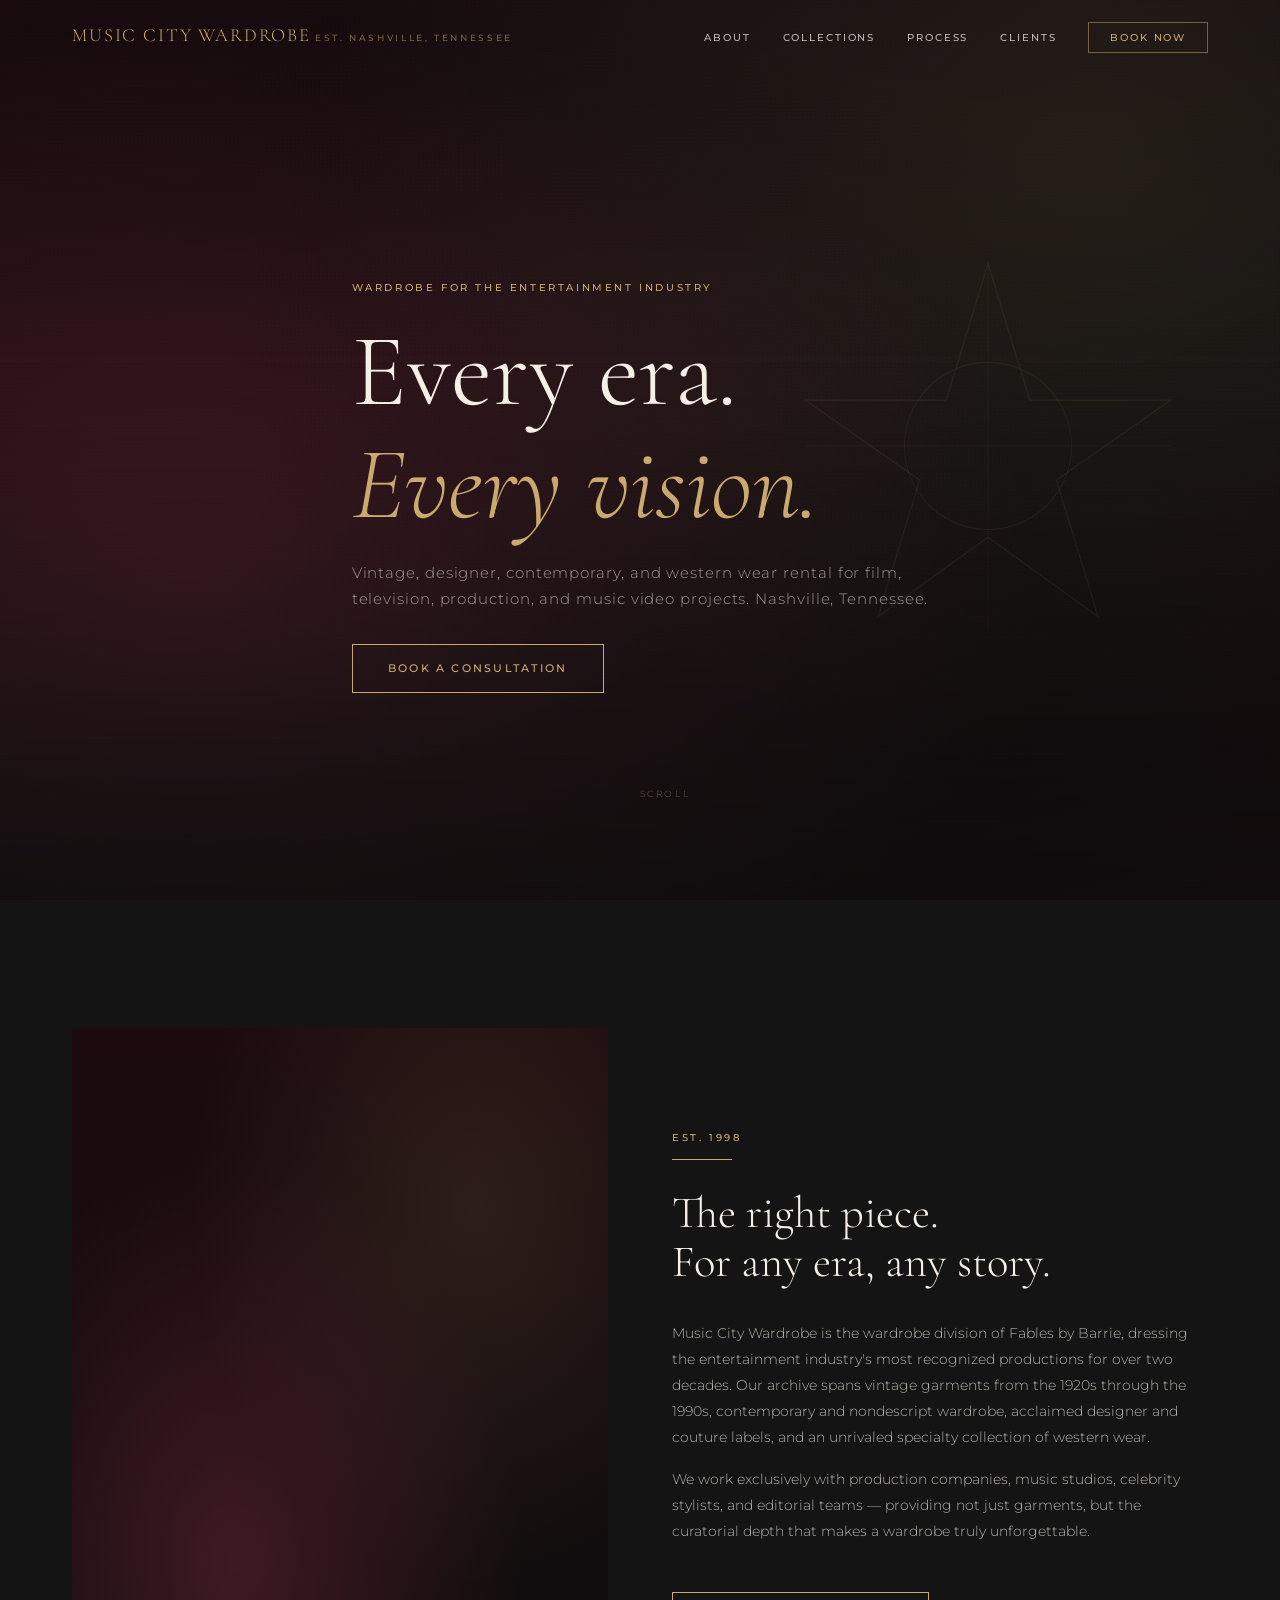
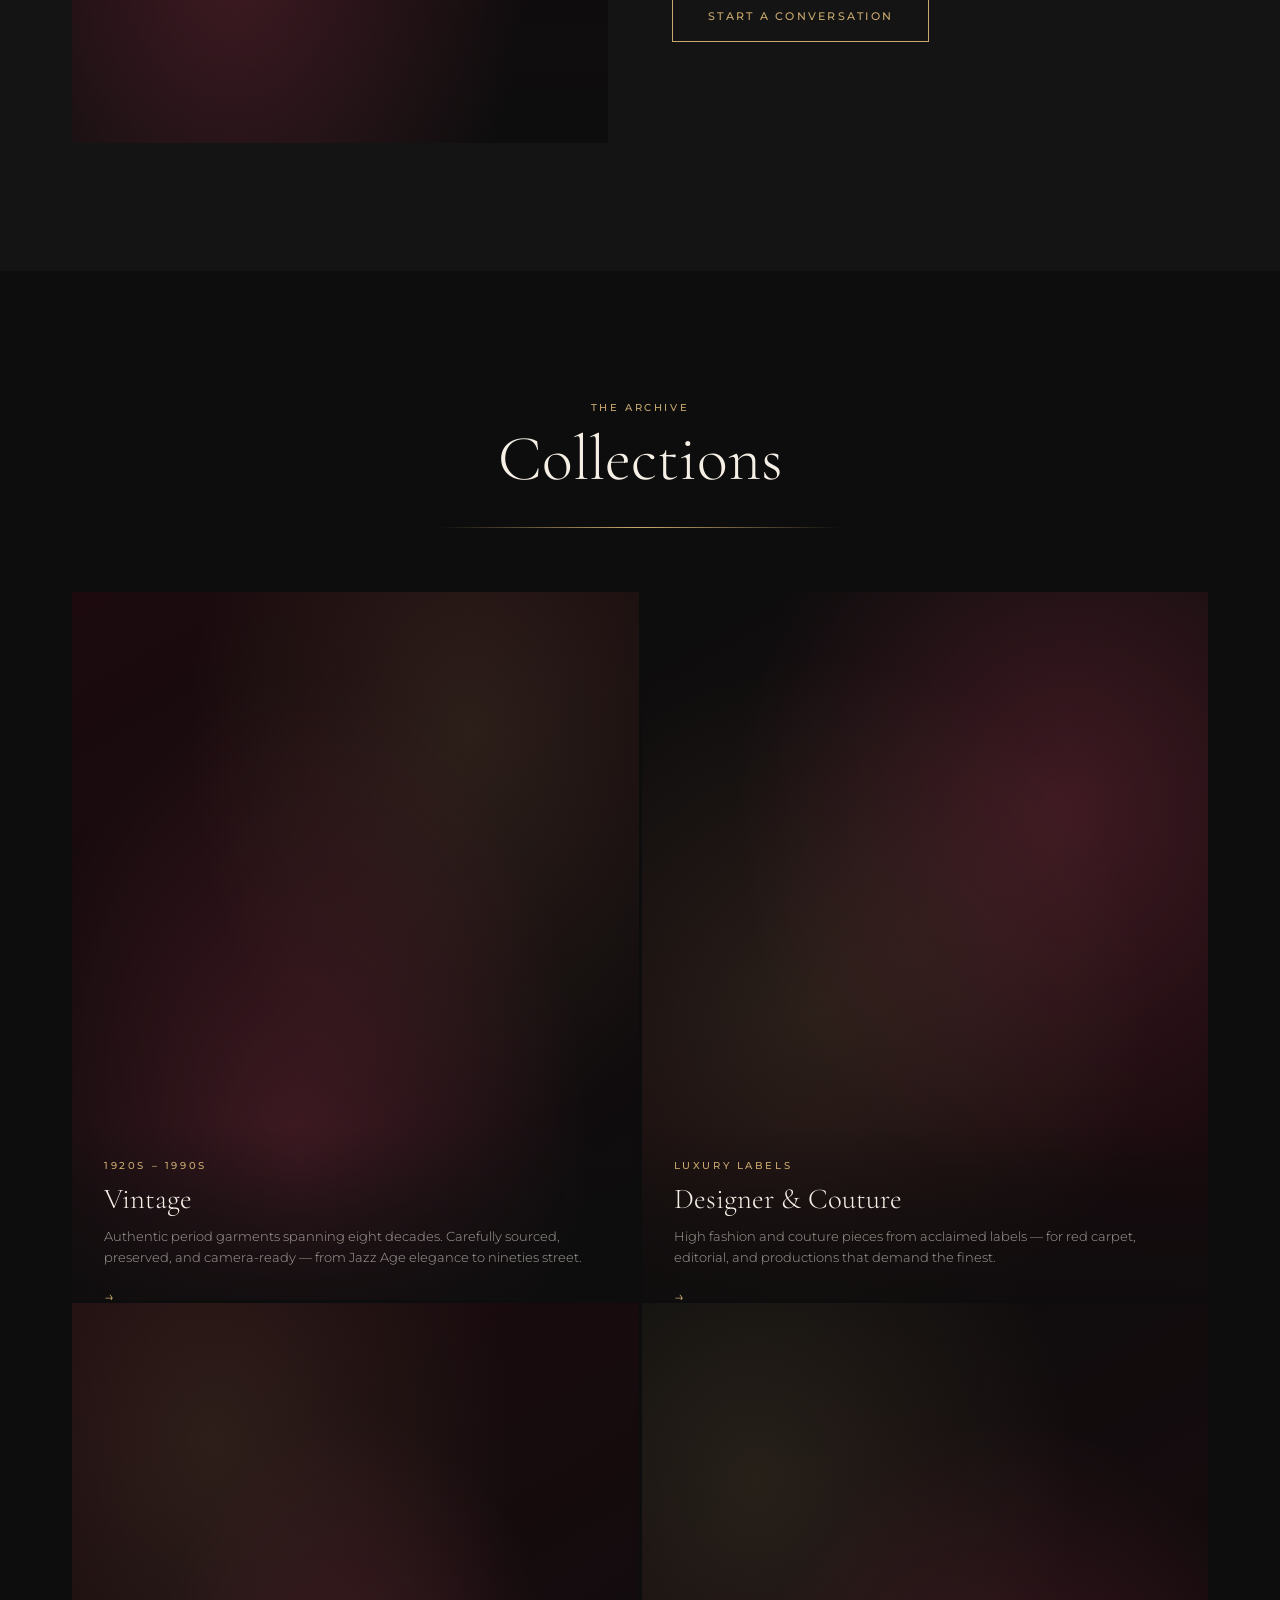
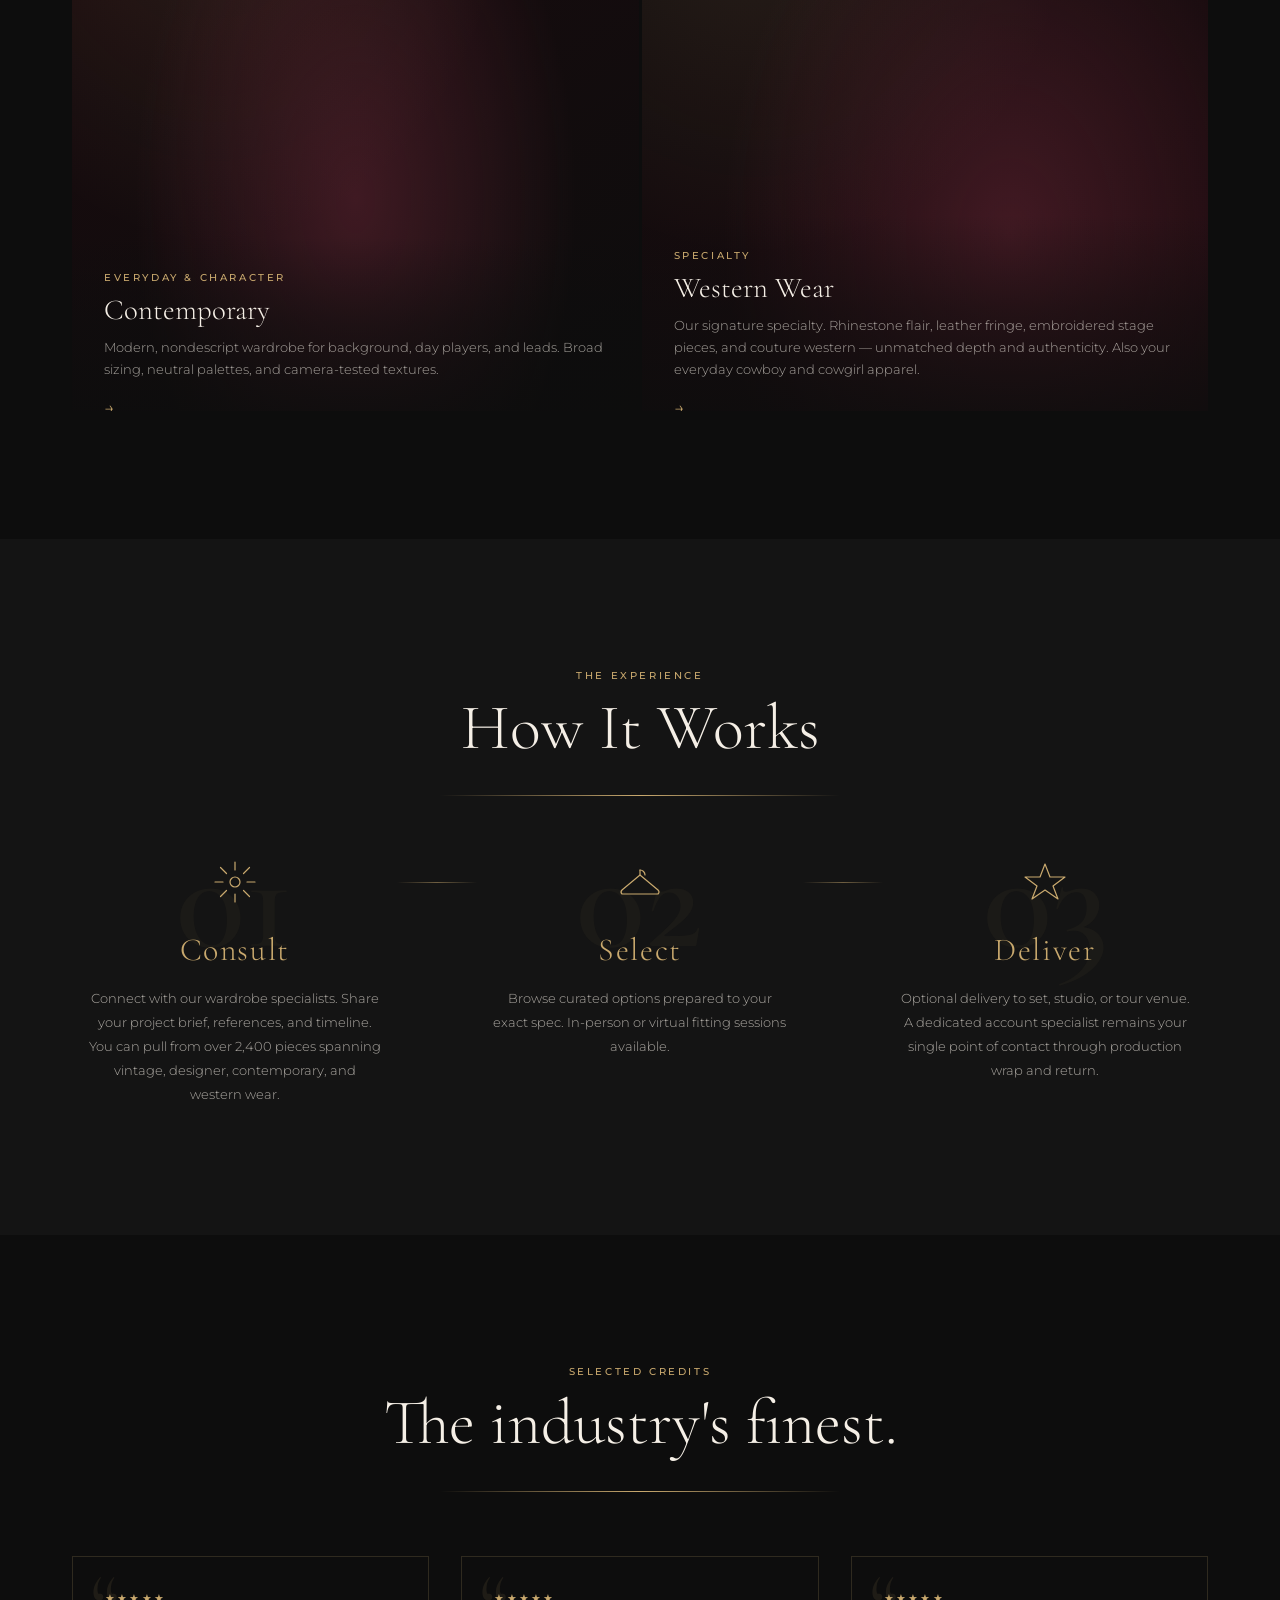
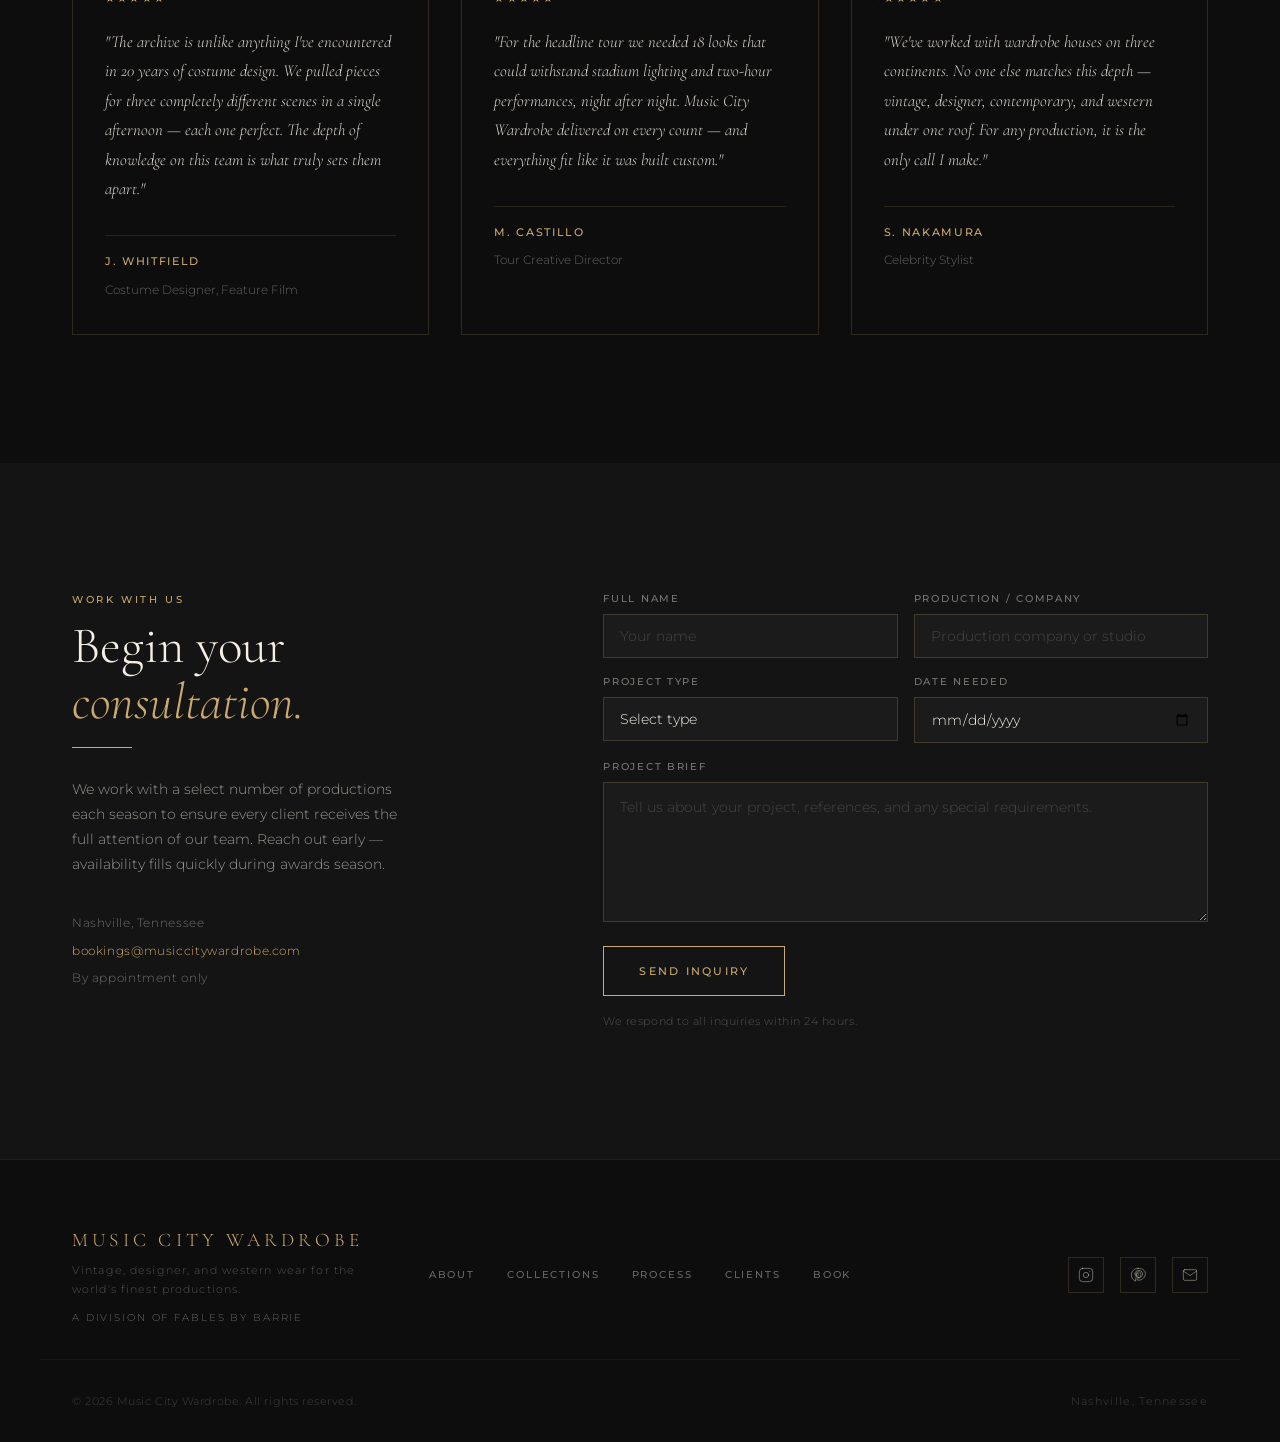
==== index.html @ 02a894f6 "Disable theme selector, lock site to House Gold Client prefers the original House Gold theme. Remove" ====
<!DOCTYPE html>
<html lang="en" data-theme="gold">
<head>
  <meta charset="UTF-8">
  <meta name="viewport" content="width=device-width, initial-scale=1.0">
  <meta name="description" content="Music City Wardrobe — Premium wardrobe rental for film, television, music, and red carpet. Vintage, designer, contemporary, and western wear specialists serving the entertainment industry from Nashville, Tennessee.">
  <title>Music City Wardrobe — The Industry's Wardrobe</title>
  <link rel="preconnect" href="https://fonts.googleapis.com">
  <link rel="preconnect" href="https://fonts.gstatic.com" crossorigin>
  <link href="https://fonts.googleapis.com/css2?family=Cormorant+Garamond:ital,wght@0,300;0,400;0,600;1,300;1,400;1,600&family=Montserrat:wght@300;400;500&family=Bodoni+Moda:ital,opsz,wght@0,6..96,400;0,6..96,500;1,6..96,500&family=Archivo:wght@400;500;600;700;800;900&family=Marcellus&family=Jost:wght@300;400;500&family=Manrope:wght@300;400;500;600&display=swap" rel="stylesheet">
  <link rel="stylesheet" href="style.css">
</head>
<body>

  <!-- ══════════════════════════════════════════
       NAVIGATION
  ══════════════════════════════════════════ -->
  <nav id="main-nav" role="navigation" aria-label="Main navigation">
    <div class="nav-inner container">
      <a href="#hero" class="nav-logo" aria-label="Music City Wardrobe — home">
        <div>
          <span class="nav-logo__wordmark">Music City Wardrobe</span>
          <span class="nav-logo__sub">Est. Nashville, Tennessee</span>
        </div>
      </a>

      <ul class="nav-links" role="list">
        <li><a href="#about"       class="nav-link">About</a></li>
        <li><a href="#collections" class="nav-link">Collections</a></li>
        <li><a href="#process"     class="nav-link">Process</a></li>
        <li><a href="#clients"     class="nav-link">Clients</a></li>
        <li><a href="#contact"     class="nav-link nav-link--cta">Book Now</a></li>
      </ul>

      <button class="nav-hamburger" aria-label="Open navigation menu" aria-expanded="false" aria-controls="nav-mobile">
        <span></span>
        <span></span>
        <span></span>
      </button>
    </div>

    <div class="nav-mobile" id="nav-mobile" aria-hidden="true" role="dialog" aria-label="Mobile navigation">
      <ul role="list">
        <li><a href="#about"       class="nav-mobile__link">About</a></li>
        <li><a href="#collections" class="nav-mobile__link">Collections</a></li>
        <li><a href="#process"     class="nav-mobile__link">Process</a></li>
        <li><a href="#clients"     class="nav-mobile__link">Clients</a></li>
        <li><a href="#contact"     class="nav-mobile__link">Book a Consultation</a></li>
      </ul>
    </div>
  </nav>


  <!-- ══════════════════════════════════════════
       HERO
  ══════════════════════════════════════════ -->
  <section id="hero" class="hero" aria-label="Hero">
    <div class="hero__bg" aria-hidden="true"></div>
    <div class="hero__overlay" aria-hidden="true"></div>

    <!-- Decorative large star ornament -->
    <div class="hero__ornament" aria-hidden="true">
      <svg width="380" height="380" viewBox="0 0 100 100" fill="none" xmlns="http://www.w3.org/2000/svg">
        <polygon points="50,2 61,38 98,38 68,59 79,95 50,74 21,95 32,59 2,38 39,38" stroke="currentColor" stroke-width="0.4" fill="none"/>
        <circle cx="50" cy="50" r="22" stroke="currentColor" stroke-width="0.3" fill="none"/>
        <line x1="50" y1="2" x2="50" y2="98" stroke="currentColor" stroke-width="0.2"/>
        <line x1="2" y1="50" x2="98" y2="50" stroke="currentColor" stroke-width="0.2"/>
      </svg>
    </div>

    <div class="hero__content container">
      <p class="overline hero__overline">Wardrobe for the Entertainment Industry</p>
      <h1 class="display-heading hero__title">
        Every era.
        <em>Every vision.</em>
      </h1>
      <p class="hero__sub">
        Vintage, designer, contemporary, and western wear rental for film,<br>
        television, production, and music video projects. Nashville, Tennessee.
      </p>
      <a href="#contact" class="btn-primary hero__cta">Book a Consultation</a>
    </div>

    <div class="hero__scroll-hint" aria-hidden="true">
      <span class="hero__scroll-label">Scroll</span>
      <span class="hero__scroll-line"></span>
    </div>
  </section>


  <!-- ══════════════════════════════════════════
       ABOUT
  ══════════════════════════════════════════ -->
  <section id="about" class="section section--mid">
    <div class="container about__grid">

      <div class="about__visual reveal">
        <div class="about__img-frame">
          <div class="about__img-placeholder" role="img" aria-label="Music City Wardrobe archive garment placeholder"></div>
        </div>
      </div>

      <div class="about__text">
        <p class="overline reveal">Est. 1998</p>
        <div class="about__accent-line reveal"></div>
        <h2 class="display-heading about__heading reveal">
          The right piece.<br>For any era, any story.
        </h2>
        <p class="about__body reveal">
          Music City Wardrobe is the wardrobe division of Fables by Barrie,
          dressing the entertainment industry's most recognized productions
          for over two decades. Our archive spans vintage garments from the
          1920s through the 1990s, contemporary and nondescript wardrobe,
          acclaimed designer and couture labels, and an unrivaled specialty
          collection of western wear.
        </p>
        <p class="about__body reveal">
          We work exclusively with production companies, music studios, celebrity
          stylists, and editorial teams — providing not just garments, but the
          curatorial depth that makes a wardrobe truly unforgettable.
        </p>
<!--
        <div class="about__stat-row reveal">
          <div>
            <span class="about__stat-num">2,400+</span>
            <span class="about__stat-label">Archive Pieces</span>
          </div>
          <div>
            <span class="about__stat-num">26</span>
            <span class="about__stat-label">Years Serving the Industry</span>
          </div>
          <div>
            <span class="about__stat-num">400+</span>
            <span class="about__stat-label">Productions Dressed</span>
          </div>
        </div>
      -->
        <a href="#contact" class="btn-primary about__cta reveal">Start a Conversation</a>
      </div>

    </div>
  </section>


  <!-- ══════════════════════════════════════════
       COLLECTIONS
  ══════════════════════════════════════════ -->
  <section id="collections" class="section section--dark">
    <div class="container">
      <div class="collections__header">
        <p class="overline reveal">The Archive</p>
        <h2 class="display-heading collections__heading reveal">Collections</h2>
        <hr class="gold-divider reveal" aria-hidden="true">
      </div>

      <div class="collections__grid">

        <article class="collection-card reveal" data-index="0">
          <div class="collection-card__img collection-card__img--stage" role="img" aria-label="Vintage collection"></div>
          <div class="collection-card__body">
            <span class="collection-card__label overline">1920s – 1990s</span>
            <h3 class="collection-card__title">Vintage</h3>
            <p class="collection-card__desc">
              Authentic period garments spanning eight decades. Carefully sourced,
              preserved, and camera-ready — from Jazz Age elegance to nineties street.
            </p>
            <span class="collection-card__arrow" aria-hidden="true">&#8594;</span>
          </div>
        </article>

        <article class="collection-card reveal" data-index="1">
          <div class="collection-card__img collection-card__img--film" role="img" aria-label="Designer and Couture collection"></div>
          <div class="collection-card__body">
            <span class="collection-card__label overline">Luxury Labels</span>
            <h3 class="collection-card__title">Designer &amp; Couture</h3>
            <p class="collection-card__desc">
              High fashion and couture pieces from acclaimed labels — for red carpet,
              editorial, and productions that demand the finest.
            </p>
            <span class="collection-card__arrow" aria-hidden="true">&#8594;</span>
          </div>
        </article>

        <article class="collection-card reveal" data-index="2">
          <div class="collection-card__img collection-card__img--editorial" role="img" aria-label="Contemporary wardrobe collection"></div>
          <div class="collection-card__body">
            <span class="collection-card__label overline">Everyday &amp; Character</span>
            <h3 class="collection-card__title">Contemporary</h3>
            <p class="collection-card__desc">
              Modern, nondescript wardrobe for background, day players, and leads.
              Broad sizing, neutral palettes, and camera-tested textures.
            </p>
            <span class="collection-card__arrow" aria-hidden="true">&#8594;</span>
          </div>
        </article>

        <article class="collection-card reveal" data-index="3">
          <div class="collection-card__img collection-card__img--redcarpet" role="img" aria-label="Western Wear specialty collection"></div>
          <div class="collection-card__body">
            <span class="collection-card__label overline">Specialty</span>
            <h3 class="collection-card__title">Western Wear</h3>
            <p class="collection-card__desc">
              Our signature specialty. Rhinestone flair, leather fringe, embroidered
              stage pieces, and couture western — unmatched depth and authenticity. Also your everyday cowboy and cowgirl apparel.
            </p>
            <span class="collection-card__arrow" aria-hidden="true">&#8594;</span>
          </div>
        </article>

      </div>
    </div>
  </section>


  <!-- ══════════════════════════════════════════
       HOW IT WORKS
  ══════════════════════════════════════════ -->
  <section id="process" class="section section--mid">
    <div class="container">
      <div class="process__header">
        <p class="overline reveal">The Experience</p>
        <h2 class="display-heading process__heading reveal">How It Works</h2>
        <hr class="gold-divider reveal" aria-hidden="true">
      </div>

      <div class="process__steps">

        <div class="process-step reveal" data-index="0">
          <span class="process-step__bg-num" aria-hidden="true">01</span>
          <div class="process-step__icon" aria-hidden="true">
            <!-- Spur / rowel SVG icon -->
            <svg viewBox="0 0 44 44" fill="none" stroke="currentColor" stroke-width="1.2" stroke-linecap="round" stroke-linejoin="round" xmlns="http://www.w3.org/2000/svg">
              <circle cx="22" cy="22" r="5"/>
              <line x1="22" y1="2"  x2="22" y2="10"/>
              <line x1="22" y1="34" x2="22" y2="42"/>
              <line x1="2"  y1="22" x2="10" y2="22"/>
              <line x1="34" y1="22" x2="42" y2="22"/>
              <line x1="7.5"  y1="7.5"  x2="13.5" y2="13.5"/>
              <line x1="30.5" y1="30.5" x2="36.5" y2="36.5"/>
              <line x1="36.5" y1="7.5"  x2="30.5" y2="13.5"/>
              <line x1="13.5" y1="30.5" x2="7.5"  y2="36.5"/>
            </svg>
          </div>
          <h3 class="process-step__title">Consult</h3>
          <p class="process-step__desc">
            Connect with our wardrobe specialists. Share your project brief,
            references, and timeline. You can pull from over 2,400 pieces spanning
            vintage, designer, contemporary, and western wear.
          </p>
        </div>

        <div class="process-connector" aria-hidden="true">
          <span class="process-connector__line"></span>
        </div>

        <div class="process-step reveal" data-index="1">
          <span class="process-step__bg-num" aria-hidden="true">02</span>
          <div class="process-step__icon" aria-hidden="true">
            <!-- Hanger SVG icon -->
            <svg viewBox="0 0 44 44" fill="none" stroke="currentColor" stroke-width="1.2" stroke-linecap="round" stroke-linejoin="round" xmlns="http://www.w3.org/2000/svg">
              <path d="M22 10 A5 5 0 0 1 27 15"/>
              <path d="M22 10 L22 15"/>
              <path d="M22 15 L4 30 Q2 32 4 34 L40 34 Q42 32 40 30 Z"/>
            </svg>
          </div>
          <h3 class="process-step__title">Select</h3>
          <p class="process-step__desc">
            Browse curated options prepared to your exact spec. In-person or
            virtual fitting sessions available.
          </p>
        </div>

        <div class="process-connector" aria-hidden="true">
          <span class="process-connector__line"></span>
        </div>

        <div class="process-step reveal" data-index="2">
          <span class="process-step__bg-num" aria-hidden="true">03</span>
          <div class="process-step__icon" aria-hidden="true">
            <!-- Star SVG icon -->
            <svg viewBox="0 0 44 44" fill="none" stroke="currentColor" stroke-width="1.2" stroke-linecap="round" stroke-linejoin="round" xmlns="http://www.w3.org/2000/svg">
              <polygon points="22,4 27,17 42,17 30,26 35,39 22,30 9,39 14,26 2,17 17,17"/>
            </svg>
          </div>
          <h3 class="process-step__title">Deliver</h3>
          <p class="process-step__desc">
            Optional delivery to set, studio, or tour venue. A dedicated
            account specialist remains your single point of contact through
            production wrap and return.
          </p>
        </div>

      </div>
    </div>
  </section>


  <!-- ══════════════════════════════════════════
       CLIENTS / TESTIMONIALS
  ══════════════════════════════════════════ -->
  <section id="clients" class="section section--dark">
    <div class="container">
      <div class="clients__header">
        <p class="overline reveal">Selected Credits</p>
        <h2 class="display-heading clients__heading reveal">
          The industry's finest.
        </h2>
        <hr class="gold-divider reveal" aria-hidden="true">
      </div>

<!--       <div class="clients__logos reveal">
        <span class="clients__logo-item">Sony Music Nashville</span>
        <span class="clients__logo-item">Universal Music Group</span>
        <span class="clients__logo-item">MCA Records</span>
        <span class="clients__logo-item">Hallmark Media</span>
        <span class="clients__logo-item">Mercury Nashville</span>
        <span class="clients__logo-item">NBC Universal</span>
        <span class="clients__logo-item">RCA Records</span>
        <span class="clients__logo-item">Apple TV</span>
      </div> -->

      <div class="testimonials__grid">

        <blockquote class="testimonial-card reveal" data-index="0">
          <div class="testimonial-card__stars" aria-label="Five stars">&#9733;&#9733;&#9733;&#9733;&#9733;</div>
          <p class="testimonial-card__quote">
            "The archive is unlike anything I've encountered in 20 years of costume
            design. We pulled pieces for three completely different scenes in a single
            afternoon — each one perfect. The depth of knowledge on this team is what
            truly sets them apart."
          </p>
          <footer class="testimonial-card__attribution">
            <cite class="testimonial-card__name">J. Whitfield</cite>
            <span class="testimonial-card__role">Costume Designer, Feature Film</span>
          </footer>
        </blockquote>

        <blockquote class="testimonial-card reveal" data-index="1">
          <div class="testimonial-card__stars" aria-label="Five stars">&#9733;&#9733;&#9733;&#9733;&#9733;</div>
          <p class="testimonial-card__quote">
            "For the headline tour we needed 18 looks that could withstand stadium
            lighting and two-hour performances, night after night. Music City Wardrobe
            delivered on every count — and everything fit like it was built custom."
          </p>
          <footer class="testimonial-card__attribution">
            <cite class="testimonial-card__name">M. Castillo</cite>
            <span class="testimonial-card__role">Tour Creative Director</span>
          </footer>
        </blockquote>

        <blockquote class="testimonial-card reveal" data-index="2">
          <div class="testimonial-card__stars" aria-label="Five stars">&#9733;&#9733;&#9733;&#9733;&#9733;</div>
          <p class="testimonial-card__quote">
            "We've worked with wardrobe houses on three continents. No one else
            matches this depth — vintage, designer, contemporary, and western under
            one roof. For any production, it is the only call I make."
          </p>
          <footer class="testimonial-card__attribution">
            <cite class="testimonial-card__name">S. Nakamura</cite>
            <span class="testimonial-card__role">Celebrity Stylist</span>
          </footer>
        </blockquote>

      </div>
    </div>
  </section>


  <!-- ══════════════════════════════════════════
       CONTACT / BOOKING
  ══════════════════════════════════════════ -->
  <section id="contact" class="section section--mid">
    <div class="container contact__layout">

      <div class="contact__intro">
        <p class="overline reveal">Work With Us</p>
        <h2 class="display-heading contact__heading reveal">
          Begin your<br><em>consultation.</em>
        </h2>
        <div class="contact__accent-line reveal"></div>
        <p class="contact__note reveal">
          We work with a select number of productions each season to ensure every
          client receives the full attention of our team. Reach out early — availability
          fills quickly during awards season.
        </p>
        <address class="contact__details reveal">
          <p>Nashville, Tennessee</p>
          <p><a href="mailto:bookings@musiccitywardrobe.com">bookings@musiccitywardrobe.com</a></p>
          <p>By appointment only</p>
        </address>
      </div>

      <form class="contact__form reveal" id="booking-form" novalidate>

        <div class="form-group">
          <label for="field-name" class="form-label">Full Name</label>
          <input type="text" id="field-name" name="name"
                 class="form-input" placeholder="Your name" required
                 autocomplete="name">
        </div>

        <div class="form-group">
          <label for="field-company" class="form-label">Production / Company</label>
          <input type="text" id="field-company" name="company"
                 class="form-input" placeholder="Production company or studio" required
                 autocomplete="organization">
        </div>

        <div class="form-group">
          <label for="field-project-type" class="form-label">Project Type</label>
          <select id="field-project-type" name="project_type" class="form-input form-select" required>
            <option value="" disabled selected>Select type</option>
            <option value="film-tv">Film &amp; Television</option>
            <option value="music-video">Music Video</option>
            <option value="tour">Concert Tour</option>
            <option value="editorial">Editorial / Print</option>
            <option value="red-carpet">Red Carpet / Events</option>
            <option value="other">Other</option>
          </select>
        </div>

        <div class="form-group">
          <label for="field-date" class="form-label">Date Needed</label>
          <input type="date" id="field-date" name="date_needed"
                 class="form-input" required>
        </div>

        <div class="form-group form-group--full">
          <label for="field-message" class="form-label">Project Brief</label>
          <textarea id="field-message" name="message" class="form-input form-textarea"
                    rows="5"
                    placeholder="Tell us about your project, references, and any special requirements."
                    required></textarea>
        </div>

        <button type="submit" class="btn-primary form-submit">
          Send Inquiry
        </button>

        <p class="form-disclaimer">
          We respond to all inquiries within 24 hours.
        </p>

      </form>

    </div>
  </section>


  <!-- ══════════════════════════════════════════
       FOOTER
  ══════════════════════════════════════════ -->
  <footer class="site-footer">
    <div class="container footer__inner">

      <div class="footer__brand">
        <span class="footer__brand-name">Music City Wardrobe</span>
        <p class="footer__tagline">Vintage, designer, and western wear for the world's finest productions.</p>
        <p class="footer__parent">A division of Fables by Barrie</p>
      </div>

      <nav class="footer__nav" aria-label="Footer navigation">
        <a href="#about">About</a>
        <a href="#collections">Collections</a>
        <a href="#process">Process</a>
        <a href="#clients">Clients</a>
        <a href="#contact">Book</a>
      </nav>

      <div class="footer__social">
        <!-- Instagram -->
        <a href="#" class="footer__social-link" aria-label="Instagram">
          <svg viewBox="0 0 24 24" fill="none" stroke="currentColor" stroke-width="1.5" stroke-linecap="round" stroke-linejoin="round">
            <rect x="2" y="2" width="20" height="20" rx="5" ry="5"/>
            <circle cx="12" cy="12" r="4"/>
            <circle cx="17.5" cy="6.5" r="0.8" fill="currentColor" stroke="none"/>
          </svg>
        </a>
        <!-- Pinterest -->
        <a href="#" class="footer__social-link" aria-label="Pinterest">
          <svg viewBox="0 0 24 24" fill="none" stroke="currentColor" stroke-width="1.5" stroke-linecap="round" stroke-linejoin="round">
            <path d="M12 2C6.48 2 2 6.48 2 12c0 4.24 2.65 7.86 6.39 9.29-.09-.78-.17-1.98.04-2.83.18-.73 1.22-5.17 1.22-5.17s-.31-.62-.31-1.55c0-1.45.84-2.53 1.89-2.53.89 0 1.32.67 1.32 1.47 0 .9-.57 2.24-.87 3.49-.25 1.04.52 1.89 1.54 1.89 1.85 0 3.09-2.37 3.09-5.17 0-2.14-1.44-3.64-3.5-3.64-2.38 0-3.78 1.79-3.78 3.63 0 .72.28 1.49.62 1.91.07.08.08.15.06.24-.06.27-.21.87-.24.99-.04.16-.13.19-.3.12-1.12-.52-1.82-2.16-1.82-3.48 0-2.83 2.06-5.43 5.93-5.43 3.11 0 5.53 2.22 5.53 5.18 0 3.09-1.95 5.57-4.65 5.57-.91 0-1.76-.47-2.05-1.03l-.56 2.08c-.2.78-.75 1.75-1.12 2.34.84.26 1.74.4 2.67.4 5.52 0 10-4.48 10-10S17.52 2 12 2z"/>
          </svg>
        </a>
        <!-- IMDb / Film link placeholder -->
        <a href="#" class="footer__social-link" aria-label="Contact">
          <svg viewBox="0 0 24 24" fill="none" stroke="currentColor" stroke-width="1.5" stroke-linecap="round" stroke-linejoin="round">
            <path d="M4 4h16c1.1 0 2 .9 2 2v12c0 1.1-.9 2-2 2H4c-1.1 0-2-.9-2-2V6c0-1.1.9-2 2-2z"/>
            <polyline points="22,6 12,13 2,6"/>
          </svg>
        </a>
      </div>

    </div>

    <div class="footer__bottom container">
      <p class="footer__copy">&copy; <span id="footer-year"></span> Music City Wardrobe. All rights reserved.</p>
      <p class="footer__locations">Nashville, Tennessee</p>
    </div>
  </footer>


  <script src="script.js"></script>

</body>
</html>
---- style.css ----
/* ============================================================
   MUSIC CITY WARDROBE — style.css
   ============================================================ */

/* ── Custom Properties ───────────────────────────────────────── */
:root {
  /* House Gold — the default / current identity */
  --color-black:     #0D0D0D;
  --color-black-mid: #141414;
  --color-gold:      #C9A96E;
  --color-gold-dim:  #9E7D4E;
  --color-parchment: #F5EFE6;
  --color-burgundy:  #6B2737;
  --color-white:     #FFFFFF;

  /* rgb triplets (for rgba(var(--x), a) usage) */
  --fg-rgb:     245, 239, 230;
  --accent-rgb: 201, 169, 110;
  --bg-rgb:     13, 13, 13;

  /* placeholder / imagery tints */
  --ph-1: rgba(107, 39, 55, 0.5);
  --ph-2: rgba(var(--accent-rgb), 0.12);
  --ph-base-a: #1c0a0e;
  --ph-base-b: #0d0d0d;

  --font-display: 'Cormorant Garamond', Georgia, serif;
  --font-body:    'Montserrat', Arial, sans-serif;

  --space-xs:  0.5rem;
  --space-sm:  1rem;
  --space-md:  2rem;
  --space-lg:  4rem;
  --space-xl:  8rem;

  --nav-height: 72px;

  --transition-base: 0.3s ease;
  --transition-slow: 0.6s ease;

  --gradient-gold: linear-gradient(90deg, transparent, var(--color-gold), transparent);
}

/* ── Theme: House Gold (explicit, same as :root default) ─────── */
[data-theme="gold"] {
  --color-black: #0D0D0D; --color-black-mid: #141414;
  --color-gold: #C9A96E; --color-gold-dim: #9E7D4E;
  --color-parchment: #F5EFE6; --color-burgundy: #6B2737;
  --fg-rgb: 245,239,230; --accent-rgb: 201,169,110; --bg-rgb: 13,13,13;
  --ph-1: rgba(107,39,55,0.5); --ph-2: rgba(var(--accent-rgb),0.12);
  --ph-base-a: #1c0a0e; --ph-base-b: #0d0d0d;
  --font-display: 'Cormorant Garamond', Georgia, serif;
  --font-body: 'Montserrat', Arial, sans-serif;
}

/* ── Theme: Archive — ivory · ink · tobacco · Didone ─────────── */
[data-theme="archive"] {
  --color-black: #F4EFE5; --color-black-mid: #EDE7DA;
  --color-gold: #A96B31; --color-gold-dim: #7f5426;
  --color-parchment: #1B1815; --color-burgundy: #7A3A26;
  --fg-rgb: 27,24,21; --accent-rgb: 169,107,49; --bg-rgb: 244,239,229;
  --ph-1: rgba(169,107,49,0.20); --ph-2: rgba(200,188,168,0.55);
  --ph-base-a: #EDE6D8; --ph-base-b: #E4DBCB;
  --font-display: 'Bodoni Moda', Georgia, serif;
  --font-body: 'Jost', Arial, sans-serif;
}

/* ── Theme: Marquee — noir · bone · oxblood · grotesque ──────── */
[data-theme="marquee"] {
  --color-black: #141210; --color-black-mid: #1B1815;
  --color-gold: #C88F4E; --color-gold-dim: #9c6f3c;
  --color-parchment: #ECE6DA; --color-burgundy: #B23A34;
  --fg-rgb: 236,230,218; --accent-rgb: 200,143,78; --bg-rgb: 20,18,16;
  --ph-1: rgba(178,58,52,0.42); --ph-2: rgba(200,143,78,0.12);
  --ph-base-a: #1e1512; --ph-base-b: #121110;
  --font-display: 'Archivo', Arial, sans-serif;
  --font-body: 'Manrope', Arial, sans-serif;
}

/* ── Theme: Atelier — sand · espresso · brass · roman caps ───── */
[data-theme="atelier"] {
  --color-black: #E6DDCE; --color-black-mid: #DED4C3;
  --color-gold: #9A7A42; --color-gold-dim: #7a5f33;
  --color-parchment: #2B251E; --color-burgundy: #8A5A2A;
  --fg-rgb: 43,37,30; --accent-rgb: 154,122,66; --bg-rgb: 230,221,206;
  --ph-1: rgba(154,122,66,0.18); --ph-2: rgba(191,169,140,0.5);
  --ph-base-a: #E0D6C5; --ph-base-b: #D6CCB8;
  --font-display: 'Marcellus', Georgia, serif;
  --font-body: 'Jost', Arial, sans-serif;
}

/* Marquee display type wants weight, not the serif's hairline */
[data-theme="marquee"] .display-heading,
[data-theme="marquee"] .hero__title,
[data-theme="marquee"] .nav-logo__wordmark,
[data-theme="marquee"] .collection-card__title,
[data-theme="marquee"] .process-step__title,
[data-theme="marquee"] .footer__brand-name,
[data-theme="marquee"] .about__stat-num,
[data-theme="marquee"] .collections__heading,
[data-theme="marquee"] .process__heading,
[data-theme="marquee"] .clients__heading,
[data-theme="marquee"] .contact__heading,
[data-theme="marquee"] .about__heading {
  font-weight: 700;
  letter-spacing: -0.005em;
}
[data-theme="marquee"] .hero__title em { font-style: italic; }

/* ── Reset ───────────────────────────────────────────────────── */
*, *::before, *::after { box-sizing: border-box; margin: 0; padding: 0; }
html { scroll-behavior: smooth; font-size: 16px; }
body {
  background-color: var(--color-black);
  color: var(--color-parchment);
  font-family: var(--font-body);
  font-weight: 300;
  line-height: 1.7;
  overflow-x: hidden;
}
img { display: block; max-width: 100%; }
a { color: inherit; text-decoration: none; }
ul, ol { list-style: none; }
button { cursor: pointer; border: none; background: none; font: inherit; }
address { font-style: normal; }

/* ── Layout Utilities ────────────────────────────────────────── */
.container {
  max-width: 1200px;
  margin: 0 auto;
  padding: 0 var(--space-md);
}

.section {
  padding: var(--space-xl) 0;
}

.section--dark { background-color: var(--color-black); }
.section--mid  { background-color: var(--color-black-mid); }

/* ── Typography Utilities ────────────────────────────────────── */
.overline {
  font-family: var(--font-body);
  font-size: 0.65rem;
  font-weight: 500;
  letter-spacing: 0.25em;
  text-transform: uppercase;
  color: var(--color-gold);
}

.display-heading {
  font-family: var(--font-display);
  font-weight: 300;
  line-height: 1.1;
  color: var(--color-parchment);
}

/* ── Gold Divider ────────────────────────────────────────────── */
.gold-divider {
  height: 1px;
  background: var(--gradient-gold);
  border: none;
  margin: var(--space-md) auto;
  max-width: 400px;
}

/* ── Buttons ─────────────────────────────────────────────────── */
.btn-primary {
  display: inline-block;
  font-family: var(--font-body);
  font-size: 0.7rem;
  font-weight: 500;
  letter-spacing: 0.2em;
  text-transform: uppercase;
  color: var(--color-gold);
  border: 1px solid var(--color-gold);
  padding: 0.9rem 2.2rem;
  transition: background var(--transition-base), color var(--transition-base);
}
.btn-primary:hover {
  background: var(--color-gold);
  color: var(--color-black);
}

/* ── Scroll Reveal ───────────────────────────────────────────── */
.reveal {
  opacity: 0;
  transform: translateY(28px);
  transition: opacity 0.7s ease, transform 0.7s ease;
}
.reveal.visible {
  opacity: 1;
  transform: translateY(0);
}

/* ── Noise / Grain Texture Overlay ───────────────────────────── */
.texture::after {
  content: '';
  position: absolute;
  inset: 0;
  background-image: url("data:image/svg+xml,%3Csvg xmlns='http://www.w3.org/2000/svg' width='4' height='4'%3E%3Crect width='1' height='1' fill='rgba(255,255,255,0.018)'/%3E%3C/svg%3E");
  background-size: 4px 4px;
  pointer-events: none;
  z-index: 1;
}

/* ─────────────────────────────────────────────────────────────
   NAVIGATION
   ───────────────────────────────────────────────────────────── */
#main-nav {
  position: fixed;
  top: 0; left: 0;
  width: 100%;
  height: var(--nav-height);
  z-index: 1000;
  background: transparent;
  transition: background var(--transition-base), border-color var(--transition-base);
  border-bottom: 1px solid transparent;
}

#main-nav.scrolled {
  background: rgba(var(--bg-rgb), 0.96);
  -webkit-backdrop-filter: blur(10px);
  backdrop-filter: blur(10px);
  border-bottom-color: rgba(var(--accent-rgb), 0.12);
}

.nav-inner {
  height: 100%;
  display: flex;
  align-items: center;
  justify-content: space-between;
}

.nav-logo {
  display: flex;
  align-items: center;
  gap: 0.6rem;
  flex-shrink: 0;
}

.nav-logo__wordmark {
  font-family: var(--font-display);
  font-size: 1.15rem;
  font-weight: 300;
  letter-spacing: 0.1em;
  text-transform: uppercase;
  color: var(--color-gold);
  line-height: 1;
}

.nav-logo__sub {
  font-family: var(--font-body);
  font-size: 0.55rem;
  font-weight: 500;
  letter-spacing: 0.3em;
  text-transform: uppercase;
  color: rgba(var(--accent-rgb), 0.55);
}

.nav-links {
  display: flex;
  align-items: center;
  gap: var(--space-md);
}

.nav-link {
  font-family: var(--font-body);
  font-size: 0.65rem;
  font-weight: 500;
  letter-spacing: 0.18em;
  text-transform: uppercase;
  color: rgba(var(--fg-rgb), 0.75);
  transition: color var(--transition-base);
  position: relative;
}

.nav-link::after {
  content: '';
  position: absolute;
  bottom: -3px; left: 0;
  width: 0; height: 1px;
  background: var(--color-gold);
  transition: width var(--transition-base);
}

.nav-link:hover,
.nav-link.active {
  color: var(--color-gold);
}

.nav-link:hover::after,
.nav-link.active::after {
  width: 100%;
}

.nav-link--cta {
  border: 1px solid rgba(var(--accent-rgb), 0.5);
  padding: 0.5rem 1.3rem;
  color: var(--color-gold);
}

.nav-link--cta::after { display: none; }
.nav-link--cta:hover {
  background: var(--color-gold);
  color: var(--color-black);
  border-color: var(--color-gold);
}

/* Hamburger */
.nav-hamburger {
  display: none;
  flex-direction: column;
  justify-content: center;
  gap: 5px;
  width: 32px; height: 32px;
  padding: 4px;
}

.nav-hamburger span {
  display: block;
  height: 1px;
  background: var(--color-parchment);
  transition: transform 0.35s ease, opacity 0.35s ease, background 0.35s ease;
  transform-origin: center;
}

.nav-hamburger.open span:nth-child(1) { transform: translateY(6px) rotate(45deg); }
.nav-hamburger.open span:nth-child(2) { opacity: 0; transform: scaleX(0); }
.nav-hamburger.open span:nth-child(3) { transform: translateY(-6px) rotate(-45deg); }

/* Mobile menu */
.nav-mobile {
  position: fixed;
  top: var(--nav-height); left: 0;
  width: 100%; height: calc(100vh - var(--nav-height));
  background: rgba(var(--bg-rgb), 0.98);
  -webkit-backdrop-filter: blur(12px);
  backdrop-filter: blur(12px);
  display: flex;
  align-items: center;
  justify-content: center;
  flex-direction: column;
  gap: var(--space-md);
  opacity: 0;
  pointer-events: none;
  transition: opacity 0.35s ease;
}

.nav-mobile.open {
  opacity: 1;
  pointer-events: all;
}

.nav-mobile__link {
  font-family: var(--font-display);
  font-size: clamp(2rem, 6vw, 3rem);
  font-weight: 300;
  letter-spacing: 0.1em;
  color: var(--color-parchment);
  transition: color var(--transition-base);
}

.nav-mobile__link:hover { color: var(--color-gold); }

/* ─────────────────────────────────────────────────────────────
   HERO
   ───────────────────────────────────────────────────────────── */
.hero {
  position: relative;
  height: 100vh;
  min-height: 620px;
  display: flex;
  align-items: center;
  overflow: hidden;
}

.hero__bg {
  position: absolute;
  inset: -15% 0;
  background:
    radial-gradient(ellipse at 15% 60%, var(--ph-1) 0%, transparent 55%),
    radial-gradient(ellipse at 85% 25%, var(--ph-2) 0%, transparent 50%),
    linear-gradient(155deg, var(--ph-base-a) 0%, var(--ph-base-b) 60%, var(--ph-base-a) 100%);
  will-change: transform;
}

.hero__bg::after {
  content: '';
  position: absolute;
  inset: 0;
  background-image: url("data:image/svg+xml,%3Csvg xmlns='http://www.w3.org/2000/svg' width='4' height='4'%3E%3Crect width='1' height='1' fill='rgba(255,255,255,0.018)'/%3E%3C/svg%3E");
  background-size: 4px 4px;
}

.hero__overlay {
  position: absolute;
  inset: 0;
  background: linear-gradient(
    to bottom,
    rgba(var(--bg-rgb), 0.15) 0%,
    rgba(var(--bg-rgb), 0.0) 40%,
    rgba(var(--bg-rgb), 0.65) 100%
  );
  pointer-events: none;
  z-index: 1;
}

.hero__content {
  position: relative;
  z-index: 2;
  padding-top: var(--nav-height);
  max-width: 800px;
}

.hero__overline {
  margin-bottom: 1.2rem;
  opacity: 0;
  animation: heroFadeUp 1s ease 0.3s forwards;
}

.hero__title {
  font-size: clamp(3.2rem, 8vw, 7.5rem);
  color: var(--color-parchment);
  margin-bottom: 1.2rem;
  opacity: 0;
  animation: heroFadeUp 1s ease 0.55s forwards;
}

.hero__title em {
  font-style: italic;
  color: var(--color-gold);
  display: block;
}

.hero__sub {
  font-size: clamp(0.8rem, 1.4vw, 0.95rem);
  letter-spacing: 0.06em;
  color: rgba(var(--fg-rgb), 0.6);
  margin-bottom: var(--space-md);
  opacity: 0;
  animation: heroFadeUp 1s ease 0.8s forwards;
}

.hero__cta {
  opacity: 0;
  animation: heroFadeUp 1s ease 1s forwards;
}

@keyframes heroFadeUp {
  from { opacity: 0; transform: translateY(20px); }
  to   { opacity: 1; transform: translateY(0); }
}

/* Scroll indicator */
.hero__scroll-hint {
  position: absolute;
  bottom: 2.5rem; left: 50%;
  transform: translateX(-50%);
  display: flex;
  flex-direction: column;
  align-items: center;
  gap: 0.5rem;
  z-index: 2;
  opacity: 0;
  animation: heroFadeUp 1s ease 1.4s forwards;
}

.hero__scroll-label {
  font-size: 0.55rem;
  letter-spacing: 0.3em;
  text-transform: uppercase;
  color: rgba(var(--accent-rgb), 0.5);
}

.hero__scroll-line {
  display: block;
  width: 1px; height: 50px;
  background: linear-gradient(to bottom, var(--color-gold), transparent);
  animation: scrollPulse 2.2s ease-in-out 1.6s infinite;
  opacity: 0;
}

@keyframes scrollPulse {
  0%   { opacity: 0; transform: scaleY(0.3); transform-origin: top; }
  50%  { opacity: 1; transform: scaleY(1); }
  100% { opacity: 0; transform: scaleY(0.3); transform-origin: bottom; }
}

/* Decorative star ornament */
.hero__ornament {
  position: absolute;
  right: 8%;
  top: 50%;
  transform: translateY(-50%);
  color: rgba(var(--accent-rgb), 0.07);
  z-index: 1;
  pointer-events: none;
}

/* ─────────────────────────────────────────────────────────────
   ABOUT
   ───────────────────────────────────────────────────────────── */
.about__grid {
  display: grid;
  grid-template-columns: 1fr 1fr;
  gap: var(--space-lg);
  align-items: center;
}

.about__visual {
  position: relative;
}

.about__img-frame {
  position: relative;
  aspect-ratio: 3/4;
  overflow: hidden;
}

.about__img-frame::before,
.about__img-frame::after {
  content: '';
  position: absolute;
  width: 44px; height: 44px;
  border-color: var(--color-gold);
  border-style: solid;
  z-index: 2;
  opacity: 0.6;
  transition: opacity var(--transition-slow), width var(--transition-slow), height var(--transition-slow);
}

.about__img-frame:hover::before,
.about__img-frame:hover::after {
  opacity: 1;
  width: 54px; height: 54px;
}

.about__img-frame::before {
  top: -6px; left: -6px;
  border-width: 1px 0 0 1px;
}

.about__img-frame::after {
  bottom: -6px; right: -6px;
  border-width: 0 1px 1px 0;
}

.about__img-placeholder {
  width: 100%; height: 100%;
  background:
    radial-gradient(ellipse at 30% 75%, var(--ph-1) 0%, transparent 55%),
    radial-gradient(ellipse at 75% 25%, var(--ph-2) 0%, transparent 50%),
    linear-gradient(180deg, var(--ph-base-a) 0%, var(--ph-base-b) 100%);
}

.about__text { }

.about__accent-line {
  width: 60px; height: 1px;
  background: var(--color-gold);
  margin: 0.8rem 0 1.8rem;
  opacity: 0.7;
}

.about__heading {
  font-size: clamp(2rem, 3.5vw, 3.2rem);
  margin-bottom: var(--space-md);
}

.about__body {
  font-size: 0.88rem;
  color: rgba(var(--fg-rgb), 0.72);
  margin-bottom: var(--space-sm);
  line-height: 1.85;
}

.about__cta { margin-top: var(--space-md); }

.about__stat-row {
  display: flex;
  gap: var(--space-lg);
  margin: var(--space-md) 0;
  padding: var(--space-md) 0;
  border-top: 1px solid rgba(var(--accent-rgb), 0.12);
  border-bottom: 1px solid rgba(var(--accent-rgb), 0.12);
}

.about__stat-num {
  font-family: var(--font-display);
  font-size: 2.8rem;
  font-weight: 300;
  color: var(--color-gold);
  line-height: 1;
  display: block;
}

.about__stat-label {
  font-size: 0.65rem;
  letter-spacing: 0.18em;
  text-transform: uppercase;
  color: rgba(var(--fg-rgb), 0.45);
  display: block;
  margin-top: 0.3rem;
}

/* ─────────────────────────────────────────────────────────────
   COLLECTIONS
   ───────────────────────────────────────────────────────────── */
.collections__header {
  text-align: center;
  margin-bottom: var(--space-lg);
}

.collections__heading {
  font-size: clamp(2.5rem, 5vw, 4.5rem);
  margin: 0.5rem 0;
}

.collections__grid {
  display: grid;
  grid-template-columns: repeat(2, 1fr);
  gap: 3px;
}

.collection-card {
  position: relative;
  overflow: hidden;
  display: block;
  cursor: default;
}

.collection-card__img {
  aspect-ratio: 4/5;
  transition: transform 0.8s cubic-bezier(0.25, 0.46, 0.45, 0.94);
}

.collection-card:hover .collection-card__img {
  transform: scale(1.06);
}

.collection-card__img--stage {
  background:
    radial-gradient(ellipse at 40% 80%, var(--ph-1) 0%, transparent 60%),
    radial-gradient(ellipse at 70% 20%, var(--ph-2) 0%, transparent 50%),
    linear-gradient(150deg, var(--ph-base-a) 0%, var(--ph-base-b) 100%);
}

.collection-card__img--film {
  background:
    radial-gradient(ellipse at 30% 60%, var(--ph-2) 0%, transparent 60%),
    radial-gradient(ellipse at 75% 30%, var(--ph-1) 0%, transparent 55%),
    linear-gradient(150deg, var(--ph-base-b) 0%, var(--ph-base-a) 100%);
}

.collection-card__img--editorial {
  background:
    radial-gradient(ellipse at 50% 70%, var(--ph-1) 0%, transparent 55%),
    radial-gradient(ellipse at 25% 20%, var(--ph-2) 0%, transparent 50%),
    linear-gradient(150deg, var(--ph-base-a) 0%, var(--ph-base-b) 100%);
}

.collection-card__img--redcarpet {
  background:
    radial-gradient(ellipse at 65% 75%, var(--ph-1) 0%, transparent 55%),
    radial-gradient(ellipse at 20% 25%, var(--ph-2) 0%, transparent 50%),
    linear-gradient(150deg, var(--ph-base-b) 0%, var(--ph-base-a) 100%);
}

.collection-card__body {
  position: absolute;
  bottom: 0; left: 0; right: 0;
  padding: var(--space-md);
  background: linear-gradient(to top, rgba(var(--bg-rgb), 0.97) 0%, rgba(var(--bg-rgb), 0.5) 60%, transparent 100%);
  transform: translateY(44px);
  transition: transform var(--transition-slow);
}

.collection-card:hover .collection-card__body {
  transform: translateY(0);
}

.collection-card__label {
  display: block;
  margin-bottom: 0.4rem;
}

.collection-card__title {
  font-family: var(--font-display);
  font-size: 1.8rem;
  font-weight: 300;
  color: var(--color-parchment);
  line-height: 1.2;
  margin-bottom: 0.6rem;
}

.collection-card__desc {
  font-size: 0.8rem;
  color: rgba(var(--fg-rgb), 0.65);
  line-height: 1.7;
  margin-bottom: 0.8rem;
}

.collection-card__arrow {
  color: var(--color-gold);
  font-size: 1.1rem;
  display: inline-block;
  transition: transform var(--transition-base);
}

.collection-card:hover .collection-card__arrow {
  transform: translateX(6px);
}

/* ─────────────────────────────────────────────────────────────
   PROCESS (HOW IT WORKS)
   ───────────────────────────────────────────────────────────── */
.process__header {
  text-align: center;
  margin-bottom: var(--space-lg);
}

.process__heading {
  font-size: clamp(2.5rem, 5vw, 4.5rem);
  margin: 0.5rem 0;
}

.process__steps {
  display: grid;
  grid-template-columns: 1fr 80px 1fr 80px 1fr;
  align-items: start;
  gap: 0;
  margin-top: var(--space-lg);
}

.process-step {
  text-align: center;
  position: relative;
  padding: 0 var(--space-sm);
}

.process-step__bg-num {
  display: block;
  font-family: var(--font-display);
  font-size: 9rem;
  font-weight: 600;
  color: rgba(var(--accent-rgb), 0.04);
  position: absolute;
  top: -2rem;
  left: 50%;
  transform: translateX(-50%);
  line-height: 1;
  pointer-events: none;
  user-select: none;
  white-space: nowrap;
}

.process-step__icon {
  width: 44px; height: 44px;
  margin: 0 auto 1.2rem;
  color: var(--color-gold);
}

.process-step__title {
  font-family: var(--font-display);
  font-size: 2rem;
  font-weight: 300;
  color: var(--color-gold);
  margin-bottom: 0.6rem;
  letter-spacing: 0.05em;
}

.process-step__desc {
  font-size: 0.83rem;
  color: rgba(var(--fg-rgb), 0.68);
  line-height: 1.8;
}

.process-connector {
  display: flex;
  align-items: flex-start;
  justify-content: center;
  padding-top: 22px;
}

.process-connector__line {
  width: 100%;
  height: 1px;
  background: var(--gradient-gold);
  opacity: 0.5;
}

/* ─────────────────────────────────────────────────────────────
   CLIENTS / TESTIMONIALS
   ───────────────────────────────────────────────────────────── */
.clients__header {
  text-align: center;
  margin-bottom: var(--space-lg);
}

.clients__heading {
  font-size: clamp(2.5rem, 5vw, 4.5rem);
  margin: 0.5rem 0;
}

.clients__logos {
  display: flex;
  flex-wrap: wrap;
  justify-content: center;
  align-items: center;
  gap: var(--space-sm) var(--space-lg);
  padding: var(--space-md) 0;
  border-top: 1px solid rgba(var(--accent-rgb), 0.12);
  border-bottom: 1px solid rgba(var(--accent-rgb), 0.12);
  margin-bottom: var(--space-lg);
}

.clients__logo-item {
  font-family: var(--font-body);
  font-size: 0.65rem;
  font-weight: 500;
  letter-spacing: 0.22em;
  text-transform: uppercase;
  color: rgba(var(--fg-rgb), 0.28);
  transition: color var(--transition-base);
}

.clients__logo-item:hover { color: rgba(var(--fg-rgb), 0.65); }

.testimonials__grid {
  display: grid;
  grid-template-columns: repeat(3, 1fr);
  gap: var(--space-md);
}

.testimonial-card {
  padding: var(--space-md);
  border: 1px solid rgba(var(--accent-rgb), 0.18);
  position: relative;
  transition: border-color var(--transition-base);
}

.testimonial-card:hover {
  border-color: rgba(var(--accent-rgb), 0.4);
}

.testimonial-card::before {
  content: '\201C';
  font-family: var(--font-display);
  font-size: 6rem;
  color: rgba(var(--accent-rgb), 0.1);
  position: absolute;
  top: 0.2rem; left: 1rem;
  line-height: 1;
  pointer-events: none;
}

.testimonial-card__stars {
  color: var(--color-gold);
  font-size: 0.7rem;
  letter-spacing: 0.2em;
  margin-bottom: 1.2rem;
}

.testimonial-card__quote {
  font-family: var(--font-display);
  font-style: italic;
  font-size: 1.05rem;
  line-height: 1.75;
  color: rgba(var(--fg-rgb), 0.88);
  margin-bottom: var(--space-md);
  position: relative;
  z-index: 1;
}

.testimonial-card__attribution {
  border-top: 1px solid rgba(var(--accent-rgb), 0.15);
  padding-top: var(--space-sm);
}

.testimonial-card__name {
  display: block;
  font-style: normal;
  font-size: 0.7rem;
  font-weight: 500;
  letter-spacing: 0.15em;
  text-transform: uppercase;
  color: var(--color-gold);
  margin-bottom: 0.2rem;
}

.testimonial-card__role {
  font-size: 0.72rem;
  color: rgba(var(--fg-rgb), 0.38);
}

/* ─────────────────────────────────────────────────────────────
   CONTACT / BOOKING
   ───────────────────────────────────────────────────────────── */
.contact__layout {
  display: grid;
  grid-template-columns: 1fr 1.5fr;
  gap: var(--space-xl);
  align-items: start;
}

.contact__heading {
  font-size: clamp(2rem, 4vw, 3.5rem);
  margin: 0.6rem 0 1rem;
}

.contact__heading em {
  font-style: italic;
  color: var(--color-gold);
}

.contact__accent-line {
  width: 60px; height: 1px;
  background: var(--color-gold);
  margin: 0 0 1.8rem;
  opacity: 0.65;
}

.contact__note {
  font-size: 0.85rem;
  color: rgba(var(--fg-rgb), 0.6);
  line-height: 1.85;
  margin-bottom: var(--space-md);
  max-width: 340px;
}

.contact__details {
  font-size: 0.78rem;
  color: rgba(var(--fg-rgb), 0.42);
  letter-spacing: 0.05em;
  line-height: 2.2;
}

.contact__details a {
  color: var(--color-gold);
  transition: opacity var(--transition-base);
}

.contact__details a:hover { opacity: 0.7; }

/* Form */
.contact__form {
  display: grid;
  grid-template-columns: 1fr 1fr;
  gap: var(--space-sm);
}

.form-group {
  display: flex;
  flex-direction: column;
  gap: 0.45rem;
}

.form-group--full { grid-column: 1 / -1; }

.form-label {
  font-size: 0.6rem;
  font-weight: 500;
  letter-spacing: 0.18em;
  text-transform: uppercase;
  color: rgba(var(--fg-rgb), 0.45);
}

.form-input {
  background: rgba(255, 255, 255, 0.03);
  border: 1px solid rgba(var(--accent-rgb), 0.22);
  color: var(--color-parchment);
  font-family: var(--font-body);
  font-size: 0.85rem;
  font-weight: 300;
  padding: 0.8rem 1rem;
  outline: none;
  transition: border-color var(--transition-base), background var(--transition-base);
  -webkit-appearance: none;
  appearance: none;
  border-radius: 0;
}

.form-input:focus {
  border-color: var(--color-gold);
  background: rgba(var(--accent-rgb), 0.04);
}

.form-input::placeholder { color: rgba(var(--fg-rgb), 0.2); }
.form-input--error { border-color: var(--color-burgundy) !important; animation: shake 0.4s ease; }

@keyframes shake {
  0%, 100% { transform: translateX(0); }
  20%       { transform: translateX(-5px); }
  40%       { transform: translateX(5px); }
  60%       { transform: translateX(-3px); }
  80%       { transform: translateX(3px); }
}

.form-select { cursor: pointer; }
.form-select option { background: var(--color-black-mid); color: var(--color-parchment); }

.form-textarea {
  resize: vertical;
  min-height: 140px;
  line-height: 1.65;
}

.form-submit {
  grid-column: 1 / -1;
  justify-self: start;
  margin-top: var(--space-xs);
}

.form-disclaimer {
  grid-column: 1 / -1;
  font-size: 0.68rem;
  color: rgba(var(--fg-rgb), 0.28);
  letter-spacing: 0.05em;
}

.form-success {
  grid-column: 1 / -1;
  text-align: center;
  padding: var(--space-lg) 0;
}

.form-success__title {
  font-family: var(--font-display);
  font-size: 3rem;
  font-weight: 300;
  color: var(--color-gold);
  margin-bottom: var(--space-sm);
}

.form-success__body {
  font-size: 0.88rem;
  color: rgba(var(--fg-rgb), 0.6);
  letter-spacing: 0.05em;
}

/* ─────────────────────────────────────────────────────────────
   FOOTER
   ───────────────────────────────────────────────────────────── */
.site-footer {
  background: var(--color-black);
  border-top: 1px solid rgba(var(--accent-rgb), 0.1);
  padding: var(--space-lg) 0 var(--space-md);
}

.footer__inner {
  display: grid;
  grid-template-columns: 1fr auto 1fr;
  align-items: center;
  gap: var(--space-md);
  padding-bottom: var(--space-md);
  border-bottom: 1px solid rgba(var(--accent-rgb), 0.08);
  margin-bottom: var(--space-md);
}

.footer__brand-name {
  font-family: var(--font-display);
  font-size: 1.2rem;
  font-weight: 300;
  letter-spacing: 0.22em;
  text-transform: uppercase;
  color: var(--color-gold);
  display: block;
  margin-bottom: 0.3rem;
}

.footer__tagline {
  font-size: 0.7rem;
  letter-spacing: 0.1em;
  color: rgba(var(--fg-rgb), 0.3);
}

.footer__parent {
  margin-top: 0.6rem;
  font-size: 0.65rem;
  letter-spacing: 0.18em;
  text-transform: uppercase;
  color: rgba(var(--fg-rgb), 0.4);
}

.footer__nav {
  display: flex;
  gap: var(--space-md);
}

.footer__nav a {
  font-size: 0.65rem;
  font-weight: 500;
  letter-spacing: 0.18em;
  text-transform: uppercase;
  color: rgba(var(--fg-rgb), 0.4);
  transition: color var(--transition-base);
}

.footer__nav a:hover { color: var(--color-gold); }

.footer__social {
  display: flex;
  gap: var(--space-sm);
  justify-content: flex-end;
  align-items: center;
}

.footer__social-link {
  display: flex;
  align-items: center;
  justify-content: center;
  width: 36px; height: 36px;
  border: 1px solid rgba(var(--accent-rgb), 0.18);
  color: rgba(var(--fg-rgb), 0.4);
  transition: border-color var(--transition-base), color var(--transition-base);
}

.footer__social-link:hover {
  border-color: var(--color-gold);
  color: var(--color-gold);
}

.footer__social-link svg { width: 16px; height: 16px; }

.footer__bottom {
  display: flex;
  justify-content: space-between;
  align-items: center;
}

.footer__copy {
  font-size: 0.68rem;
  color: rgba(var(--fg-rgb), 0.22);
  letter-spacing: 0.05em;
}

.footer__locations {
  font-size: 0.68rem;
  letter-spacing: 0.12em;
  color: rgba(var(--fg-rgb), 0.22);
}

/* ─────────────────────────────────────────────────────────────
   RESPONSIVE
   ───────────────────────────────────────────────────────────── */

/* 1100px — container comfort */
@media (max-width: 1100px) {
  :root { --space-xl: 6rem; --space-lg: 3rem; }
  .container { padding: 0 1.5rem; }
}

/* 960px — multi-column collapses */
@media (max-width: 960px) {
  .testimonials__grid { grid-template-columns: 1fr; max-width: 600px; margin: 0 auto; }
  .contact__layout { grid-template-columns: 1fr; gap: var(--space-lg); }
  .contact__form { margin-top: 0; }
  .contact__note { max-width: 100%; }
  .footer__inner { grid-template-columns: 1fr 1fr; }
  .footer__nav { grid-column: 1 / -1; justify-content: center; }
}

/* 768px — nav collapses, process stacks */
@media (max-width: 768px) {
  .nav-links { display: none; }
  .nav-hamburger { display: flex; }

  .about__grid {
    grid-template-columns: 1fr;
  }
  .about__visual { max-width: 400px; margin: 0 auto; }

  .process__steps {
    grid-template-columns: 1fr;
    max-width: 420px;
    margin: var(--space-lg) auto 0;
    gap: var(--space-md);
  }
  .process-connector { display: none; }
  .process-step__bg-num { font-size: 6rem; }

  .footer__inner { grid-template-columns: 1fr; text-align: center; }
  .footer__social { justify-content: center; }
  .footer__bottom { flex-direction: column; gap: 0.5rem; text-align: center; }
}

/* 640px — collections and form single column */
@media (max-width: 640px) {
  .collections__grid { grid-template-columns: 1fr; }
  .collection-card__body { transform: translateY(0); }
  .contact__form { grid-template-columns: 1fr; }
  .form-group--full { grid-column: 1; }
  .form-submit { grid-column: 1; }
  .form-disclaimer { grid-column: 1; }
  .hero__ornament { display: none; }
}

/* 420px — final adjustments */
@media (max-width: 420px) {
  :root { --space-xl: 4rem; --space-lg: 2.5rem; }
  .about__stat-row { gap: var(--space-md); }
  .about__stat-num { font-size: 2.2rem; }
}
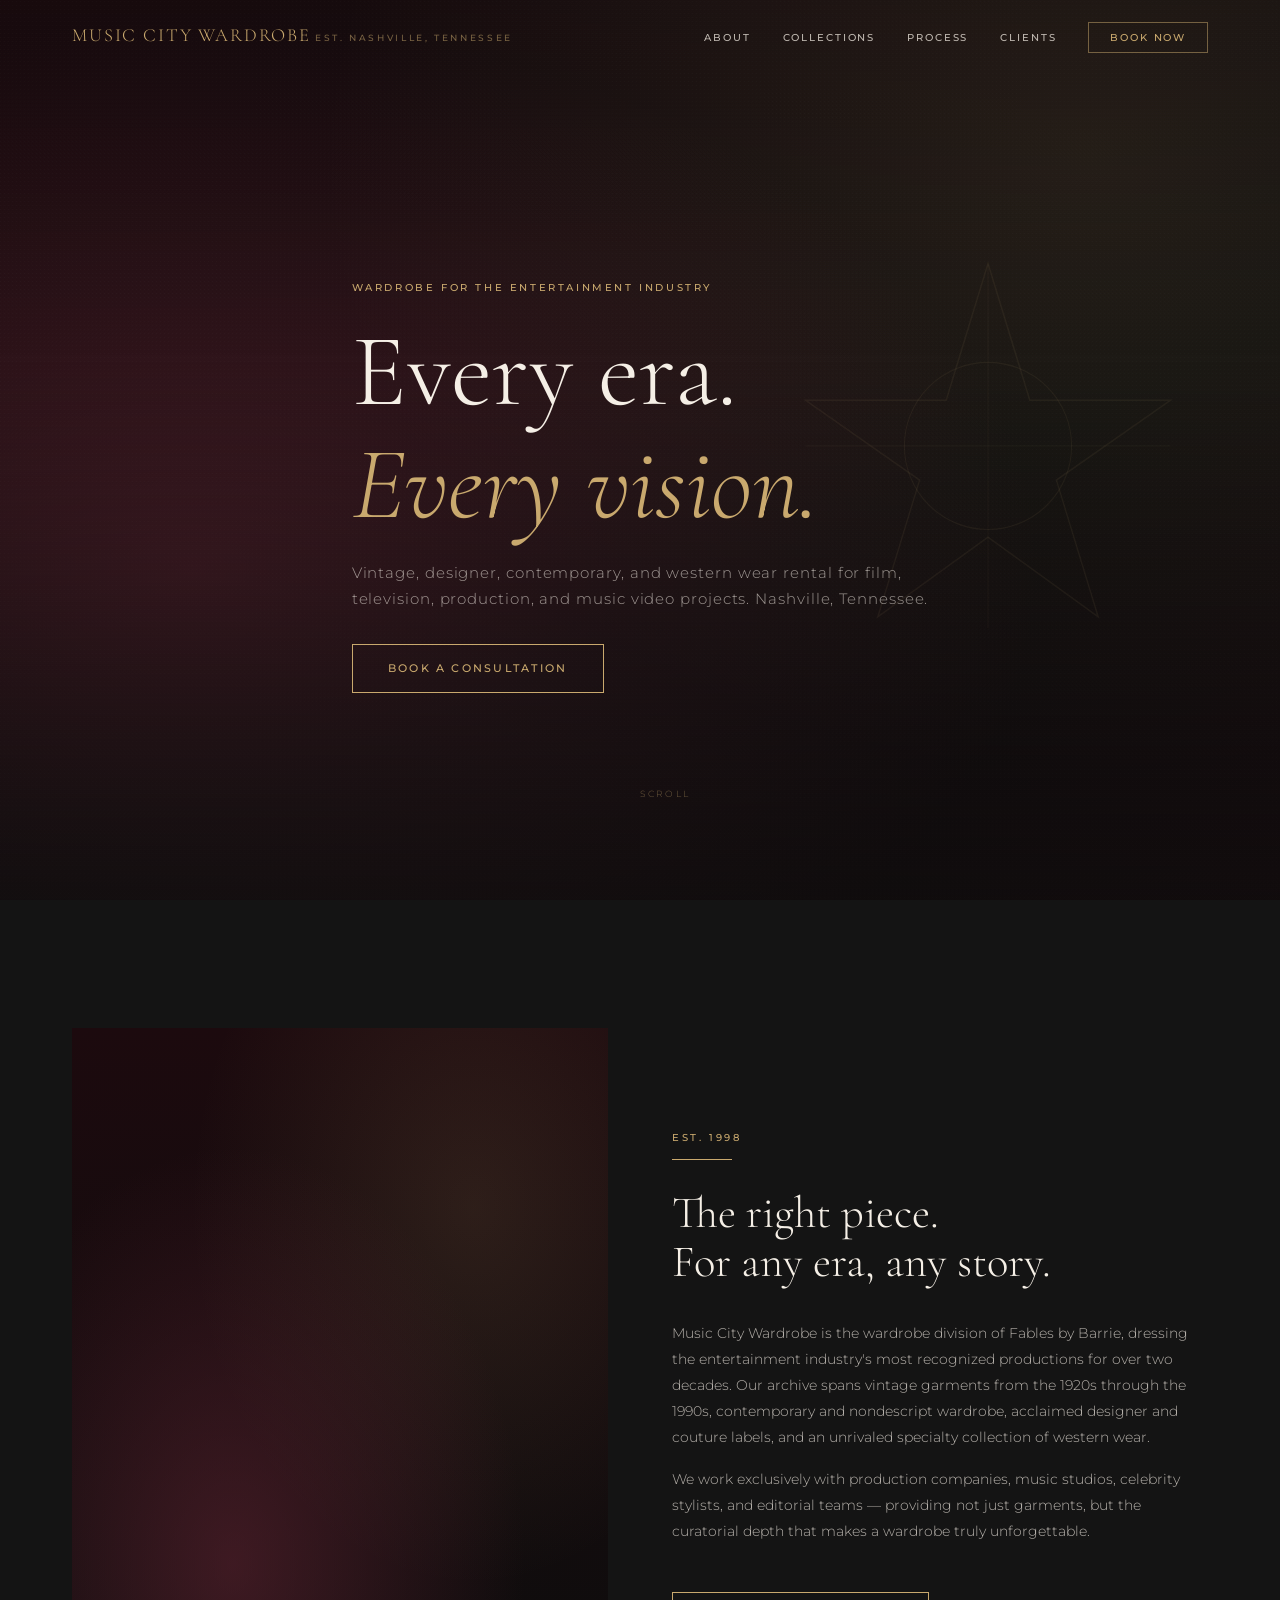
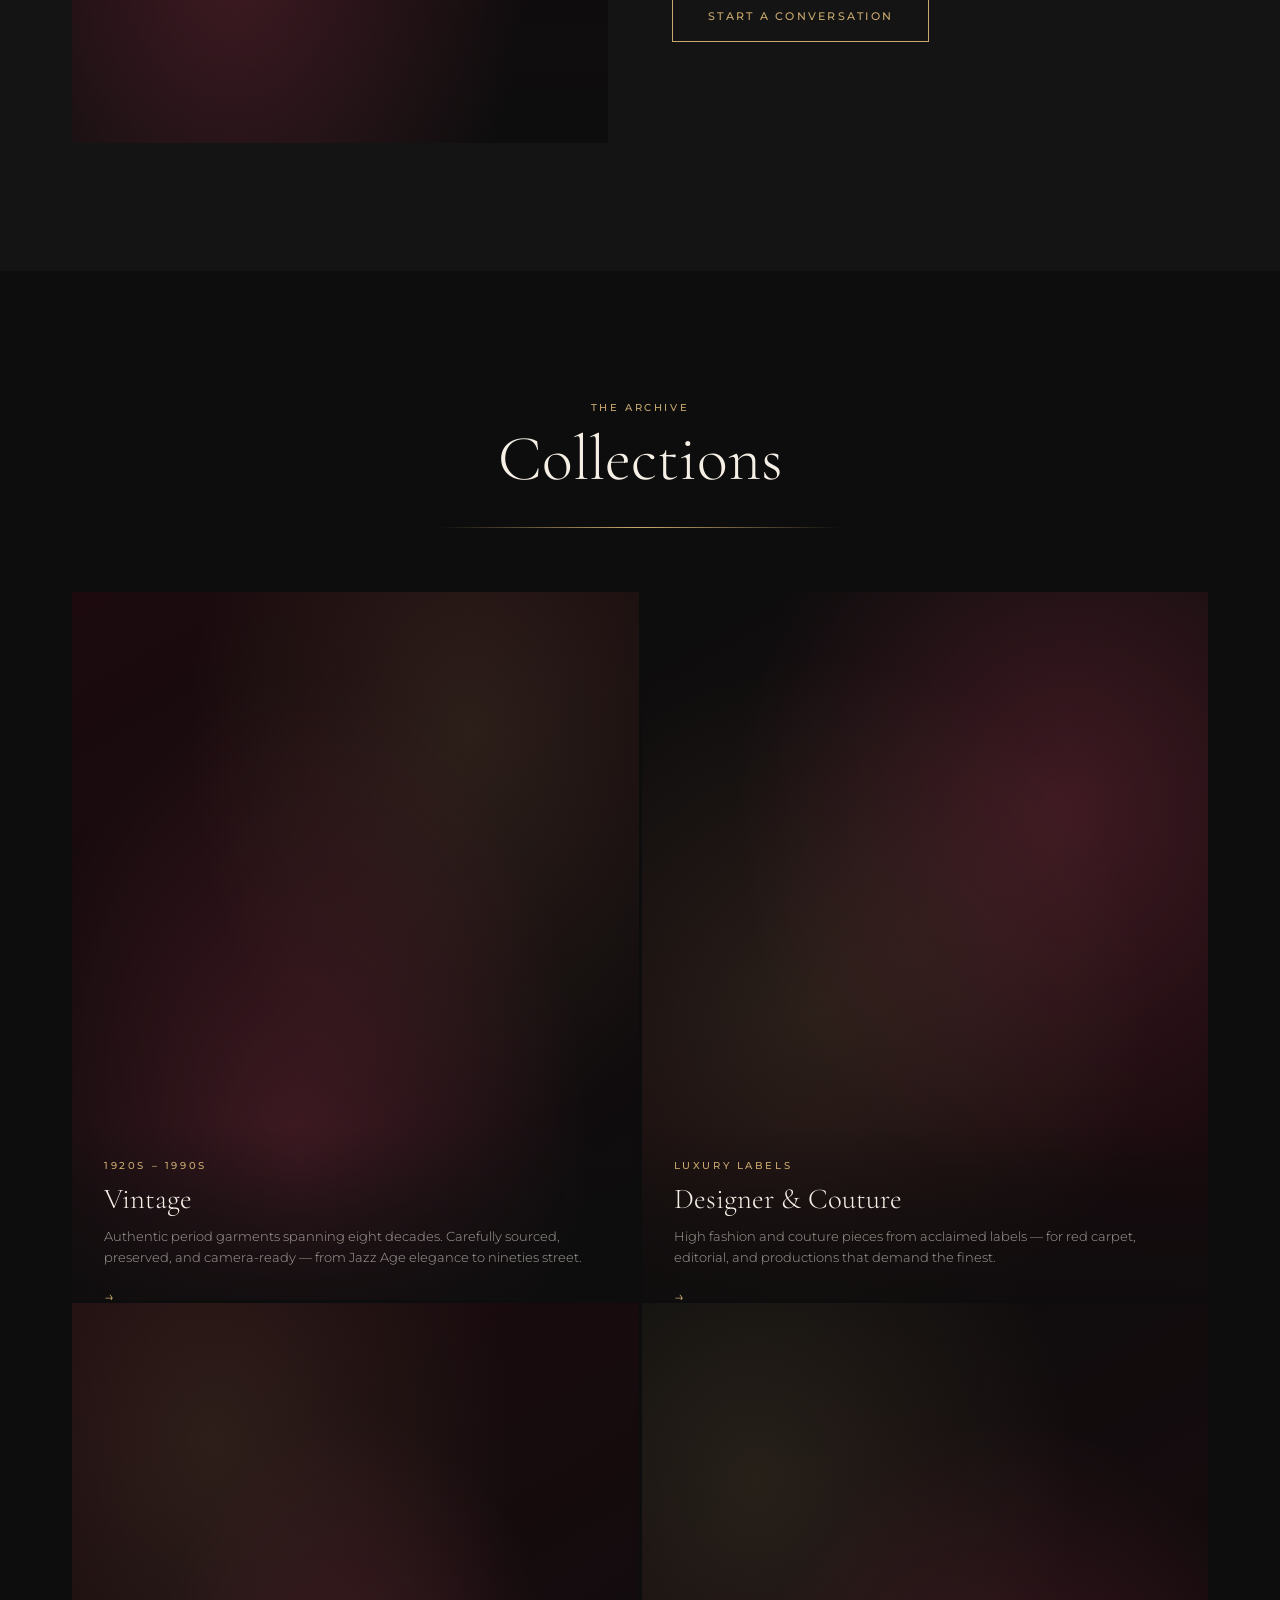
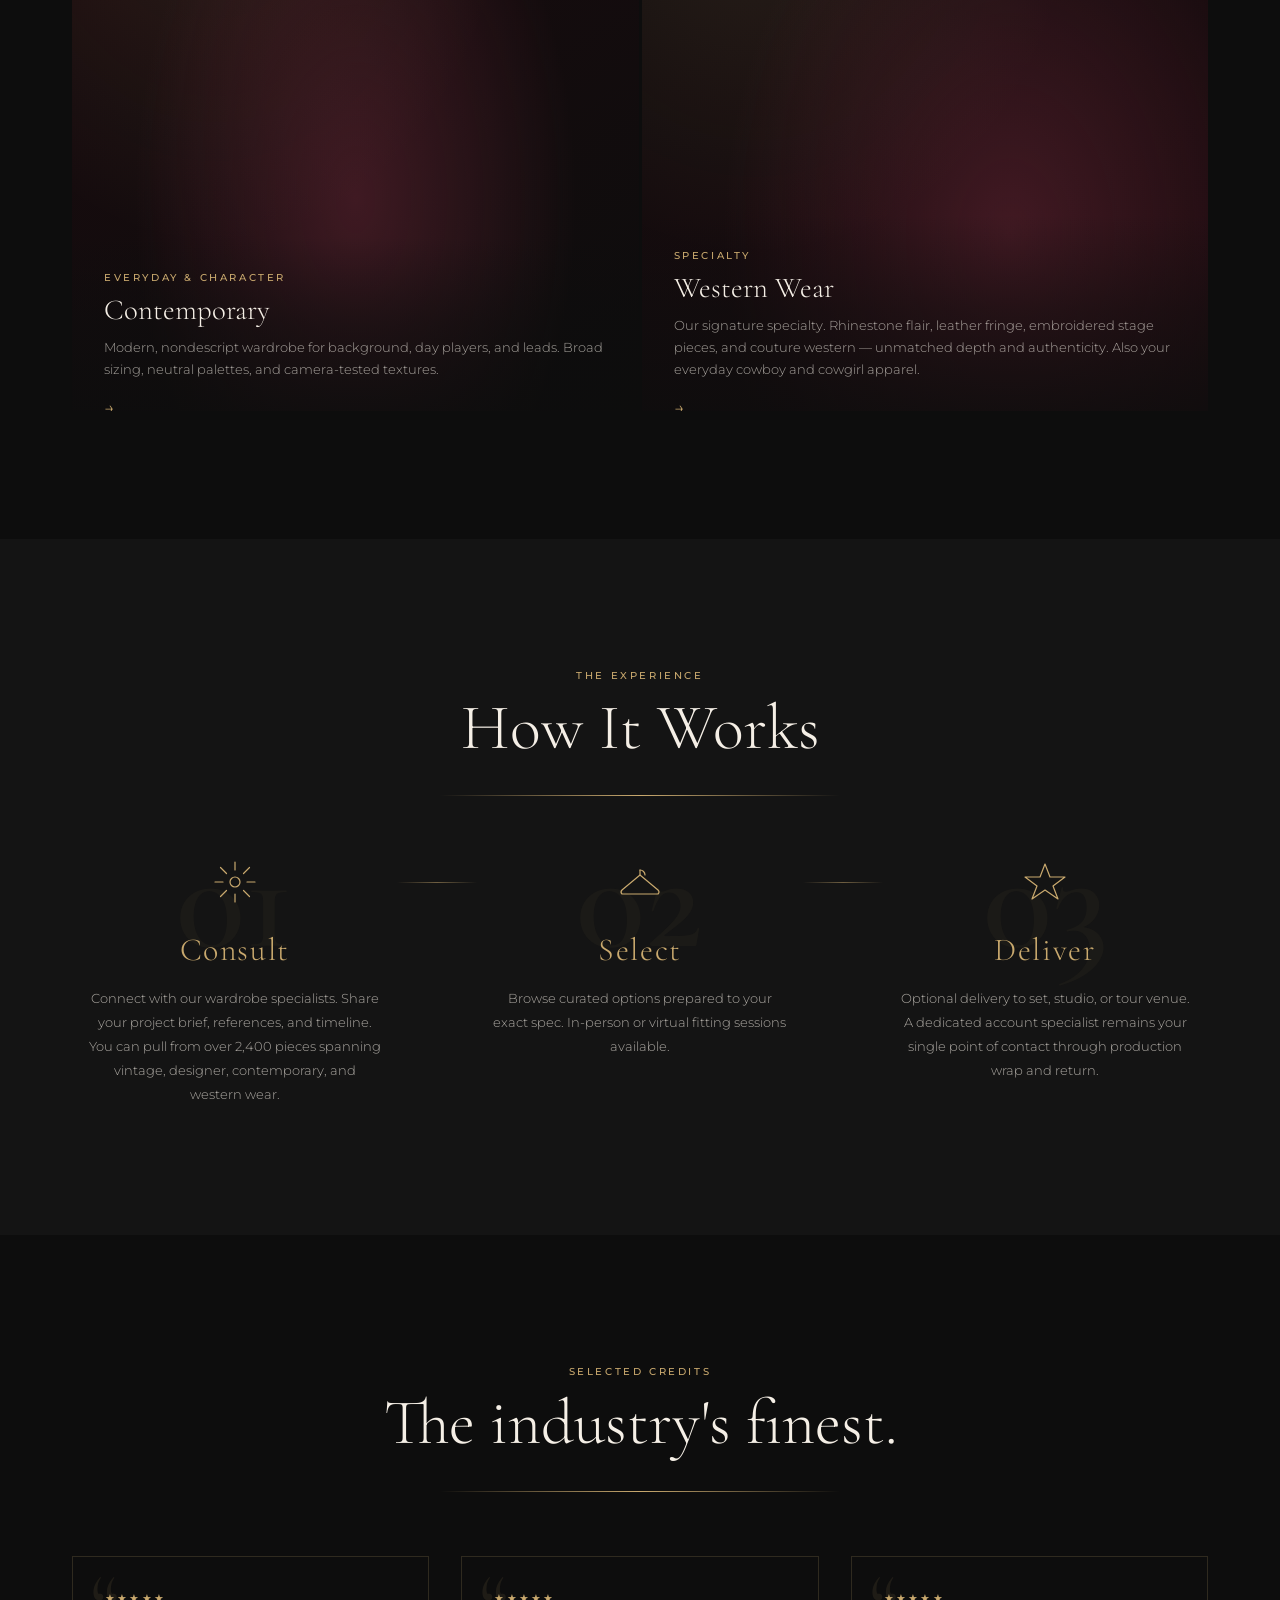
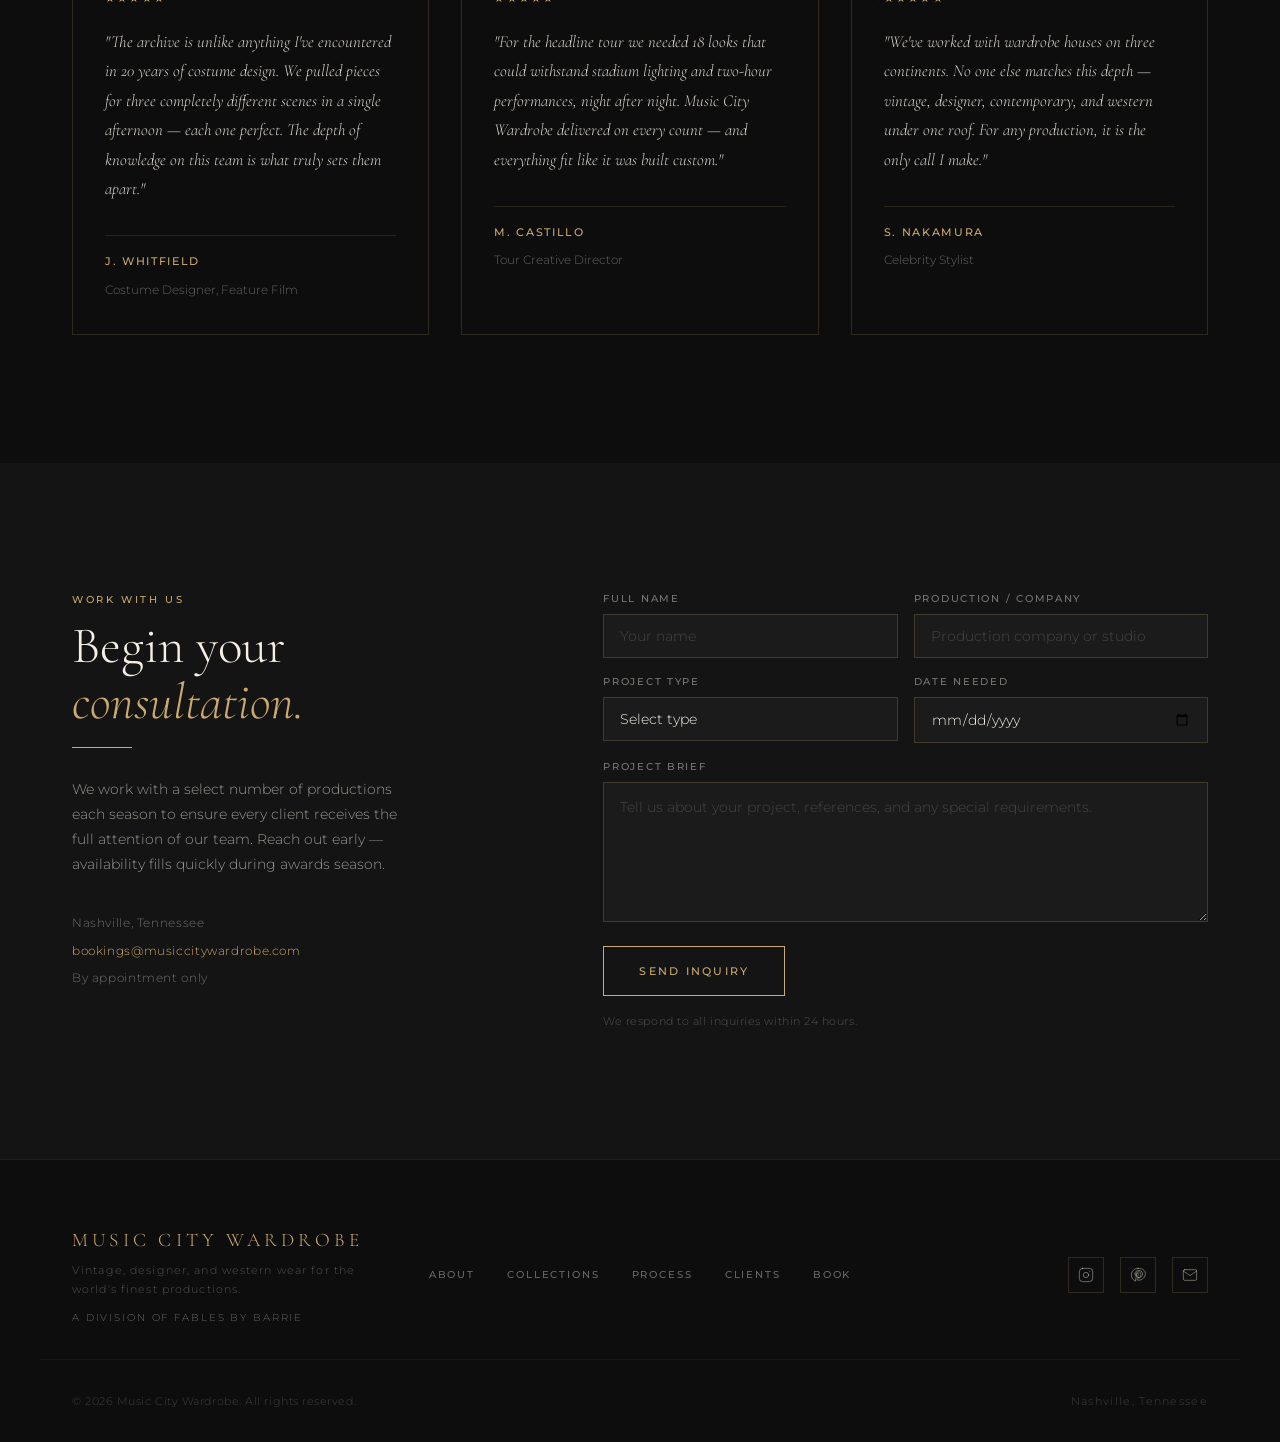
==== commit afc973df: "Fully strip alternate themes and unused fonts Remove the Archive/Marquee/Atelier theme palettes, the" ====
--- a/index.html
+++ b/index.html
@@ -1,5 +1,5 @@
 <!DOCTYPE html>
-<html lang="en" data-theme="gold">
+<html lang="en">
 <head>
   <meta charset="UTF-8">
   <meta name="viewport" content="width=device-width, initial-scale=1.0">
@@ -7,7 +7,7 @@
   <title>Music City Wardrobe — The Industry's Wardrobe</title>
   <link rel="preconnect" href="https://fonts.googleapis.com">
   <link rel="preconnect" href="https://fonts.gstatic.com" crossorigin>
-  <link href="https://fonts.googleapis.com/css2?family=Cormorant+Garamond:ital,wght@0,300;0,400;0,600;1,300;1,400;1,600&family=Montserrat:wght@300;400;500&family=Bodoni+Moda:ital,opsz,wght@0,6..96,400;0,6..96,500;1,6..96,500&family=Archivo:wght@400;500;600;700;800;900&family=Marcellus&family=Jost:wght@300;400;500&family=Manrope:wght@300;400;500;600&display=swap" rel="stylesheet">
+  <link href="https://fonts.googleapis.com/css2?family=Cormorant+Garamond:ital,wght@0,300;0,400;0,600;1,300;1,400;1,600&family=Montserrat:wght@300;400;500&display=swap" rel="stylesheet">
   <link rel="stylesheet" href="style.css">
 </head>
 <body>
--- a/style.css
+++ b/style.css
@@ -40,72 +40,6 @@
 
   --gradient-gold: linear-gradient(90deg, transparent, var(--color-gold), transparent);
 }
-
-/* ── Theme: House Gold (explicit, same as :root default) ─────── */
-[data-theme="gold"] {
-  --color-black: #0D0D0D; --color-black-mid: #141414;
-  --color-gold: #C9A96E; --color-gold-dim: #9E7D4E;
-  --color-parchment: #F5EFE6; --color-burgundy: #6B2737;
-  --fg-rgb: 245,239,230; --accent-rgb: 201,169,110; --bg-rgb: 13,13,13;
-  --ph-1: rgba(107,39,55,0.5); --ph-2: rgba(var(--accent-rgb),0.12);
-  --ph-base-a: #1c0a0e; --ph-base-b: #0d0d0d;
-  --font-display: 'Cormorant Garamond', Georgia, serif;
-  --font-body: 'Montserrat', Arial, sans-serif;
-}
-
-/* ── Theme: Archive — ivory · ink · tobacco · Didone ─────────── */
-[data-theme="archive"] {
-  --color-black: #F4EFE5; --color-black-mid: #EDE7DA;
-  --color-gold: #A96B31; --color-gold-dim: #7f5426;
-  --color-parchment: #1B1815; --color-burgundy: #7A3A26;
-  --fg-rgb: 27,24,21; --accent-rgb: 169,107,49; --bg-rgb: 244,239,229;
-  --ph-1: rgba(169,107,49,0.20); --ph-2: rgba(200,188,168,0.55);
-  --ph-base-a: #EDE6D8; --ph-base-b: #E4DBCB;
-  --font-display: 'Bodoni Moda', Georgia, serif;
-  --font-body: 'Jost', Arial, sans-serif;
-}
-
-/* ── Theme: Marquee — noir · bone · oxblood · grotesque ──────── */
-[data-theme="marquee"] {
-  --color-black: #141210; --color-black-mid: #1B1815;
-  --color-gold: #C88F4E; --color-gold-dim: #9c6f3c;
-  --color-parchment: #ECE6DA; --color-burgundy: #B23A34;
-  --fg-rgb: 236,230,218; --accent-rgb: 200,143,78; --bg-rgb: 20,18,16;
-  --ph-1: rgba(178,58,52,0.42); --ph-2: rgba(200,143,78,0.12);
-  --ph-base-a: #1e1512; --ph-base-b: #121110;
-  --font-display: 'Archivo', Arial, sans-serif;
-  --font-body: 'Manrope', Arial, sans-serif;
-}
-
-/* ── Theme: Atelier — sand · espresso · brass · roman caps ───── */
-[data-theme="atelier"] {
-  --color-black: #E6DDCE; --color-black-mid: #DED4C3;
-  --color-gold: #9A7A42; --color-gold-dim: #7a5f33;
-  --color-parchment: #2B251E; --color-burgundy: #8A5A2A;
-  --fg-rgb: 43,37,30; --accent-rgb: 154,122,66; --bg-rgb: 230,221,206;
-  --ph-1: rgba(154,122,66,0.18); --ph-2: rgba(191,169,140,0.5);
-  --ph-base-a: #E0D6C5; --ph-base-b: #D6CCB8;
-  --font-display: 'Marcellus', Georgia, serif;
-  --font-body: 'Jost', Arial, sans-serif;
-}
-
-/* Marquee display type wants weight, not the serif's hairline */
-[data-theme="marquee"] .display-heading,
-[data-theme="marquee"] .hero__title,
-[data-theme="marquee"] .nav-logo__wordmark,
-[data-theme="marquee"] .collection-card__title,
-[data-theme="marquee"] .process-step__title,
-[data-theme="marquee"] .footer__brand-name,
-[data-theme="marquee"] .about__stat-num,
-[data-theme="marquee"] .collections__heading,
-[data-theme="marquee"] .process__heading,
-[data-theme="marquee"] .clients__heading,
-[data-theme="marquee"] .contact__heading,
-[data-theme="marquee"] .about__heading {
-  font-weight: 700;
-  letter-spacing: -0.005em;
-}
-[data-theme="marquee"] .hero__title em { font-style: italic; }
 
 /* ── Reset ───────────────────────────────────────────────────── */
 *, *::before, *::after { box-sizing: border-box; margin: 0; padding: 0; }
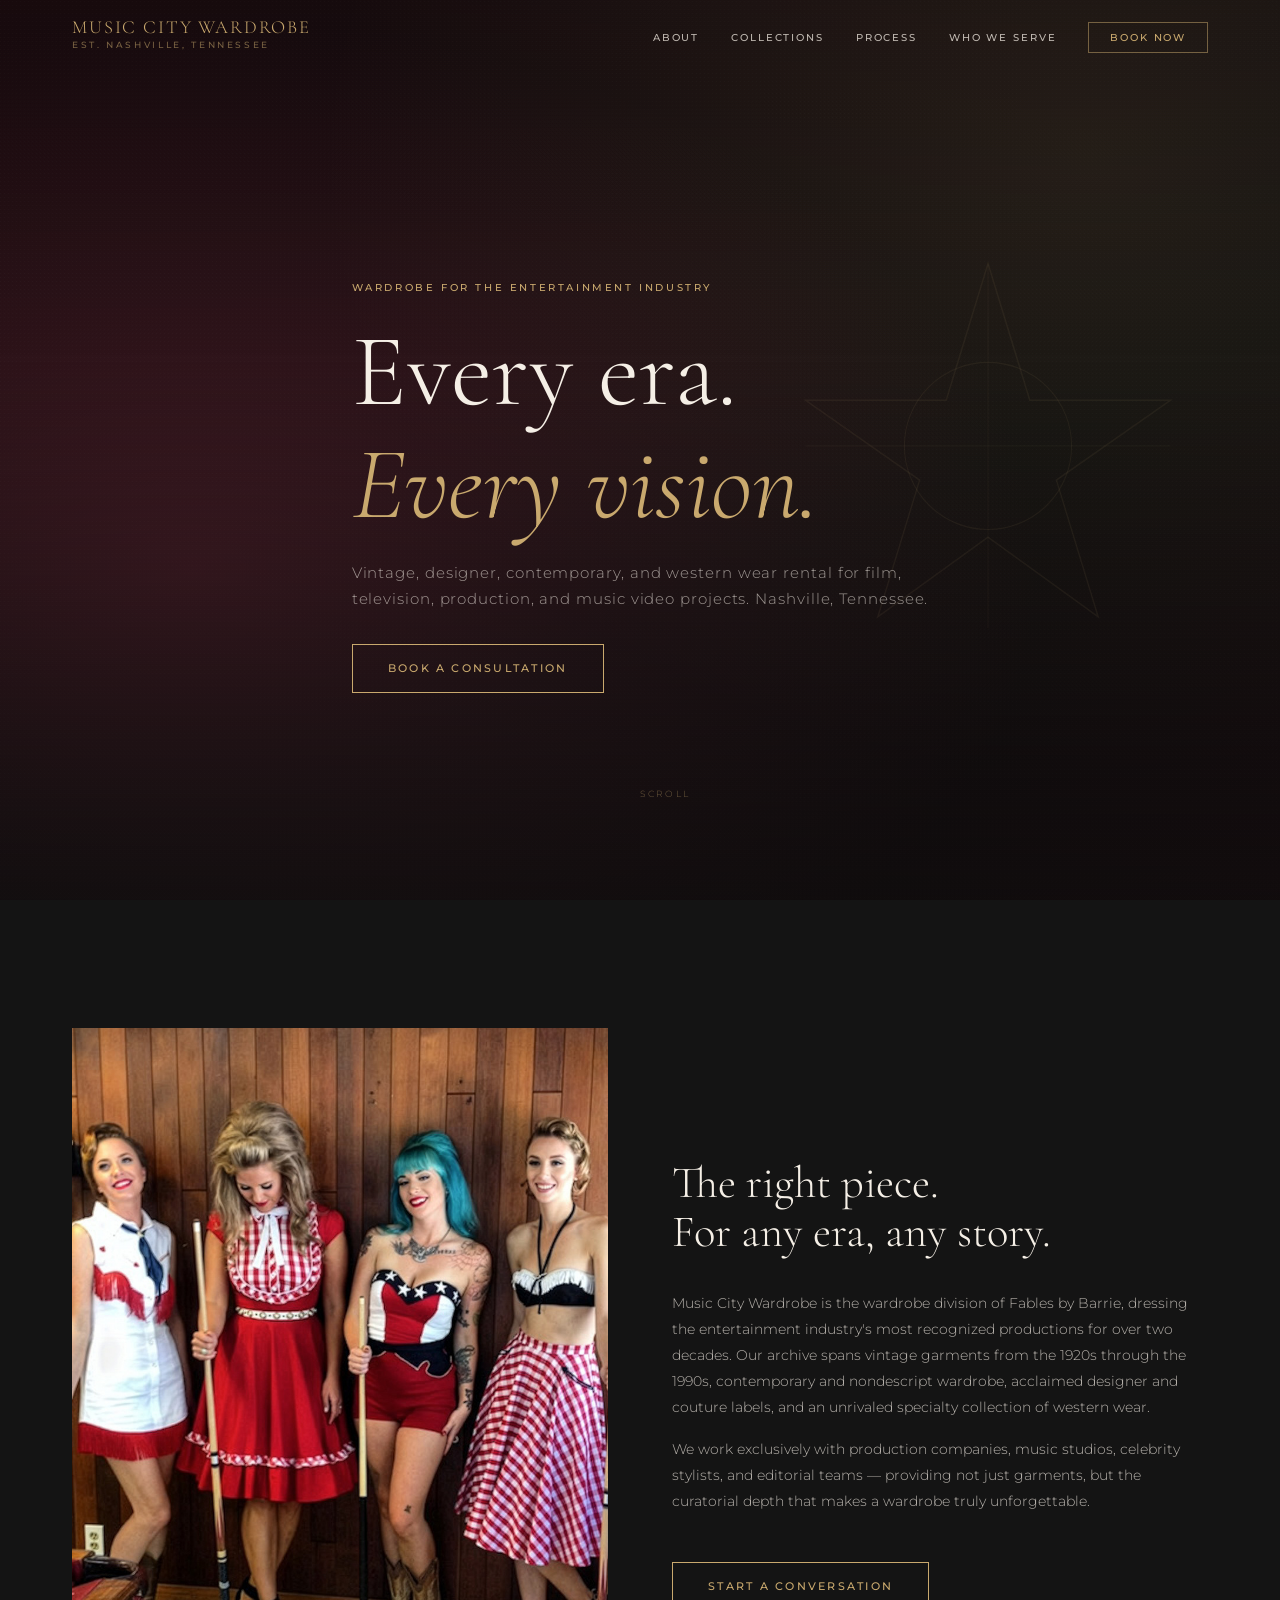
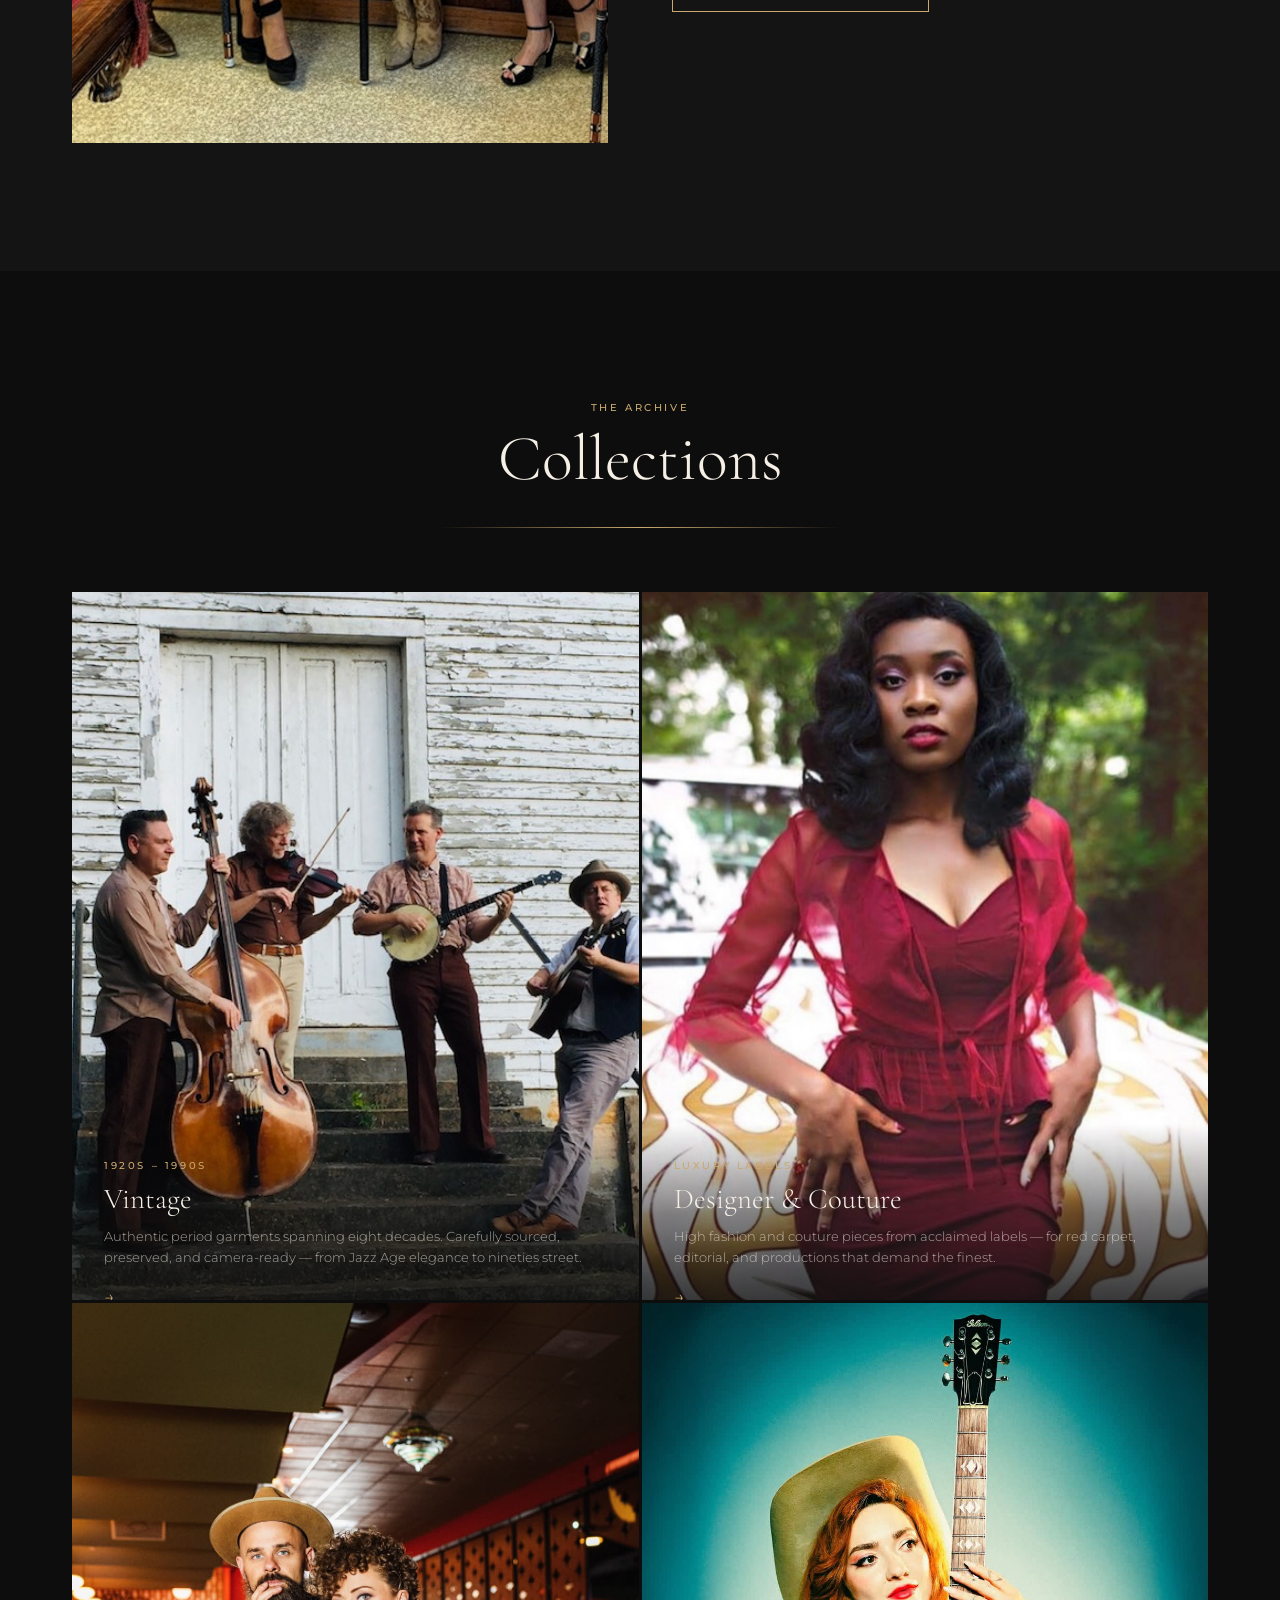
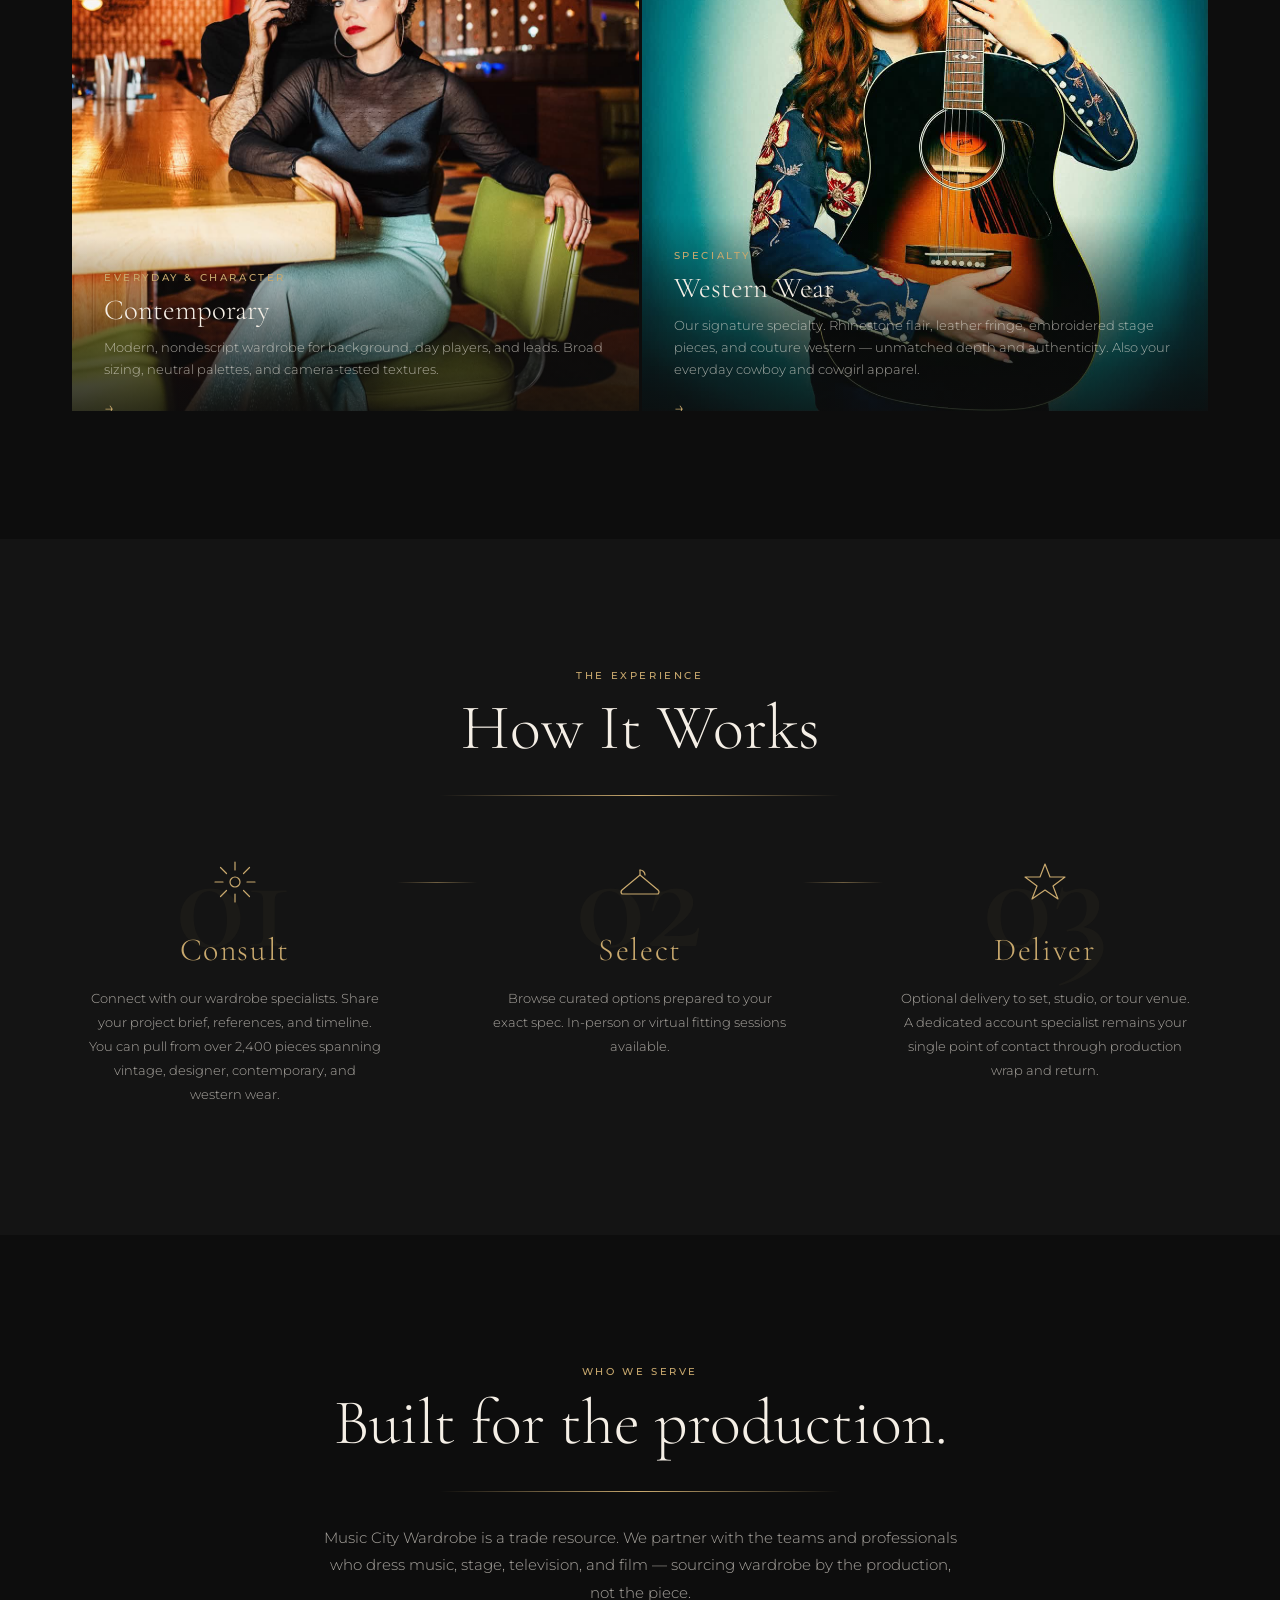
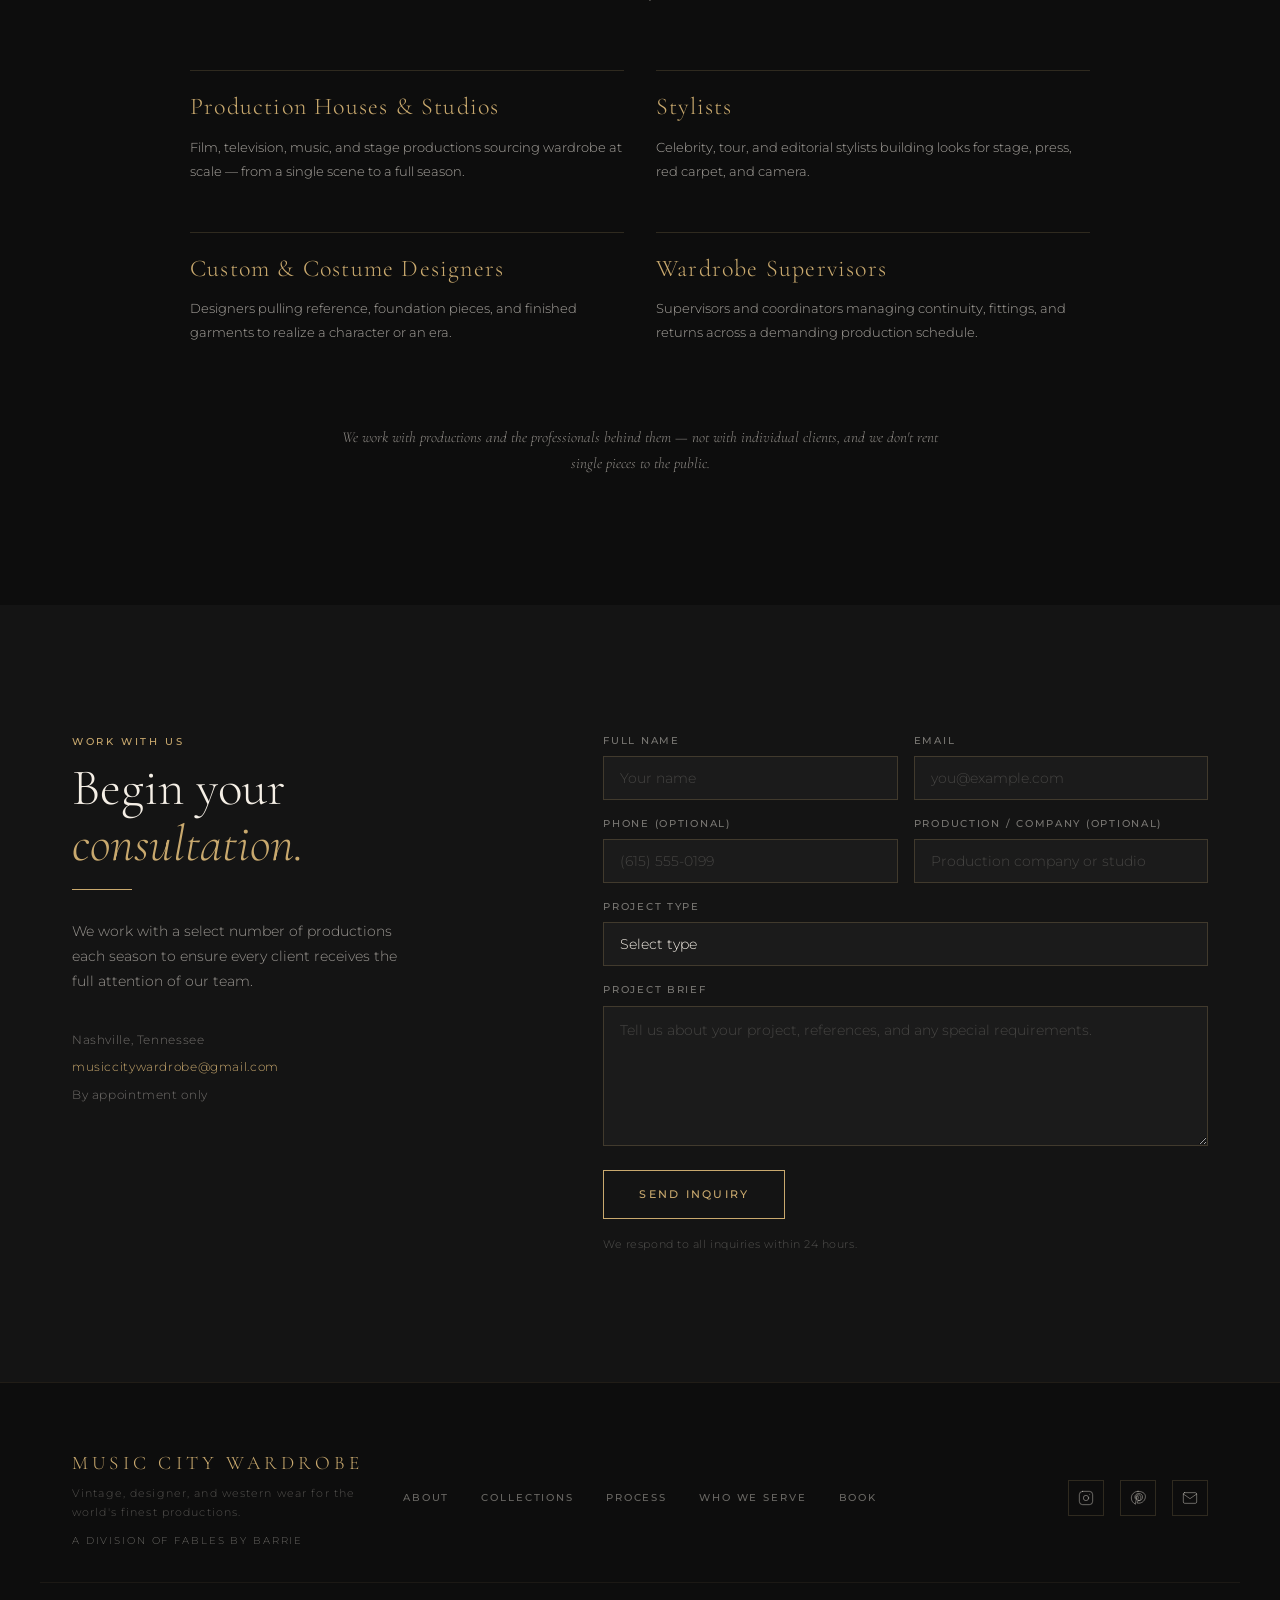
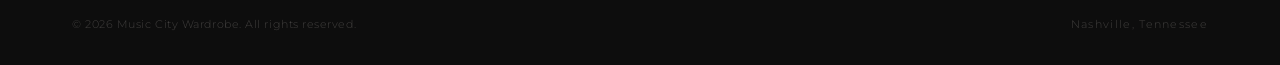
==== commit 5adb1875: "Mobile responsive fixes, contact form update, and Who We Serve section Mobile / responsive: - Fix fo" ====
--- a/index.html
+++ b/index.html
@@ -28,7 +28,7 @@
         <li><a href="#about"       class="nav-link">About</a></li>
         <li><a href="#collections" class="nav-link">Collections</a></li>
         <li><a href="#process"     class="nav-link">Process</a></li>
-        <li><a href="#clients"     class="nav-link">Clients</a></li>
+        <li><a href="#who-we-serve" class="nav-link">Who We Serve</a></li>
         <li><a href="#contact"     class="nav-link nav-link--cta">Book Now</a></li>
       </ul>
 
@@ -44,7 +44,7 @@
         <li><a href="#about"       class="nav-mobile__link">About</a></li>
         <li><a href="#collections" class="nav-mobile__link">Collections</a></li>
         <li><a href="#process"     class="nav-mobile__link">Process</a></li>
-        <li><a href="#clients"     class="nav-mobile__link">Clients</a></li>
+        <li><a href="#who-we-serve" class="nav-mobile__link">Who We Serve</a></li>
         <li><a href="#contact"     class="nav-mobile__link">Book a Consultation</a></li>
       </ul>
     </div>
@@ -101,8 +101,7 @@
       </div>
 
       <div class="about__text">
-        <p class="overline reveal">Est. 1998</p>
-        <div class="about__accent-line reveal"></div>
+        
         <h2 class="display-heading about__heading reveal">
           The right piece.<br>For any era, any story.
         </h2>
@@ -298,6 +297,9 @@
   <!-- ══════════════════════════════════════════
        CLIENTS / TESTIMONIALS
   ══════════════════════════════════════════ -->
+<!-- PARKED: real testimonials + client roster needed before this can go live.
+       Replaced by the "Who We Serve" section below. Restore when real reviews/clients exist.
+
   <section id="clients" class="section section--dark">
     <div class="container">
       <div class="clients__header">
@@ -308,7 +310,7 @@
         <hr class="gold-divider reveal" aria-hidden="true">
       </div>
 
-<!--       <div class="clients__logos reveal">
+      <div class="clients__logos reveal">
         <span class="clients__logo-item">Sony Music Nashville</span>
         <span class="clients__logo-item">Universal Music Group</span>
         <span class="clients__logo-item">MCA Records</span>
@@ -317,7 +319,7 @@
         <span class="clients__logo-item">NBC Universal</span>
         <span class="clients__logo-item">RCA Records</span>
         <span class="clients__logo-item">Apple TV</span>
-      </div> -->
+      </div>
 
       <div class="testimonials__grid">
 
@@ -362,6 +364,67 @@
         </blockquote>
 
       </div>
+    </div>
+  </section>
+-->
+
+
+  <!-- ══════════════════════════════════════════
+       WHO WE SERVE
+  ══════════════════════════════════════════ -->
+  <section id="who-we-serve" class="section section--dark">
+    <div class="container">
+      <div class="audience__header">
+        <p class="overline reveal">Who We Serve</p>
+        <h2 class="display-heading audience__heading reveal">Built for the production.</h2>
+        <hr class="gold-divider reveal" aria-hidden="true">
+        <p class="audience__lead reveal">
+          Music City Wardrobe is a trade resource. We partner with the teams and professionals
+          who dress music, stage, television, and film — sourcing wardrobe by the production,
+          not the piece.
+        </p>
+      </div>
+
+      <div class="audience__grid">
+
+        <div class="audience__item reveal" data-index="0">
+          <h3 class="audience__name">Production Houses &amp; Studios</h3>
+          <p class="audience__desc">
+            Film, television, music, and stage productions sourcing wardrobe at scale —
+            from a single scene to a full season.
+          </p>
+        </div>
+
+        <div class="audience__item reveal" data-index="1">
+          <h3 class="audience__name">Stylists</h3>
+          <p class="audience__desc">
+            Celebrity, tour, and editorial stylists building looks for stage, press,
+            red carpet, and camera.
+          </p>
+        </div>
+
+        <div class="audience__item reveal" data-index="2">
+          <h3 class="audience__name">Custom &amp; Costume Designers</h3>
+          <p class="audience__desc">
+            Designers pulling reference, foundation pieces, and finished garments to
+            realize a character or an era.
+          </p>
+        </div>
+
+        <div class="audience__item reveal" data-index="3">
+          <h3 class="audience__name">Wardrobe Supervisors</h3>
+          <p class="audience__desc">
+            Supervisors and coordinators managing continuity, fittings, and returns
+            across a demanding production schedule.
+          </p>
+        </div>
+
+      </div>
+
+      <p class="audience__note reveal">
+        We work with productions and the professionals behind them — not with individual
+        clients, and we don't rent single pieces to the public.
+      </p>
     </div>
   </section>
 
@@ -380,12 +443,11 @@
         <div class="contact__accent-line reveal"></div>
         <p class="contact__note reveal">
           We work with a select number of productions each season to ensure every
-          client receives the full attention of our team. Reach out early — availability
-          fills quickly during awards season.
+          client receives the full attention of our team. 
         </p>
         <address class="contact__details reveal">
           <p>Nashville, Tennessee</p>
-          <p><a href="mailto:bookings@musiccitywardrobe.com">bookings@musiccitywardrobe.com</a></p>
+          <p><a href="mailto:musiccitywardrobe@gmail.com">musiccitywardrobe@gmail.com</a></p>
           <p>By appointment only</p>
         </address>
       </div>
@@ -400,13 +462,27 @@
         </div>
 
         <div class="form-group">
-          <label for="field-company" class="form-label">Production / Company</label>
+          <label for="field-email" class="form-label">Email</label>
+          <input type="email" id="field-email" name="email"
+                 class="form-input" placeholder="you@example.com" required
+                 autocomplete="email">
+        </div>
+
+        <div class="form-group">
+          <label for="field-phone" class="form-label">Phone (Optional)</label>
+          <input type="tel" id="field-phone" name="phone"
+                 class="form-input" placeholder="(615) 555-0199"
+                 autocomplete="tel">
+        </div>
+
+        <div class="form-group">
+          <label for="field-company" class="form-label">Production / Company (Optional)</label>
           <input type="text" id="field-company" name="company"
-                 class="form-input" placeholder="Production company or studio" required
+                 class="form-input" placeholder="Production company or studio"
                  autocomplete="organization">
         </div>
 
-        <div class="form-group">
+        <div class="form-group form-group--full">
           <label for="field-project-type" class="form-label">Project Type</label>
           <select id="field-project-type" name="project_type" class="form-input form-select" required>
             <option value="" disabled selected>Select type</option>
@@ -419,12 +495,6 @@
           </select>
         </div>
 
-        <div class="form-group">
-          <label for="field-date" class="form-label">Date Needed</label>
-          <input type="date" id="field-date" name="date_needed"
-                 class="form-input" required>
-        </div>
-
         <div class="form-group form-group--full">
           <label for="field-message" class="form-label">Project Brief</label>
           <textarea id="field-message" name="message" class="form-input form-textarea"
@@ -463,7 +533,7 @@
         <a href="#about">About</a>
         <a href="#collections">Collections</a>
         <a href="#process">Process</a>
-        <a href="#clients">Clients</a>
+        <a href="#who-we-serve">Who We Serve</a>
         <a href="#contact">Book</a>
       </nav>
 
--- a/style.css
+++ b/style.css
@@ -173,6 +173,12 @@
   flex-shrink: 0;
 }
 
+.nav-logo > div {
+  display: flex;
+  flex-direction: column;
+  gap: 0.15rem;
+}
+
 .nav-logo__wordmark {
   font-family: var(--font-display);
   font-size: 1.15rem;
@@ -247,8 +253,9 @@
   flex-direction: column;
   justify-content: center;
   gap: 5px;
-  width: 32px; height: 32px;
-  padding: 4px;
+  width: 44px; height: 44px;
+  padding: 10px;
+  margin-right: -10px; /* keep bars optically aligned to the container edge */
 }
 
 .nav-hamburger span {
@@ -267,7 +274,9 @@
 .nav-mobile {
   position: fixed;
   top: var(--nav-height); left: 0;
-  width: 100%; height: calc(100vh - var(--nav-height));
+  width: 100%;
+  height: calc(100vh - var(--nav-height));
+  height: calc(100dvh - var(--nav-height));
   background: rgba(var(--bg-rgb), 0.98);
   -webkit-backdrop-filter: blur(12px);
   backdrop-filter: blur(12px);
@@ -276,6 +285,8 @@
   justify-content: center;
   flex-direction: column;
   gap: var(--space-md);
+  padding: var(--space-md);
+  overflow-y: auto;
   opacity: 0;
   pointer-events: none;
   transition: opacity 0.35s ease;
@@ -287,6 +298,8 @@
 }
 
 .nav-mobile__link {
+  display: block;
+  padding: 0.3rem 1rem;
   font-family: var(--font-display);
   font-size: clamp(2rem, 6vw, 3rem);
   font-weight: 300;
@@ -482,10 +495,7 @@
 
 .about__img-placeholder {
   width: 100%; height: 100%;
-  background:
-    radial-gradient(ellipse at 30% 75%, var(--ph-1) 0%, transparent 55%),
-    radial-gradient(ellipse at 75% 25%, var(--ph-2) 0%, transparent 50%),
-    linear-gradient(180deg, var(--ph-base-a) 0%, var(--ph-base-b) 100%);
+  background: url('images/about.jpg') center / cover no-repeat;
 }
 
 .about__text { }
@@ -574,31 +584,19 @@
 }
 
 .collection-card__img--stage {
-  background:
-    radial-gradient(ellipse at 40% 80%, var(--ph-1) 0%, transparent 60%),
-    radial-gradient(ellipse at 70% 20%, var(--ph-2) 0%, transparent 50%),
-    linear-gradient(150deg, var(--ph-base-a) 0%, var(--ph-base-b) 100%);
+  background: url('images/vintage.jpg') center 35% / cover no-repeat;
 }
 
 .collection-card__img--film {
-  background:
-    radial-gradient(ellipse at 30% 60%, var(--ph-2) 0%, transparent 60%),
-    radial-gradient(ellipse at 75% 30%, var(--ph-1) 0%, transparent 55%),
-    linear-gradient(150deg, var(--ph-base-b) 0%, var(--ph-base-a) 100%);
+  background: url('images/designer.jpg') center 25% / cover no-repeat;
 }
 
 .collection-card__img--editorial {
-  background:
-    radial-gradient(ellipse at 50% 70%, var(--ph-1) 0%, transparent 55%),
-    radial-gradient(ellipse at 25% 20%, var(--ph-2) 0%, transparent 50%),
-    linear-gradient(150deg, var(--ph-base-a) 0%, var(--ph-base-b) 100%);
+  background: url('images/contemporary.jpg') center 30% / cover no-repeat;
 }
 
 .collection-card__img--redcarpet {
-  background:
-    radial-gradient(ellipse at 65% 75%, var(--ph-1) 0%, transparent 55%),
-    radial-gradient(ellipse at 20% 25%, var(--ph-2) 0%, transparent 50%),
-    linear-gradient(150deg, var(--ph-base-b) 0%, var(--ph-base-a) 100%);
+  background: url('images/western-wear.jpg') center / cover no-repeat;
 }
 
 .collection-card__body {
@@ -829,6 +827,66 @@
 }
 
 /* ─────────────────────────────────────────────────────────────
+   AUDIENCE / WHO WE SERVE
+   ───────────────────────────────────────────────────────────── */
+.audience__header {
+  text-align: center;
+  margin-bottom: var(--space-lg);
+}
+
+.audience__heading {
+  font-size: clamp(2.5rem, 5vw, 4.5rem);
+  margin: 0.5rem 0;
+}
+
+.audience__lead {
+  max-width: 640px;
+  margin: 1.2rem auto 0;
+  font-size: 0.95rem;
+  color: rgba(var(--fg-rgb), 0.68);
+  line-height: 1.8;
+}
+
+.audience__grid {
+  display: grid;
+  grid-template-columns: repeat(2, 1fr);
+  gap: var(--space-md);
+  max-width: 900px;
+  margin: var(--space-lg) auto 0;
+}
+
+.audience__item {
+  padding: var(--space-sm) 0;
+  border-top: 1px solid rgba(var(--accent-rgb), 0.18);
+}
+
+.audience__name {
+  font-family: var(--font-display);
+  font-size: 1.5rem;
+  font-weight: 300;
+  color: var(--color-gold);
+  letter-spacing: 0.05em;
+  margin-bottom: 0.5rem;
+}
+
+.audience__desc {
+  font-size: 0.83rem;
+  color: rgba(var(--fg-rgb), 0.68);
+  line-height: 1.8;
+}
+
+.audience__note {
+  text-align: center;
+  max-width: 620px;
+  margin: var(--space-lg) auto 0;
+  font-family: var(--font-display);
+  font-style: italic;
+  font-size: 0.95rem;
+  color: rgba(var(--fg-rgb), 0.55);
+  line-height: 1.7;
+}
+
+/* ─────────────────────────────────────────────────────────────
    CONTACT / BOOKING
    ───────────────────────────────────────────────────────────── */
 .contact__layout {
@@ -1019,6 +1077,7 @@
 
 .footer__nav {
   display: flex;
+  flex-wrap: wrap;
   gap: var(--space-md);
 }
 
@@ -1088,6 +1147,7 @@
 /* 960px — multi-column collapses */
 @media (max-width: 960px) {
   .testimonials__grid { grid-template-columns: 1fr; max-width: 600px; margin: 0 auto; }
+  .audience__grid { grid-template-columns: 1fr; max-width: 600px; }
   .contact__layout { grid-template-columns: 1fr; gap: var(--space-lg); }
   .contact__form { margin-top: 0; }
   .contact__note { max-width: 100%; }
@@ -1103,7 +1163,7 @@
   .about__grid {
     grid-template-columns: 1fr;
   }
-  .about__visual { max-width: 400px; margin: 0 auto; }
+  .about__visual { width: 100%; max-width: 400px; margin: 0 auto; }
 
   .process__steps {
     grid-template-columns: 1fr;
@@ -1115,6 +1175,8 @@
   .process-step__bg-num { font-size: 6rem; }
 
   .footer__inner { grid-template-columns: 1fr; text-align: center; }
+  .footer__nav { justify-content: center; gap: 0.5rem 1.25rem; }
+  .footer__nav a { padding: 0.4rem 0.25rem; }
   .footer__social { justify-content: center; }
   .footer__bottom { flex-direction: column; gap: 0.5rem; text-align: center; }
 }
@@ -1135,5 +1197,8 @@
   :root { --space-xl: 4rem; --space-lg: 2.5rem; }
   .about__stat-row { gap: var(--space-md); }
   .about__stat-num { font-size: 2.2rem; }
-}
-
+
+  .nav-logo__wordmark { font-size: 1rem; white-space: nowrap; }
+  .nav-logo__sub { font-size: 0.5rem; }
+}
+
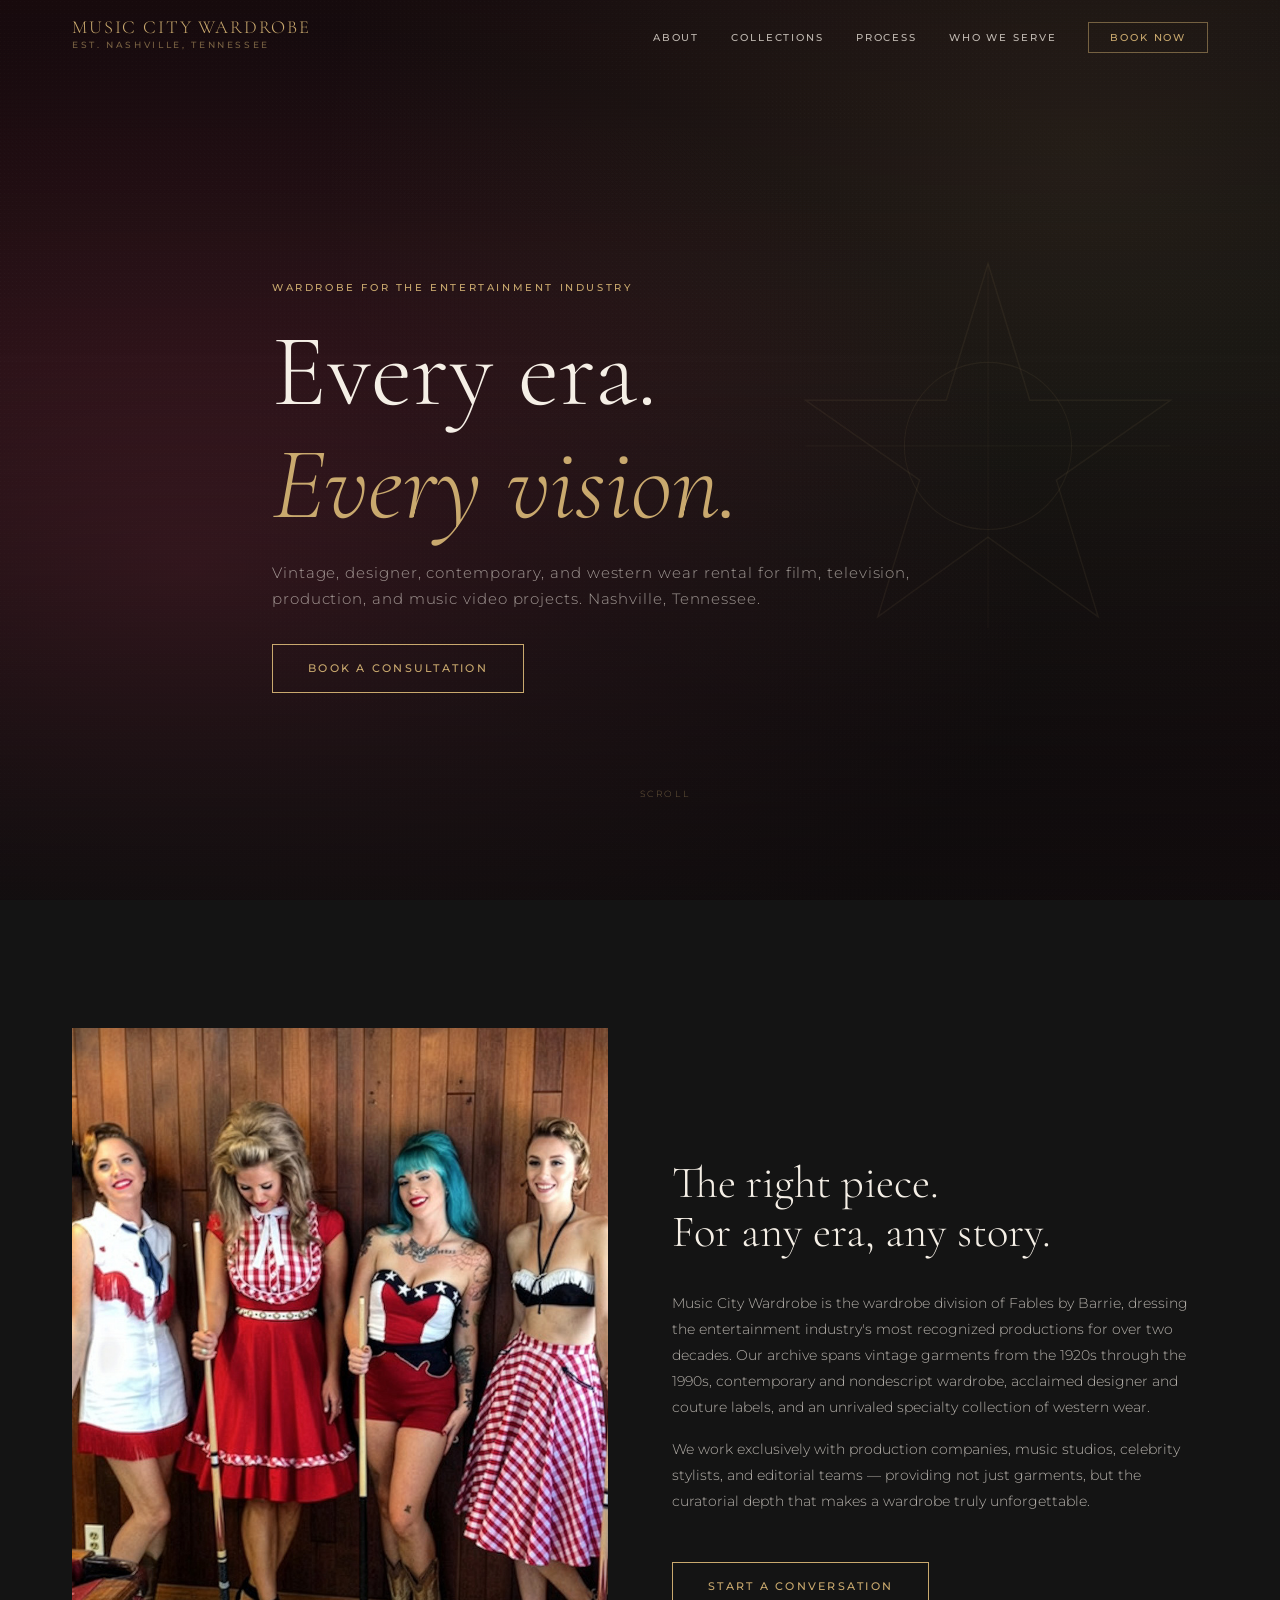
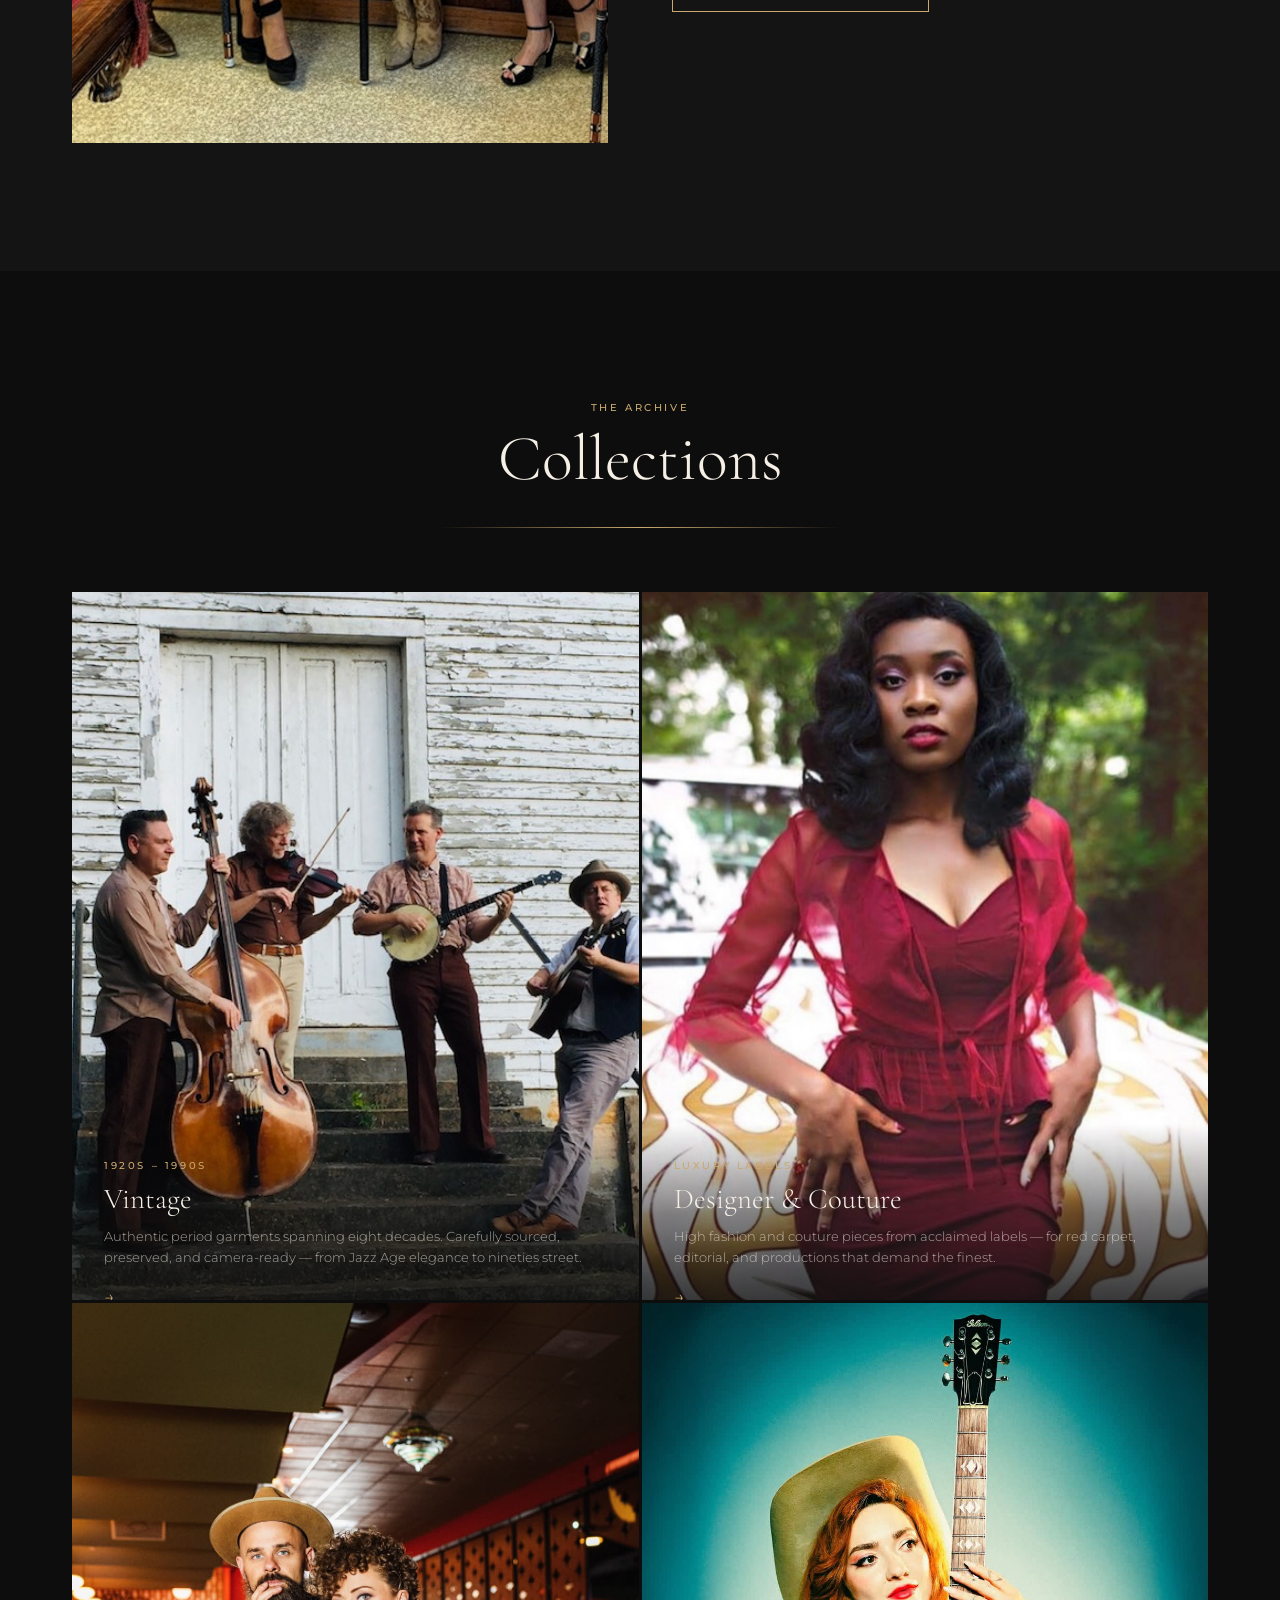
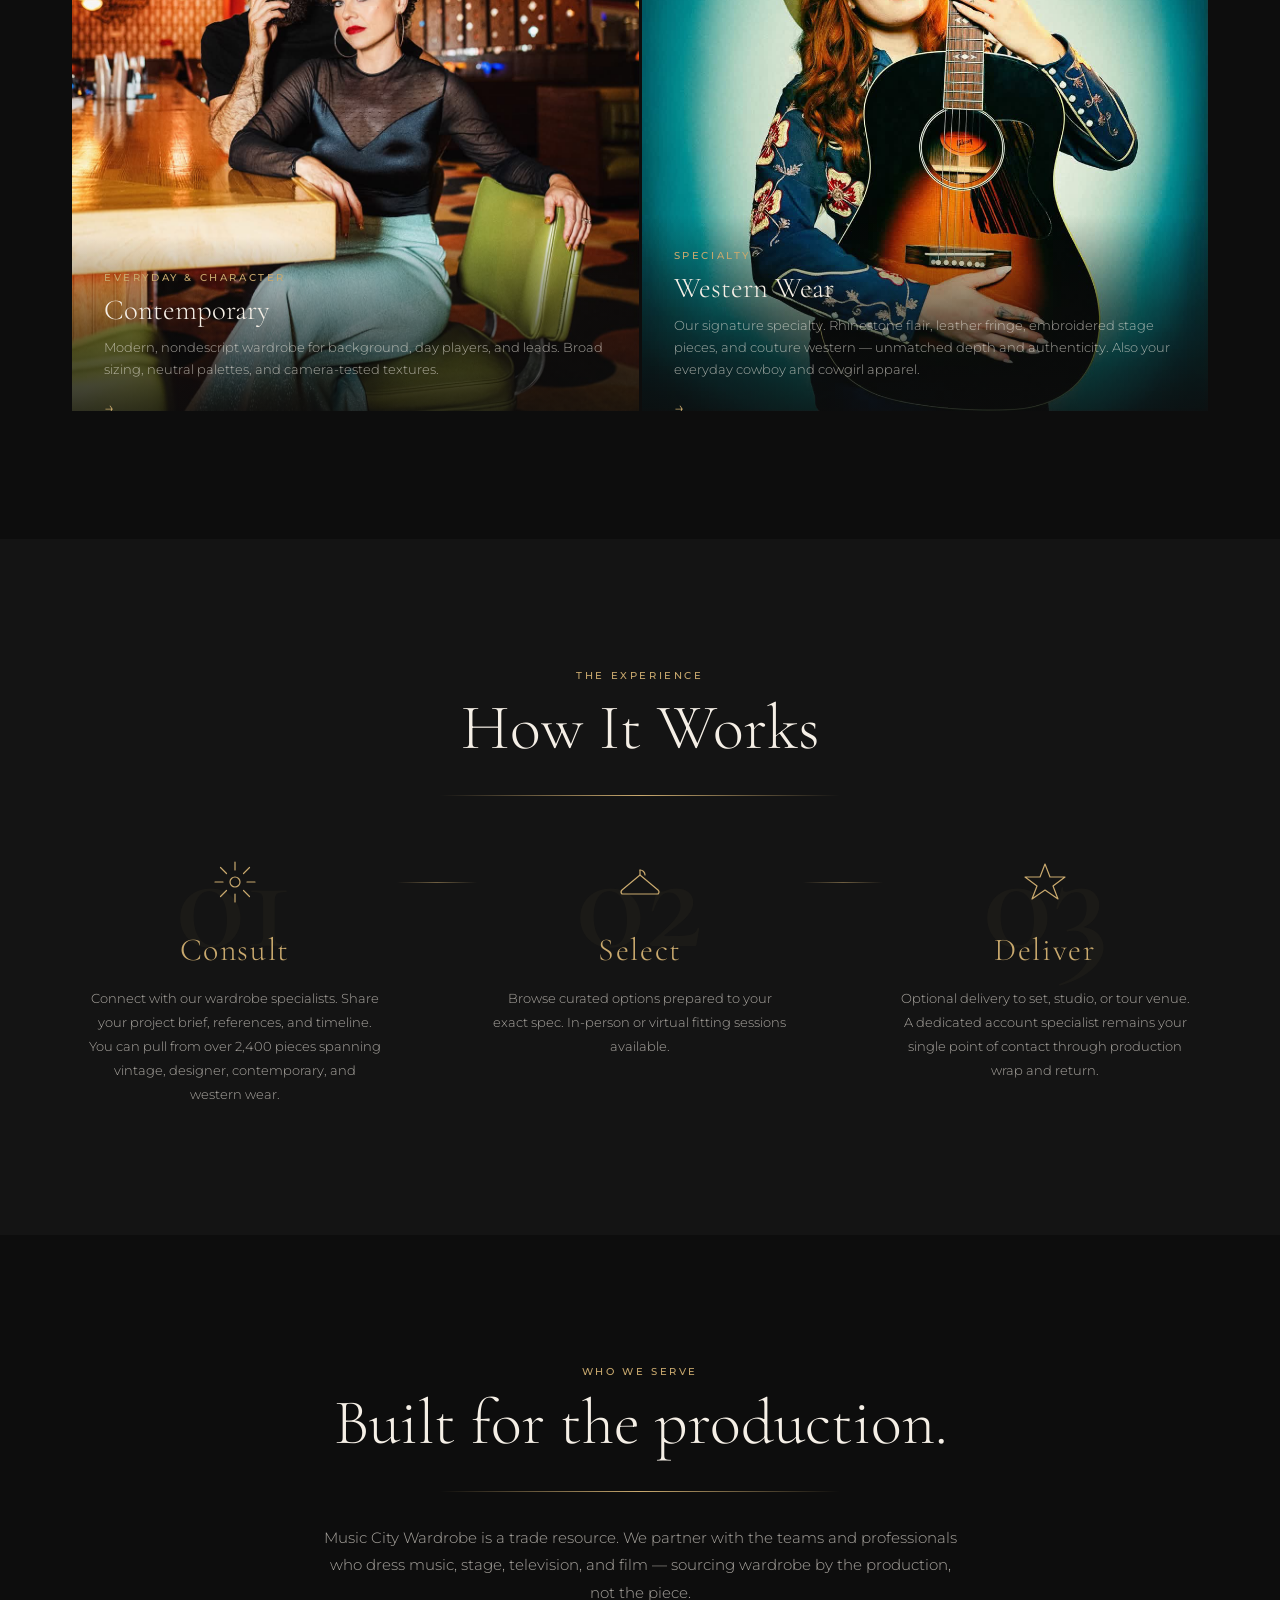
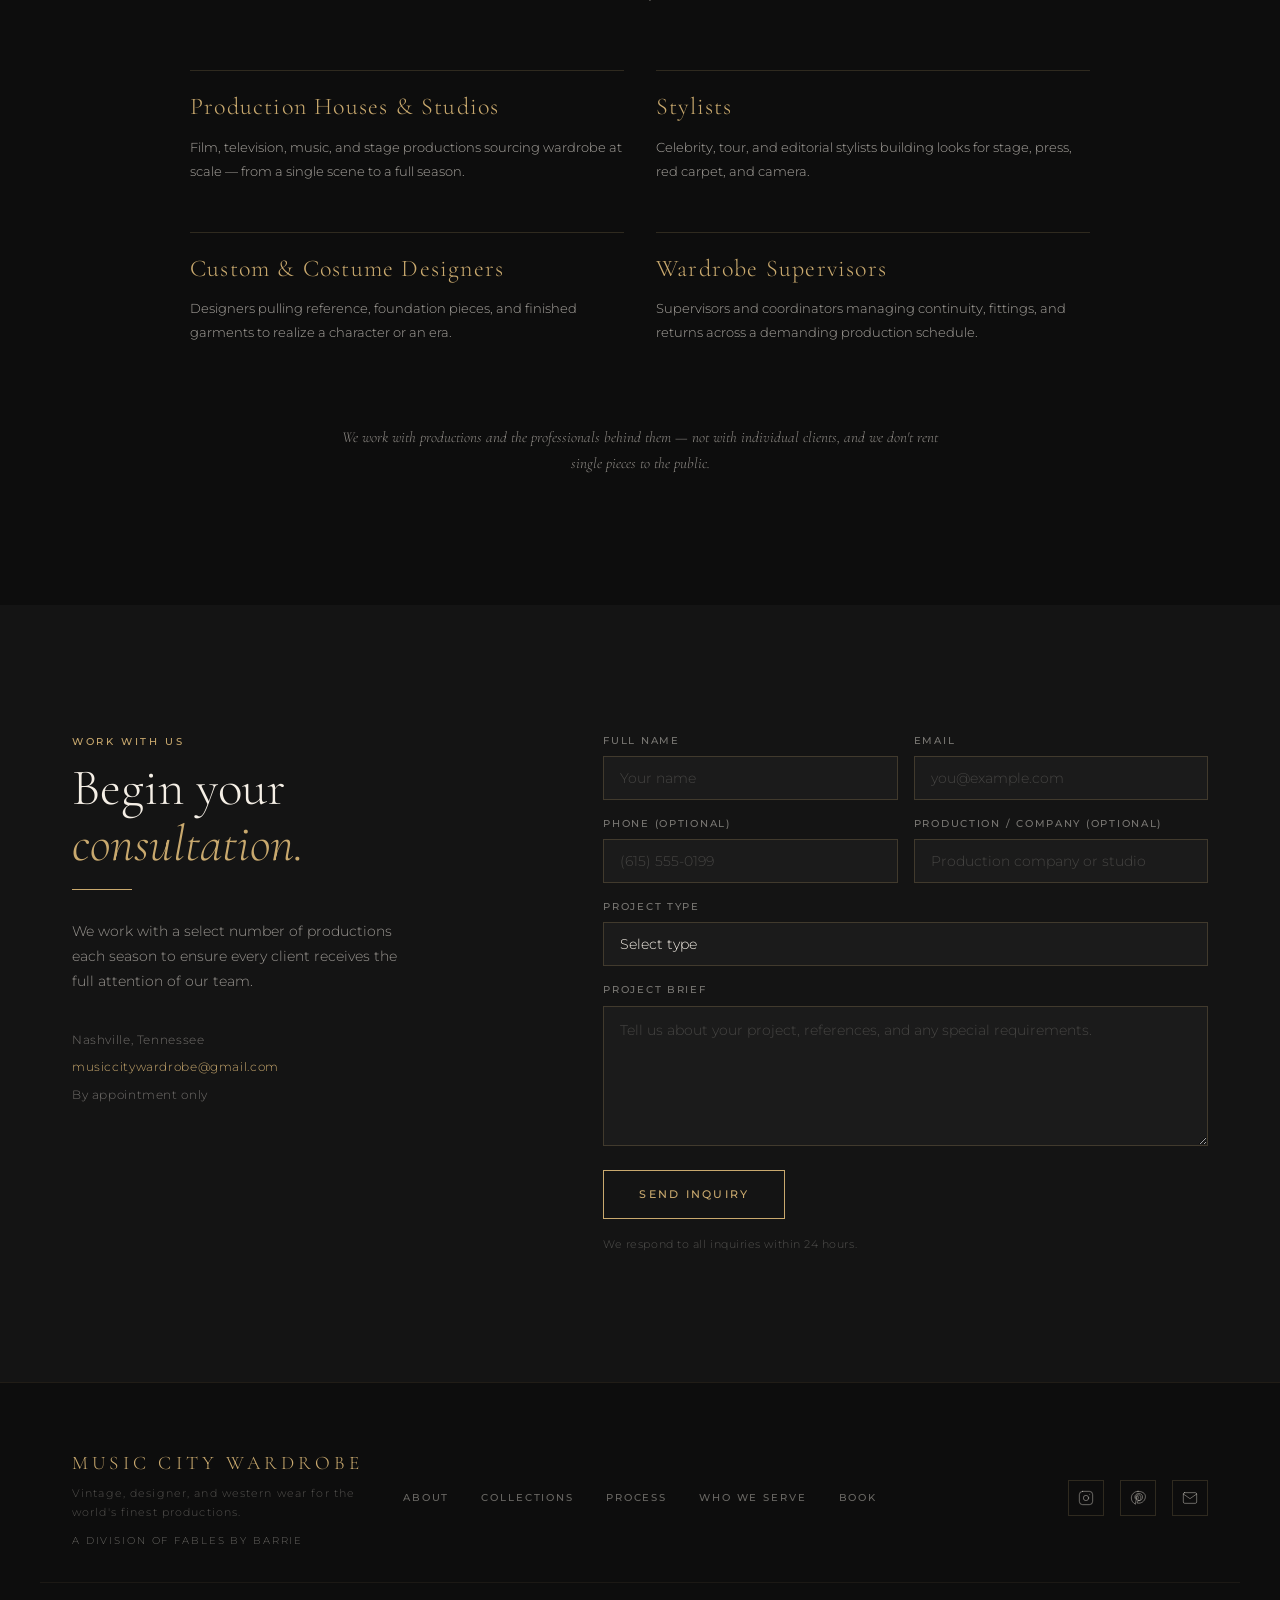
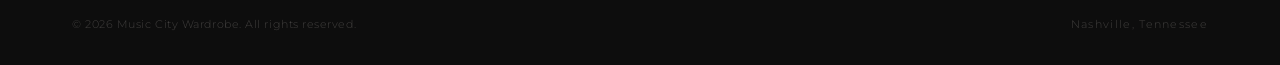
==== commit 5035328c: "Let hero subheading wrap naturally on mobile Remove the hard <br> that forced an uneven break on sma" ====
--- a/index.html
+++ b/index.html
@@ -75,7 +75,7 @@
         <em>Every vision.</em>
       </h1>
       <p class="hero__sub">
-        Vintage, designer, contemporary, and western wear rental for film,<br>
+        Vintage, designer, contemporary, and western wear rental for film,
         television, production, and music video projects. Nashville, Tennessee.
       </p>
       <a href="#contact" class="btn-primary hero__cta">Book a Consultation</a>
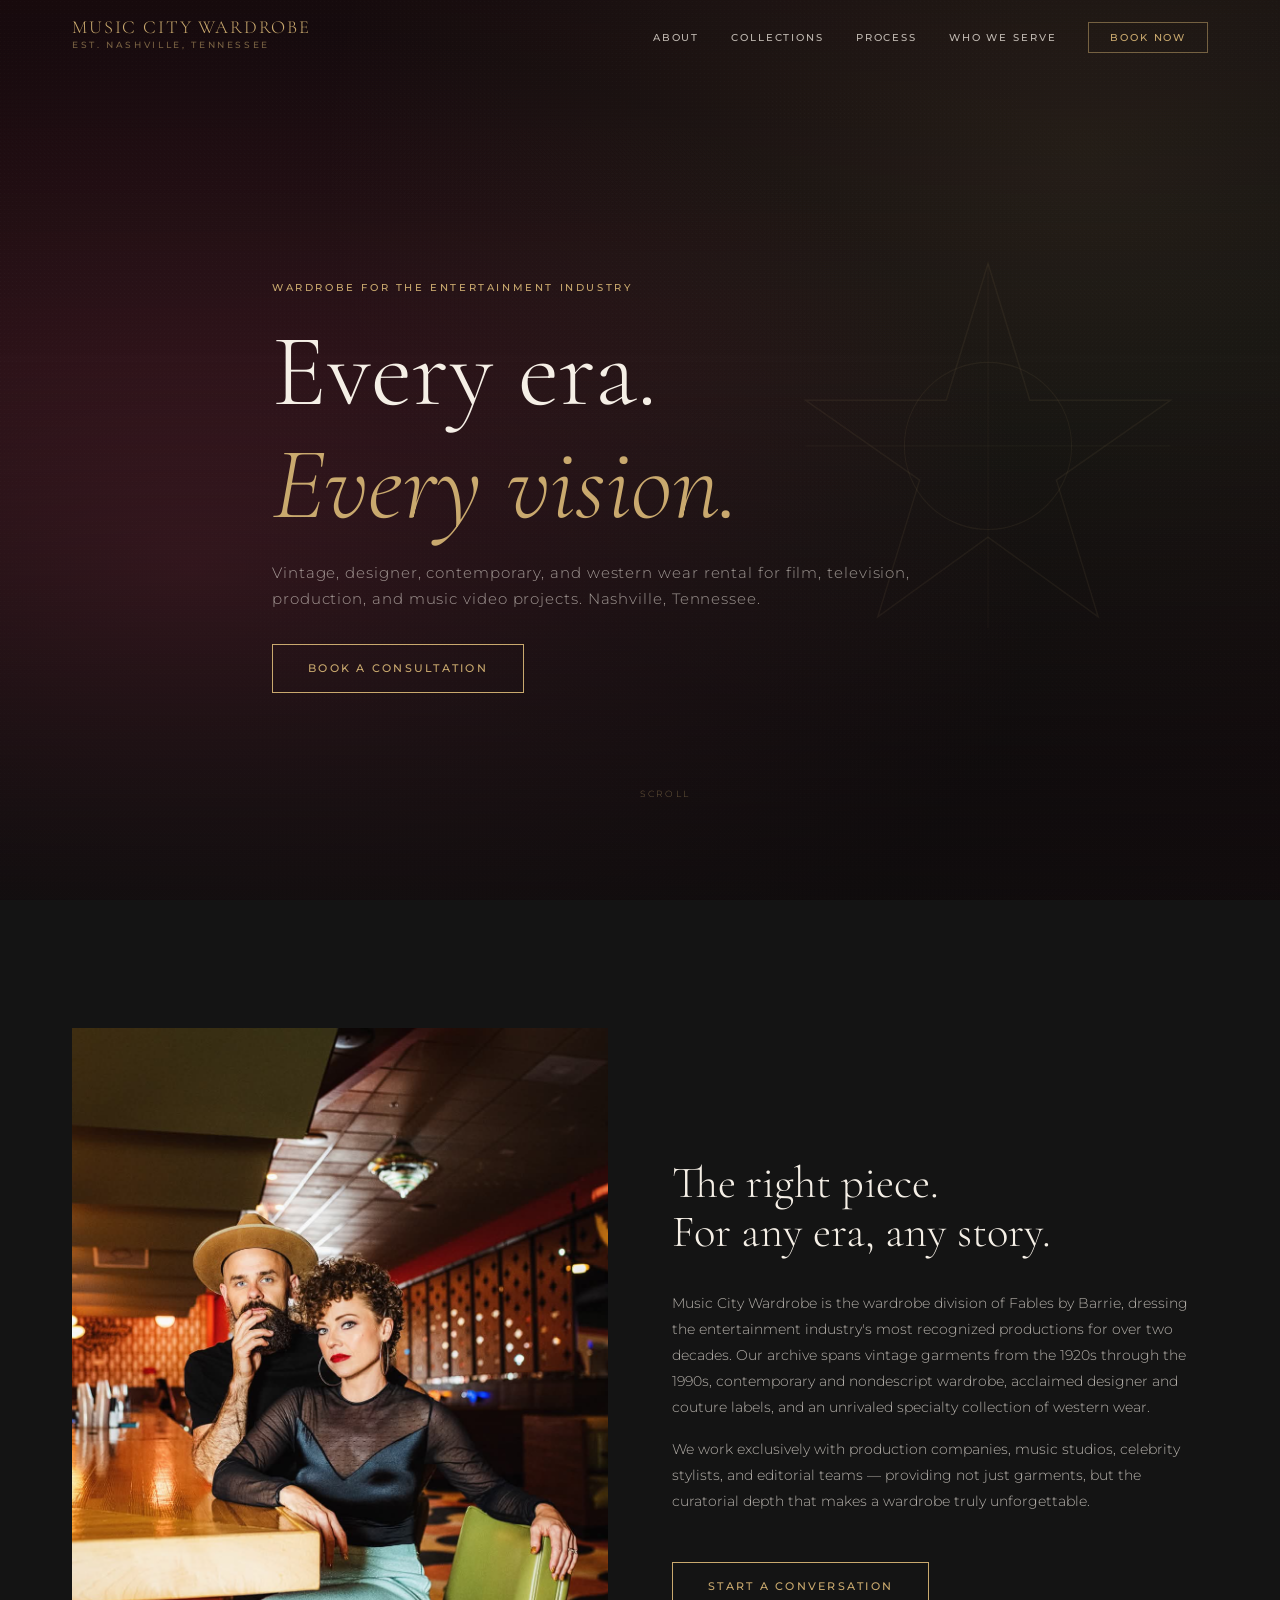
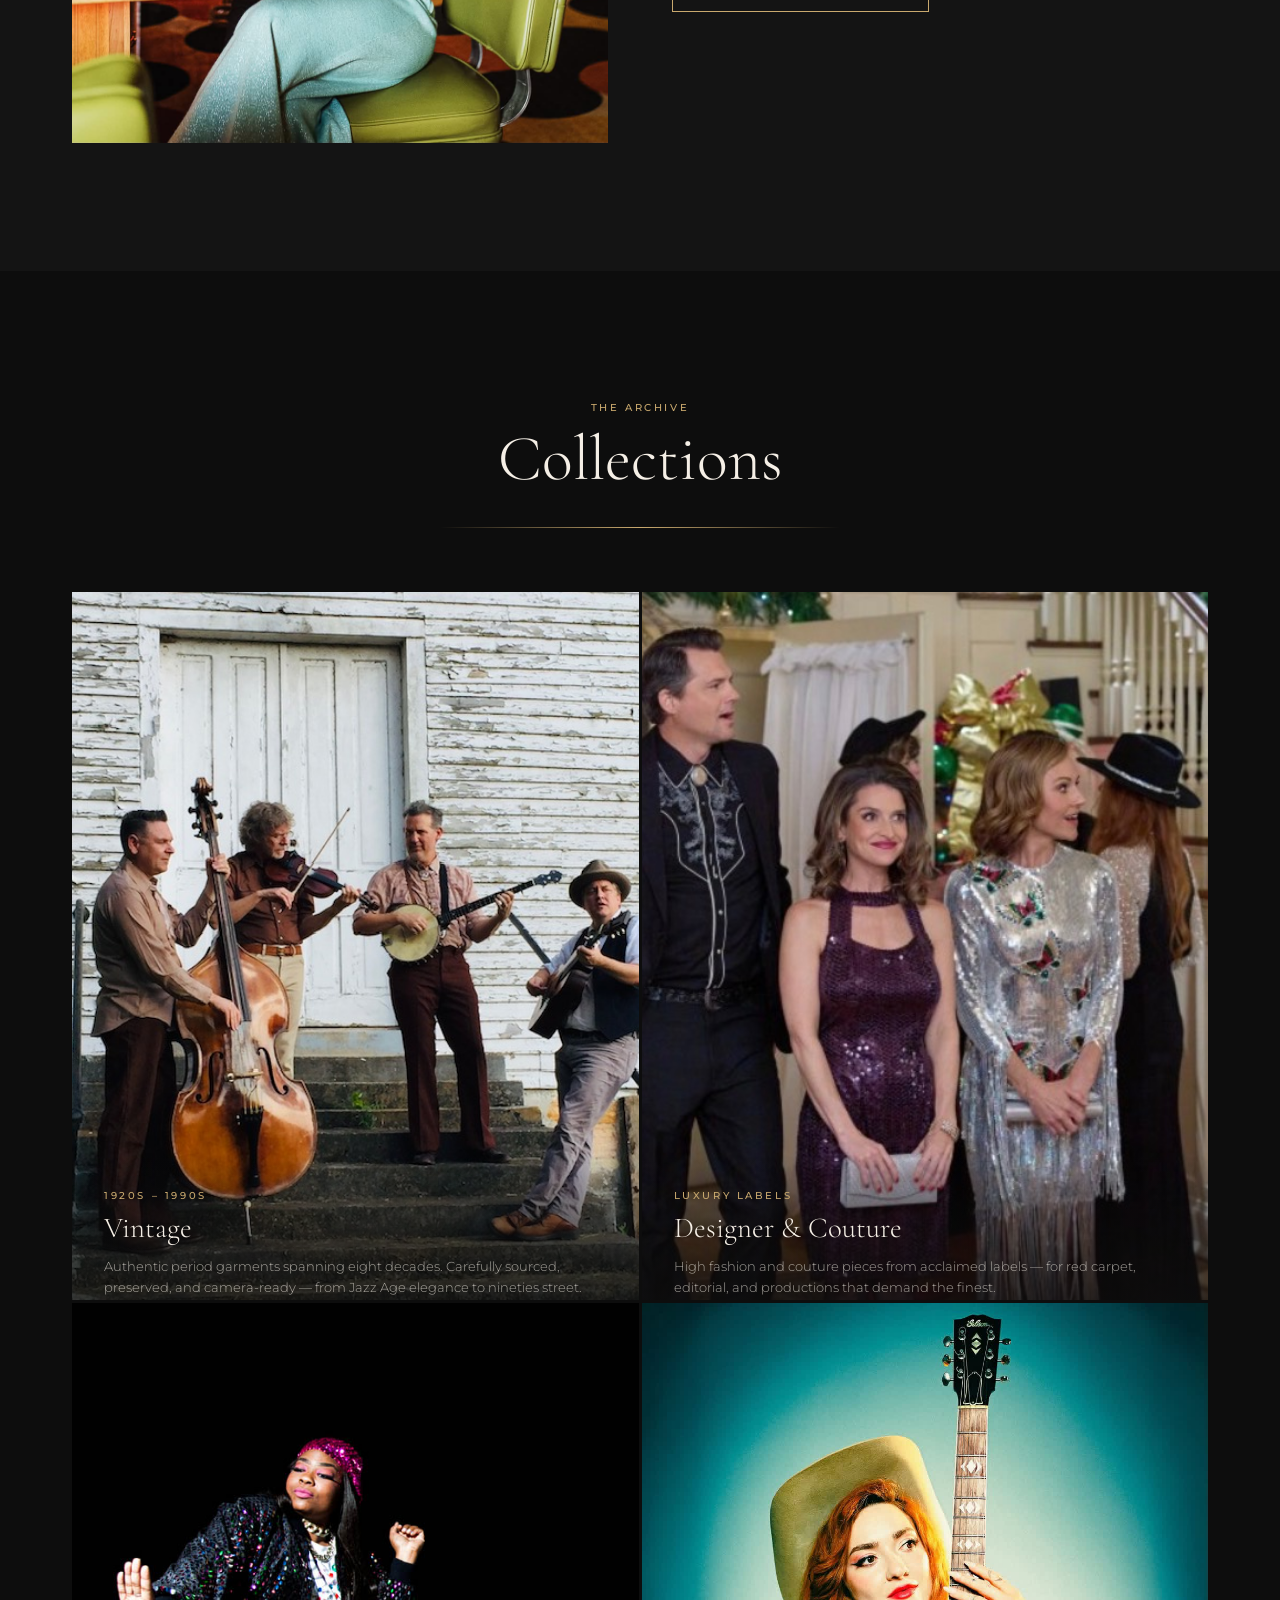
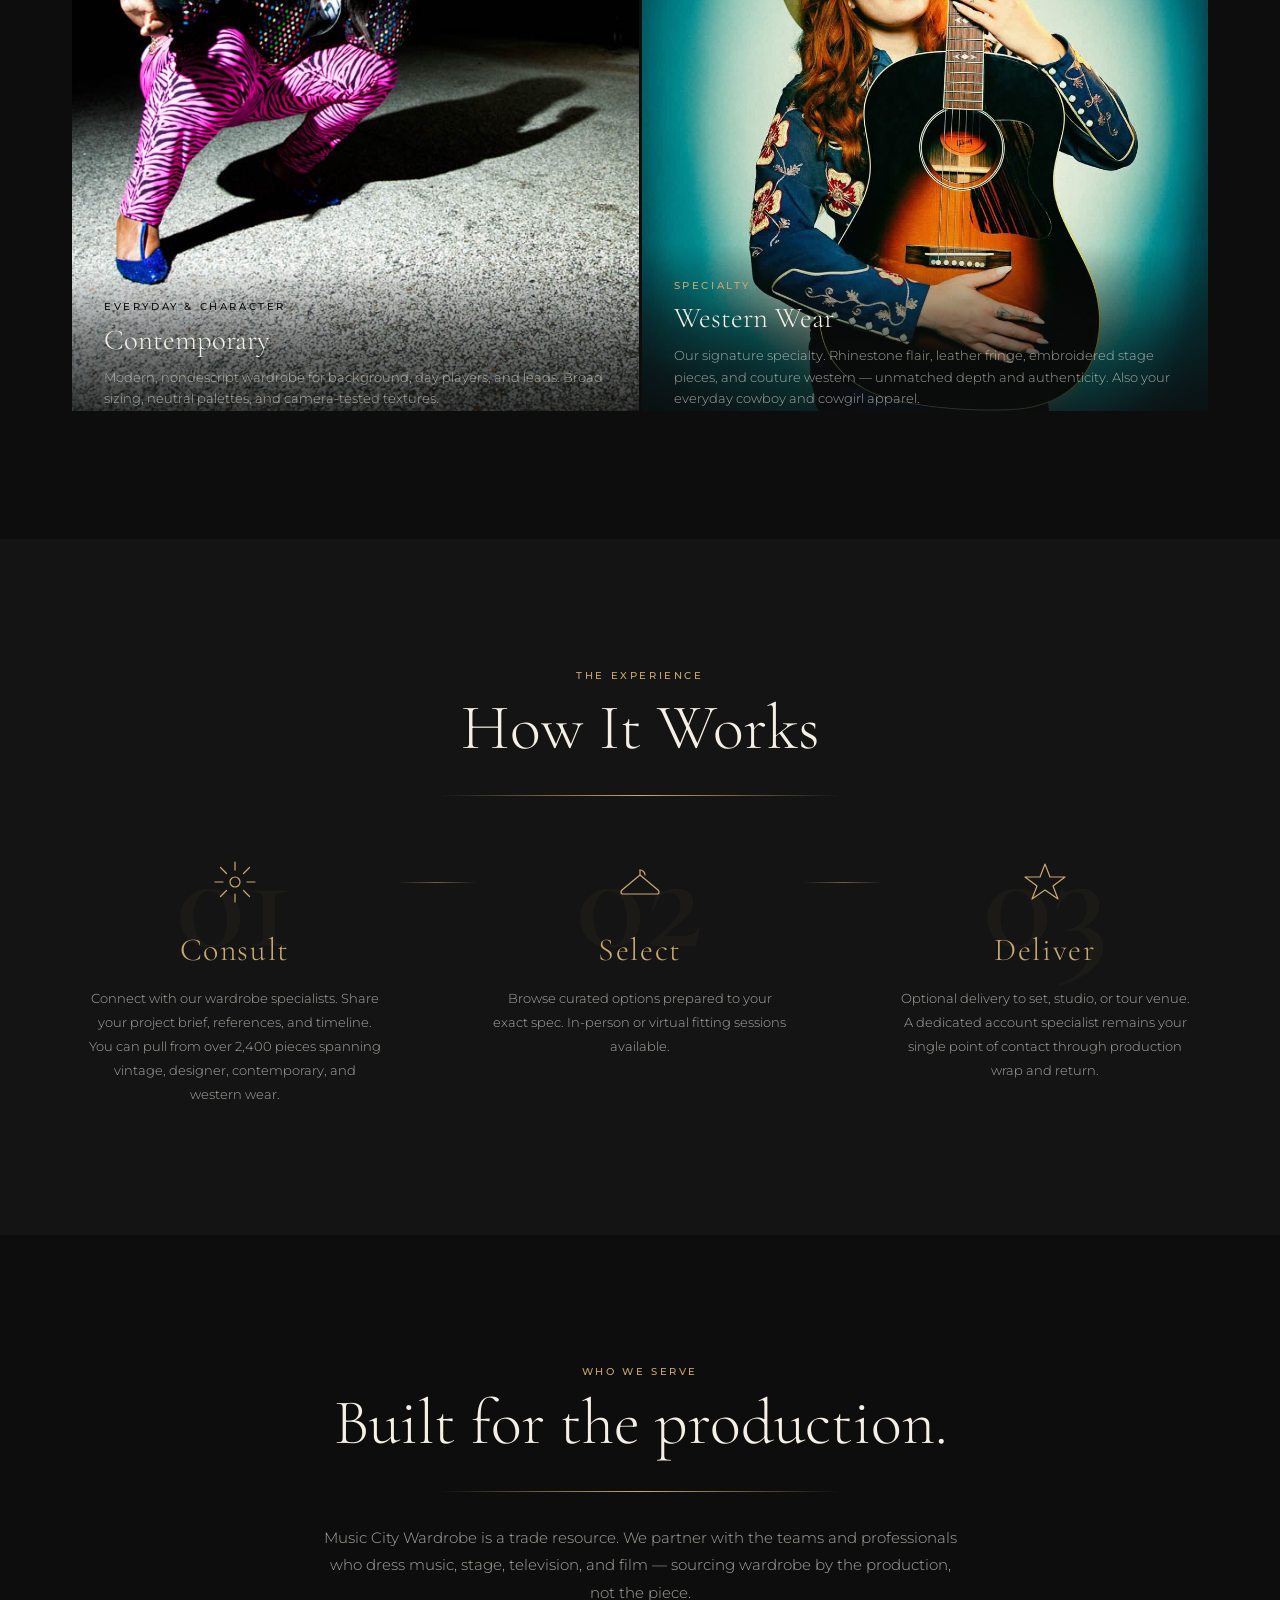
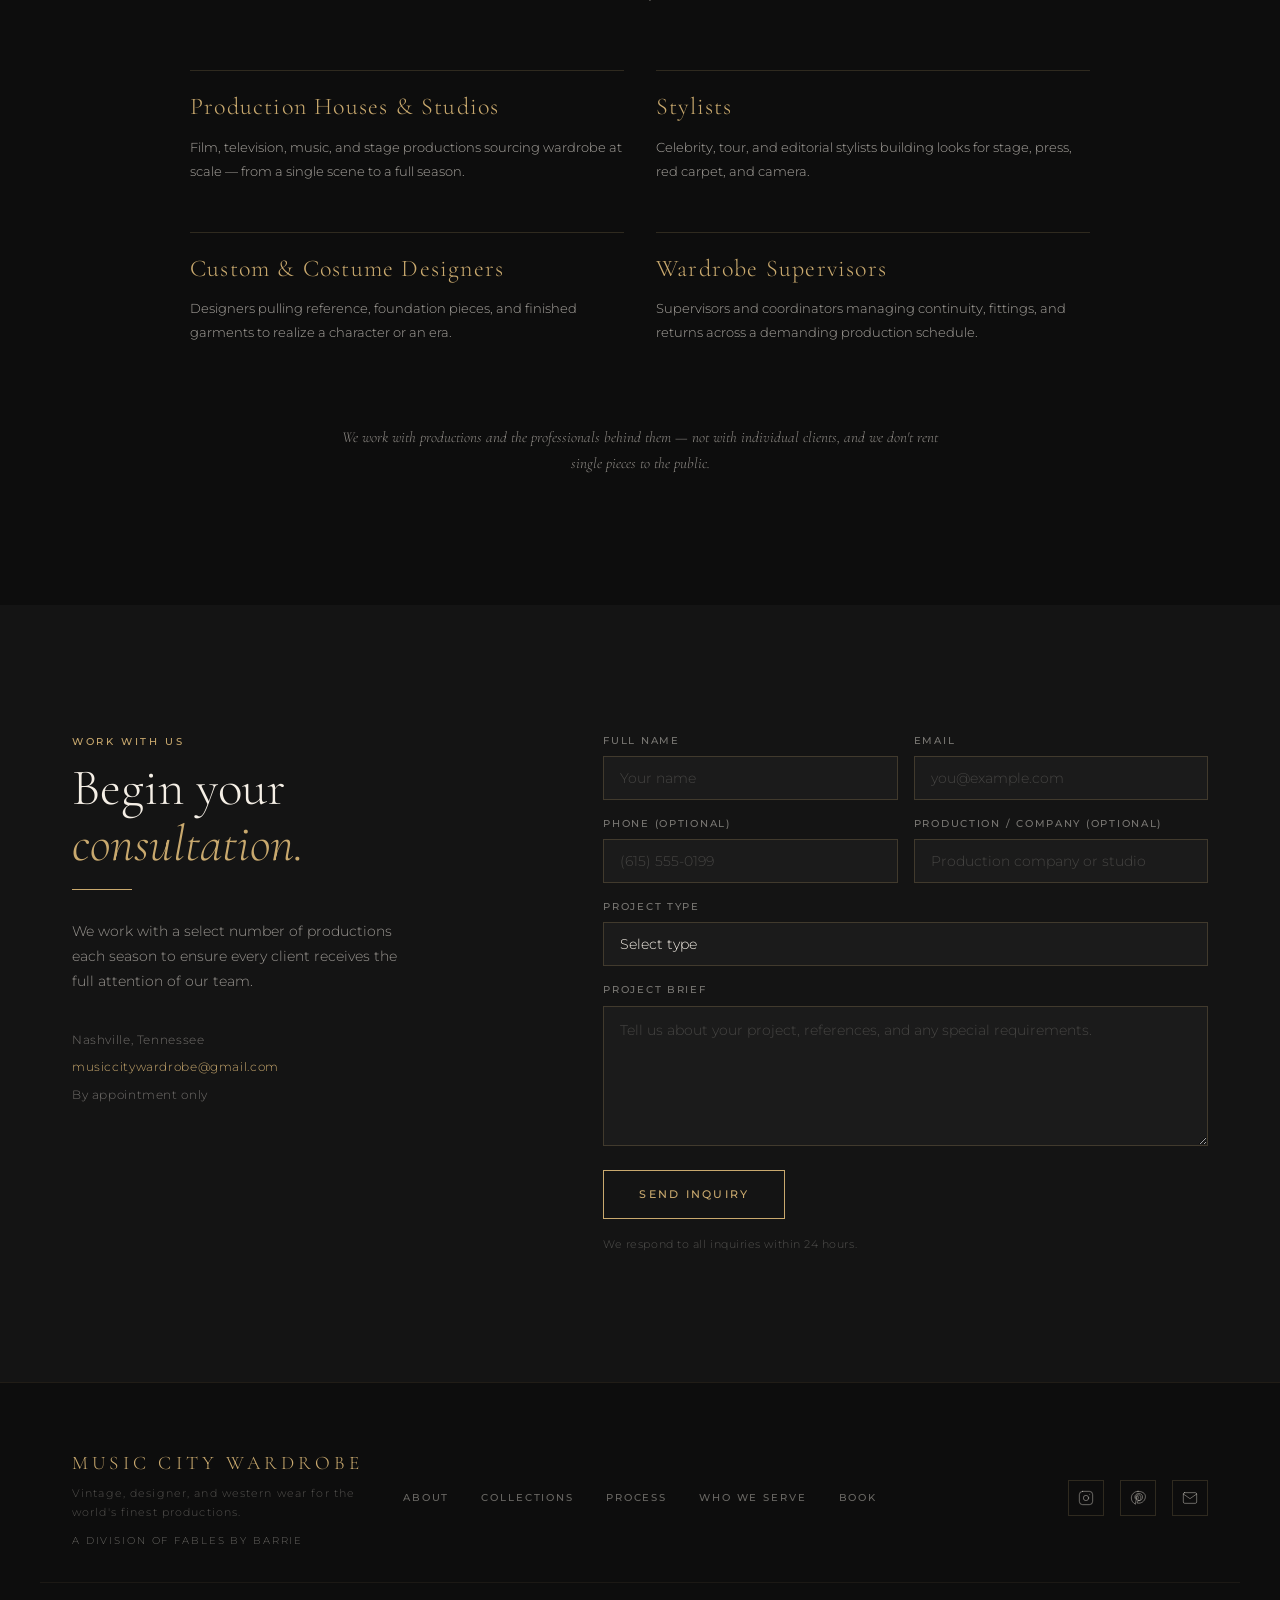
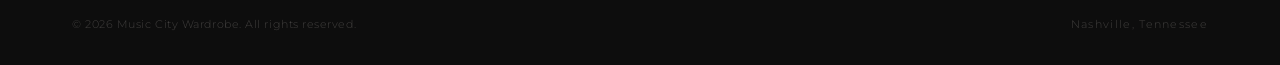
==== commit c7264d59: "Remove non-functional arrows from collection cards The cards aren't links, so the decorative arrows " ====
--- a/index.html
+++ b/index.html
@@ -163,7 +163,6 @@
               Authentic period garments spanning eight decades. Carefully sourced,
               preserved, and camera-ready — from Jazz Age elegance to nineties street.
             </p>
-            <span class="collection-card__arrow" aria-hidden="true">&#8594;</span>
           </div>
         </article>
 
@@ -176,7 +175,6 @@
               High fashion and couture pieces from acclaimed labels — for red carpet,
               editorial, and productions that demand the finest.
             </p>
-            <span class="collection-card__arrow" aria-hidden="true">&#8594;</span>
           </div>
         </article>
 
@@ -189,7 +187,6 @@
               Modern, nondescript wardrobe for background, day players, and leads.
               Broad sizing, neutral palettes, and camera-tested textures.
             </p>
-            <span class="collection-card__arrow" aria-hidden="true">&#8594;</span>
           </div>
         </article>
 
@@ -202,7 +199,6 @@
               Our signature specialty. Rhinestone flair, leather fringe, embroidered
               stage pieces, and couture western — unmatched depth and authenticity. Also your everyday cowboy and cowgirl apparel.
             </p>
-            <span class="collection-card__arrow" aria-hidden="true">&#8594;</span>
           </div>
         </article>
 
--- a/style.css
+++ b/style.css
@@ -588,11 +588,11 @@
 }
 
 .collection-card__img--film {
-  background: url('images/designer.jpg') center 25% / cover no-repeat;
+  background: url('images/designer.jpg') 68% center / cover no-repeat;
 }
 
 .collection-card__img--editorial {
-  background: url('images/contemporary.jpg') center 30% / cover no-repeat;
+  background: url('images/contemporary.jpg') 36% center / cover no-repeat;
 }
 
 .collection-card__img--redcarpet {
@@ -617,6 +617,11 @@
   margin-bottom: 0.4rem;
 }
 
+/* Contemporary card: label overlaps the bright, lit ground — dark for contrast */
+.collection-card__img--editorial + .collection-card__body .collection-card__label {
+  color: var(--color-black);
+}
+
 .collection-card__title {
   font-family: var(--font-display);
   font-size: 1.8rem;
@@ -631,17 +636,6 @@
   color: rgba(var(--fg-rgb), 0.65);
   line-height: 1.7;
   margin-bottom: 0.8rem;
-}
-
-.collection-card__arrow {
-  color: var(--color-gold);
-  font-size: 1.1rem;
-  display: inline-block;
-  transition: transform var(--transition-base);
-}
-
-.collection-card:hover .collection-card__arrow {
-  transform: translateX(6px);
 }
 
 /* ─────────────────────────────────────────────────────────────
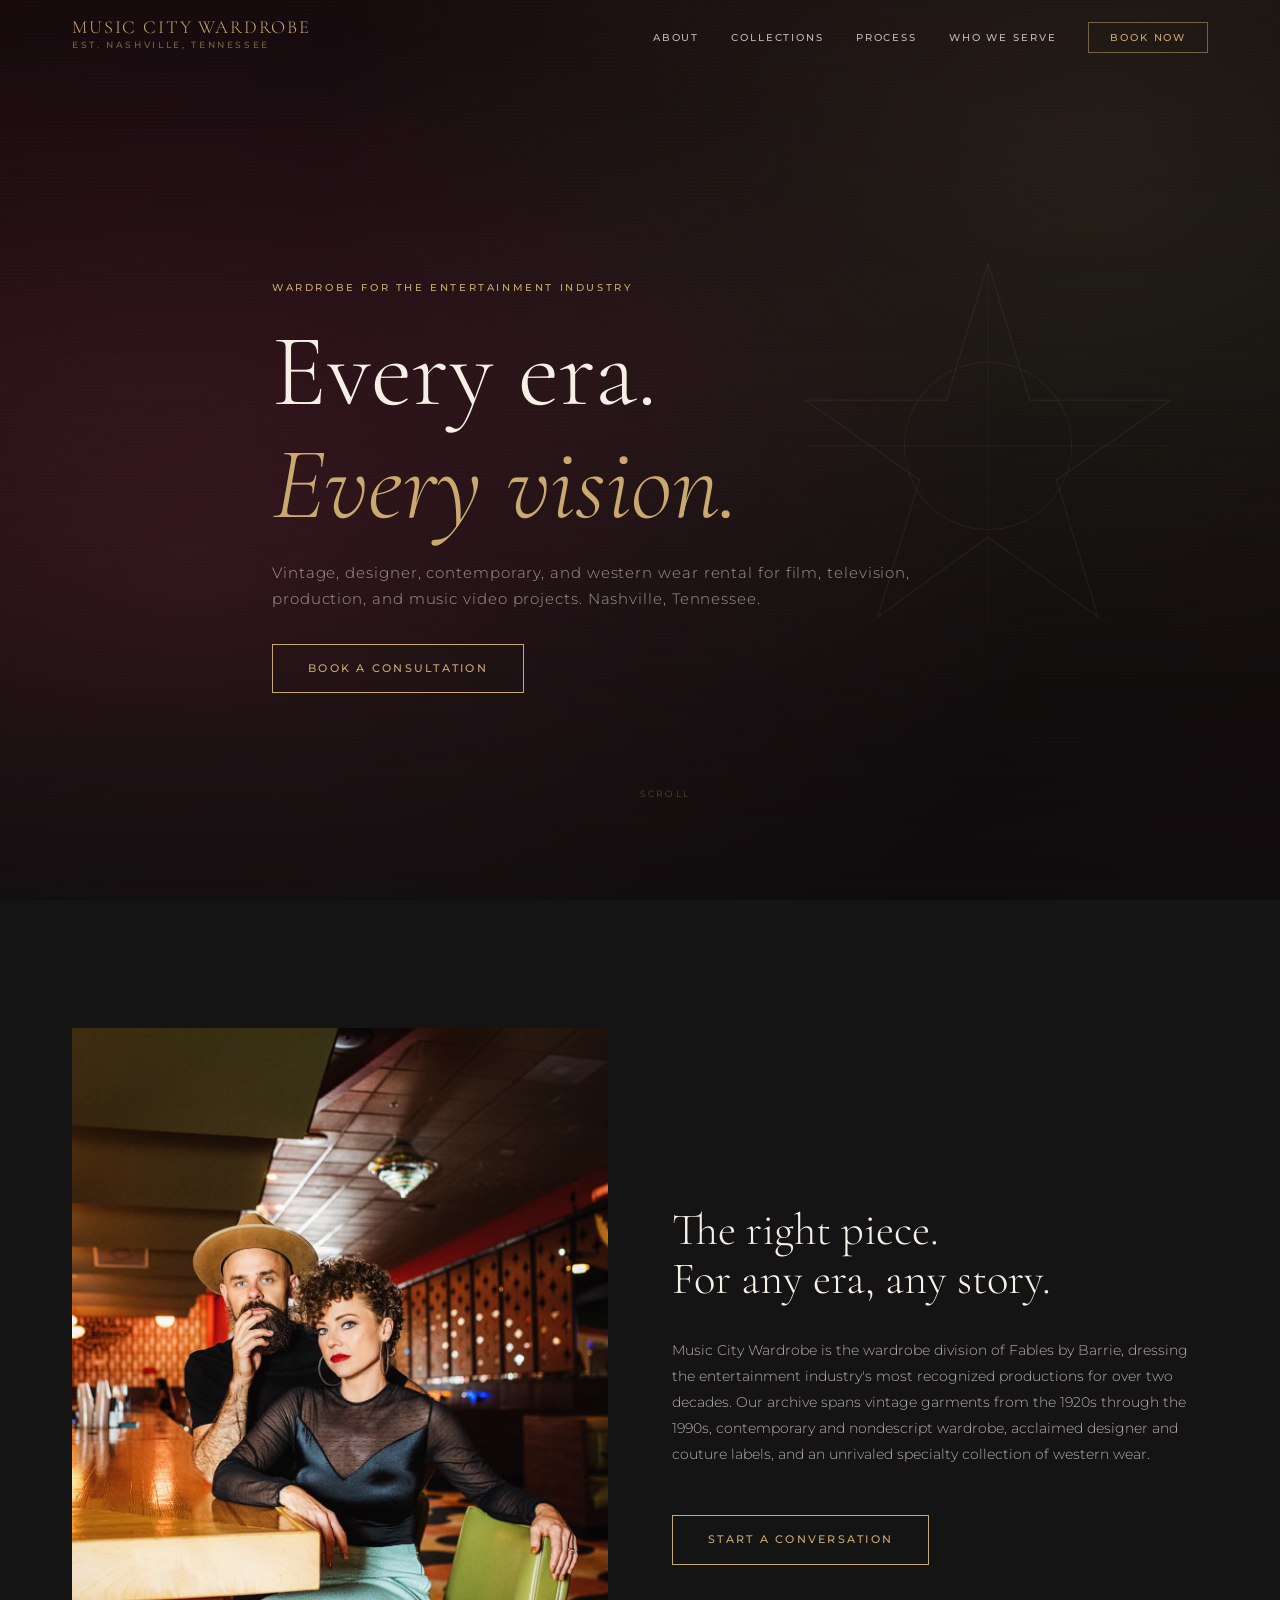
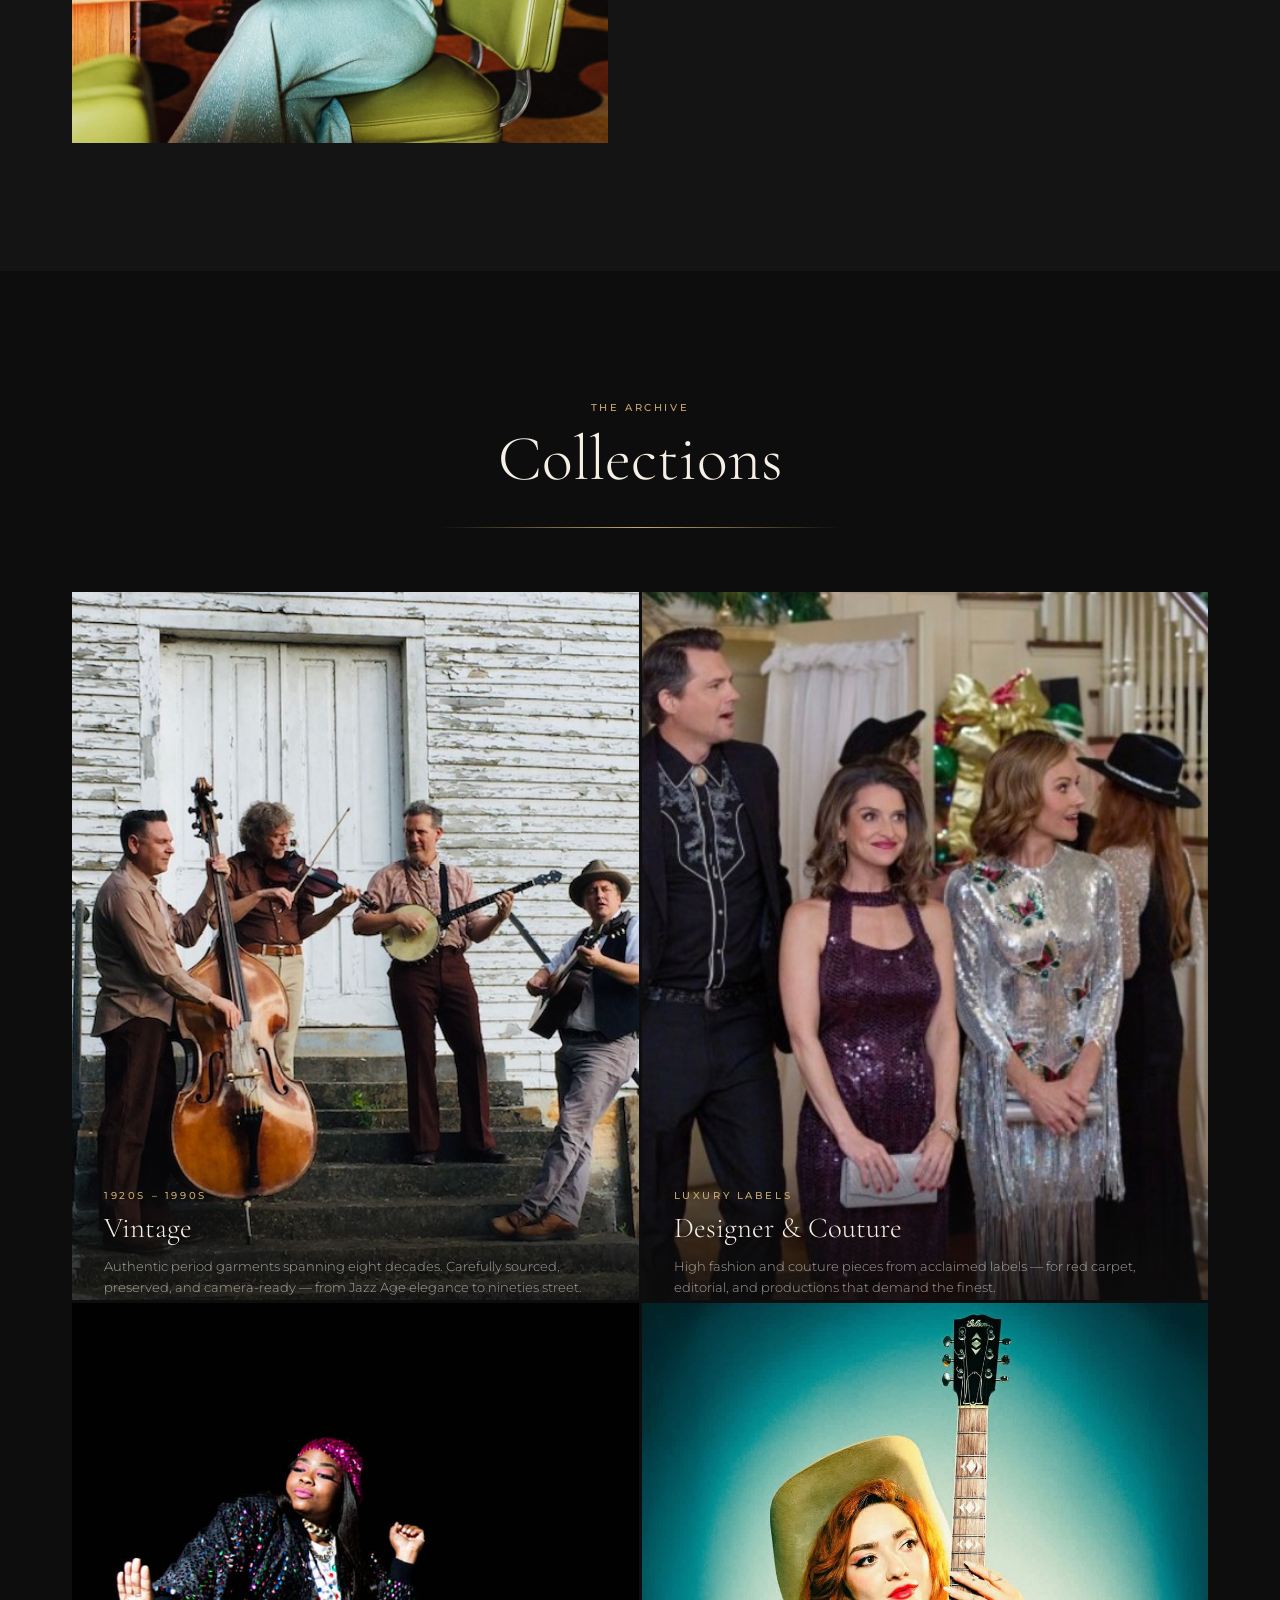
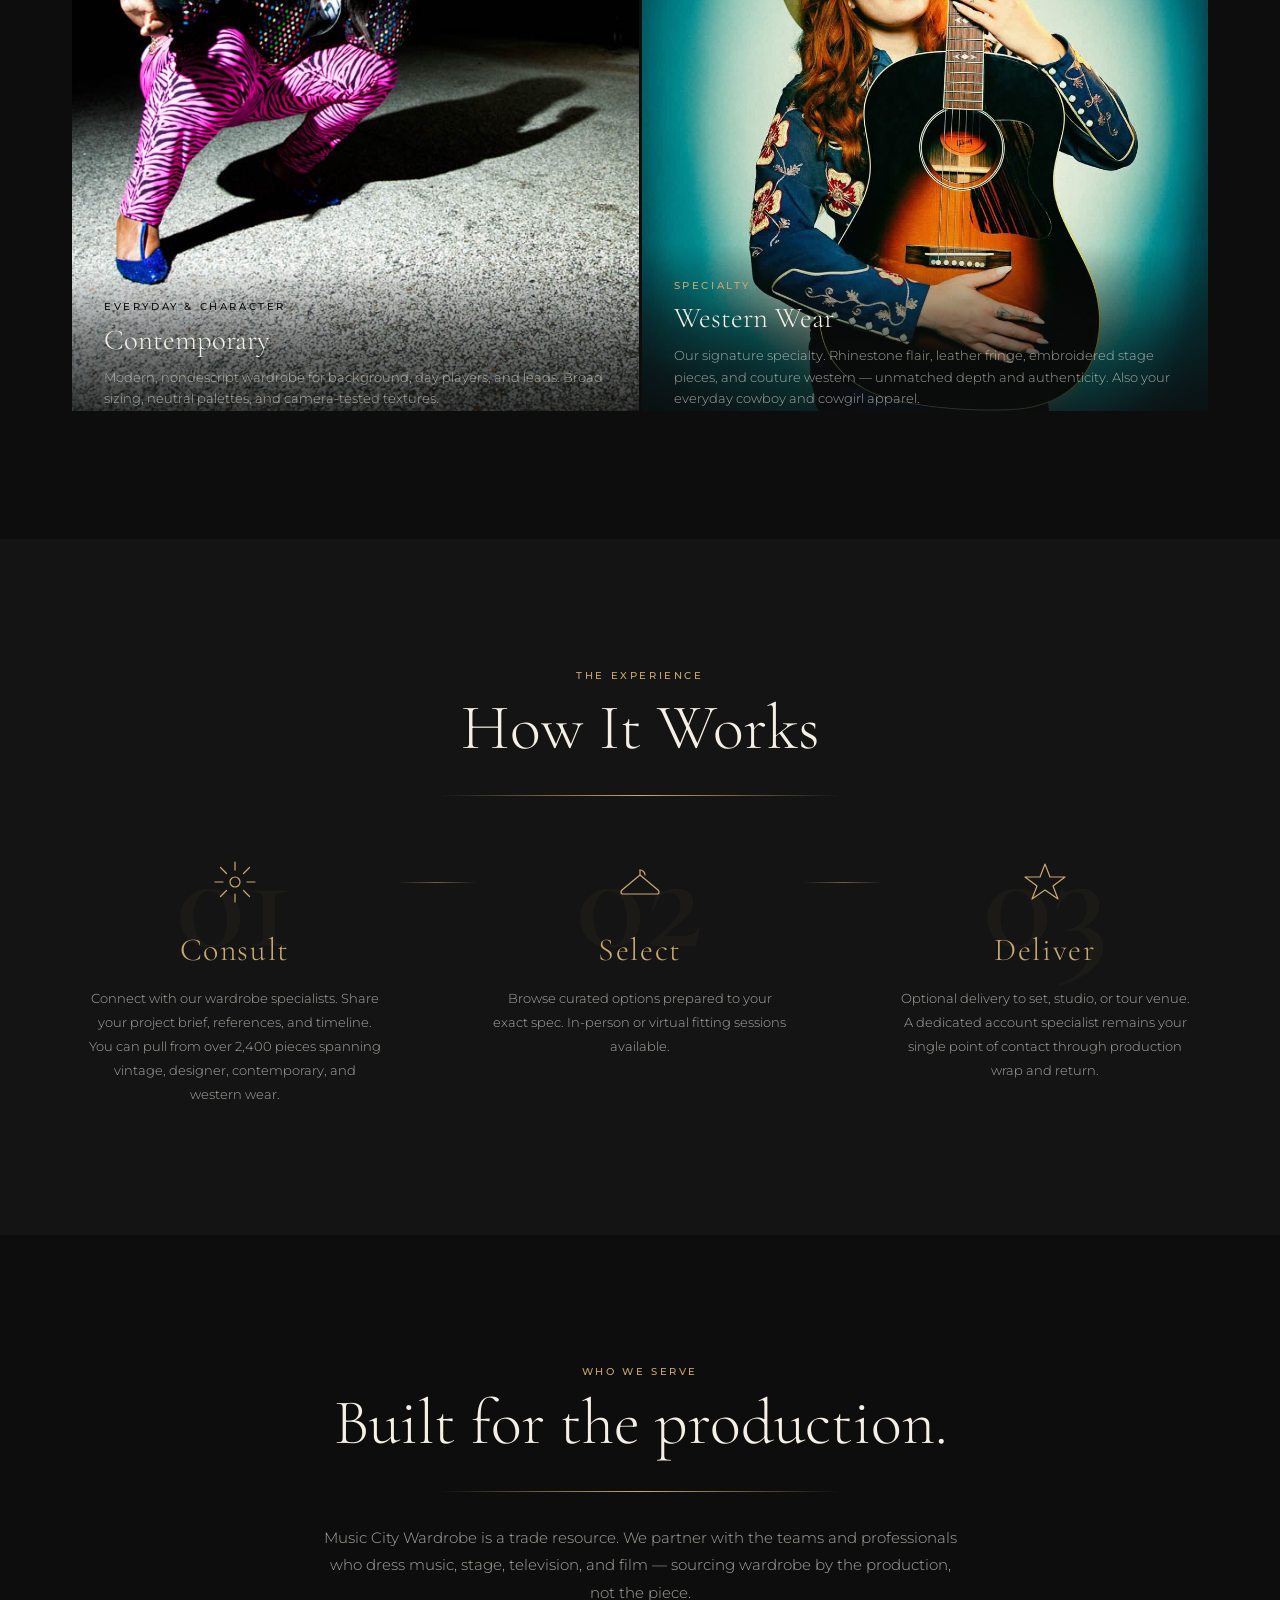
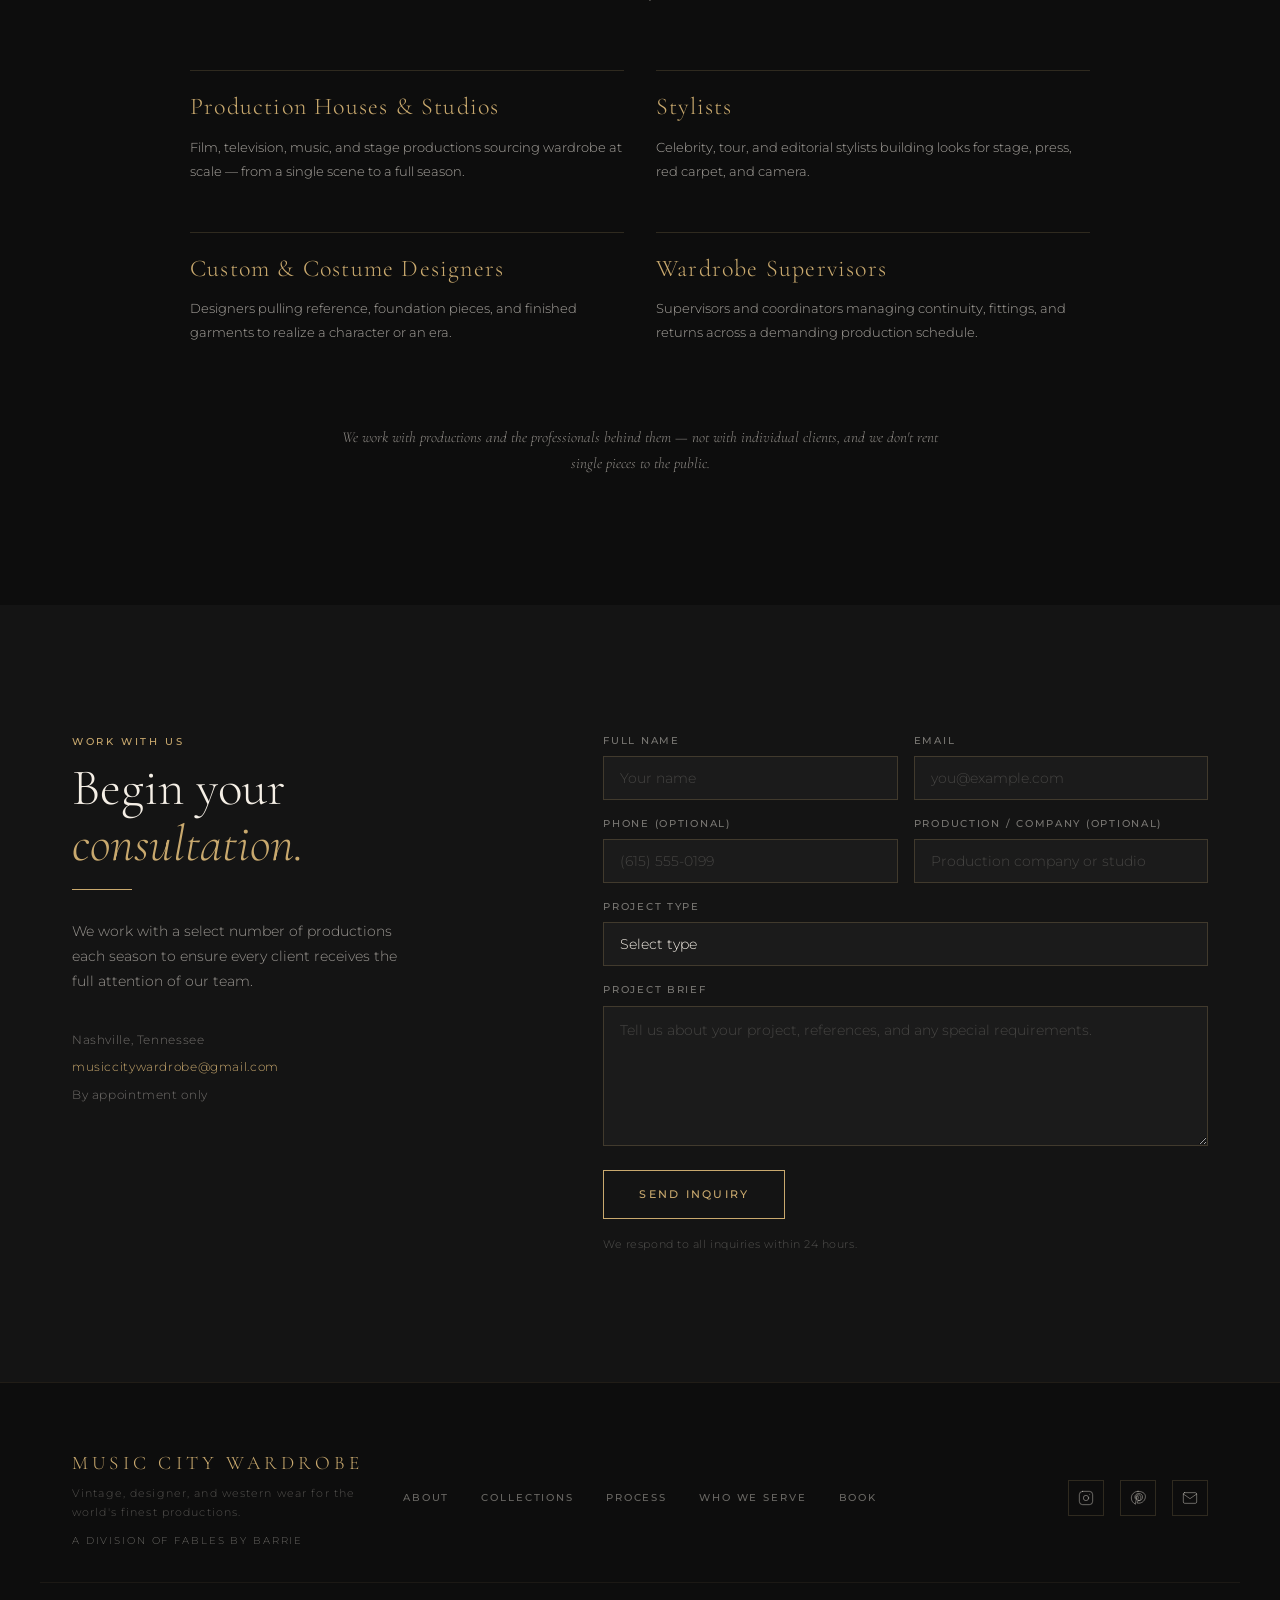
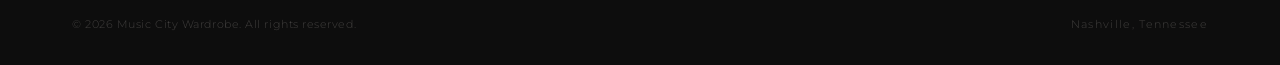
==== commit 18c15283: "Remove second About paragraph Drops the "We work exclusively with production companies…" paragraph f" ====
--- a/index.html
+++ b/index.html
@@ -112,11 +112,6 @@
           1920s through the 1990s, contemporary and nondescript wardrobe,
           acclaimed designer and couture labels, and an unrivaled specialty
           collection of western wear.
-        </p>
-        <p class="about__body reveal">
-          We work exclusively with production companies, music studios, celebrity
-          stylists, and editorial teams — providing not just garments, but the
-          curatorial depth that makes a wardrobe truly unforgettable.
         </p>
 <!--
         <div class="about__stat-row reveal">
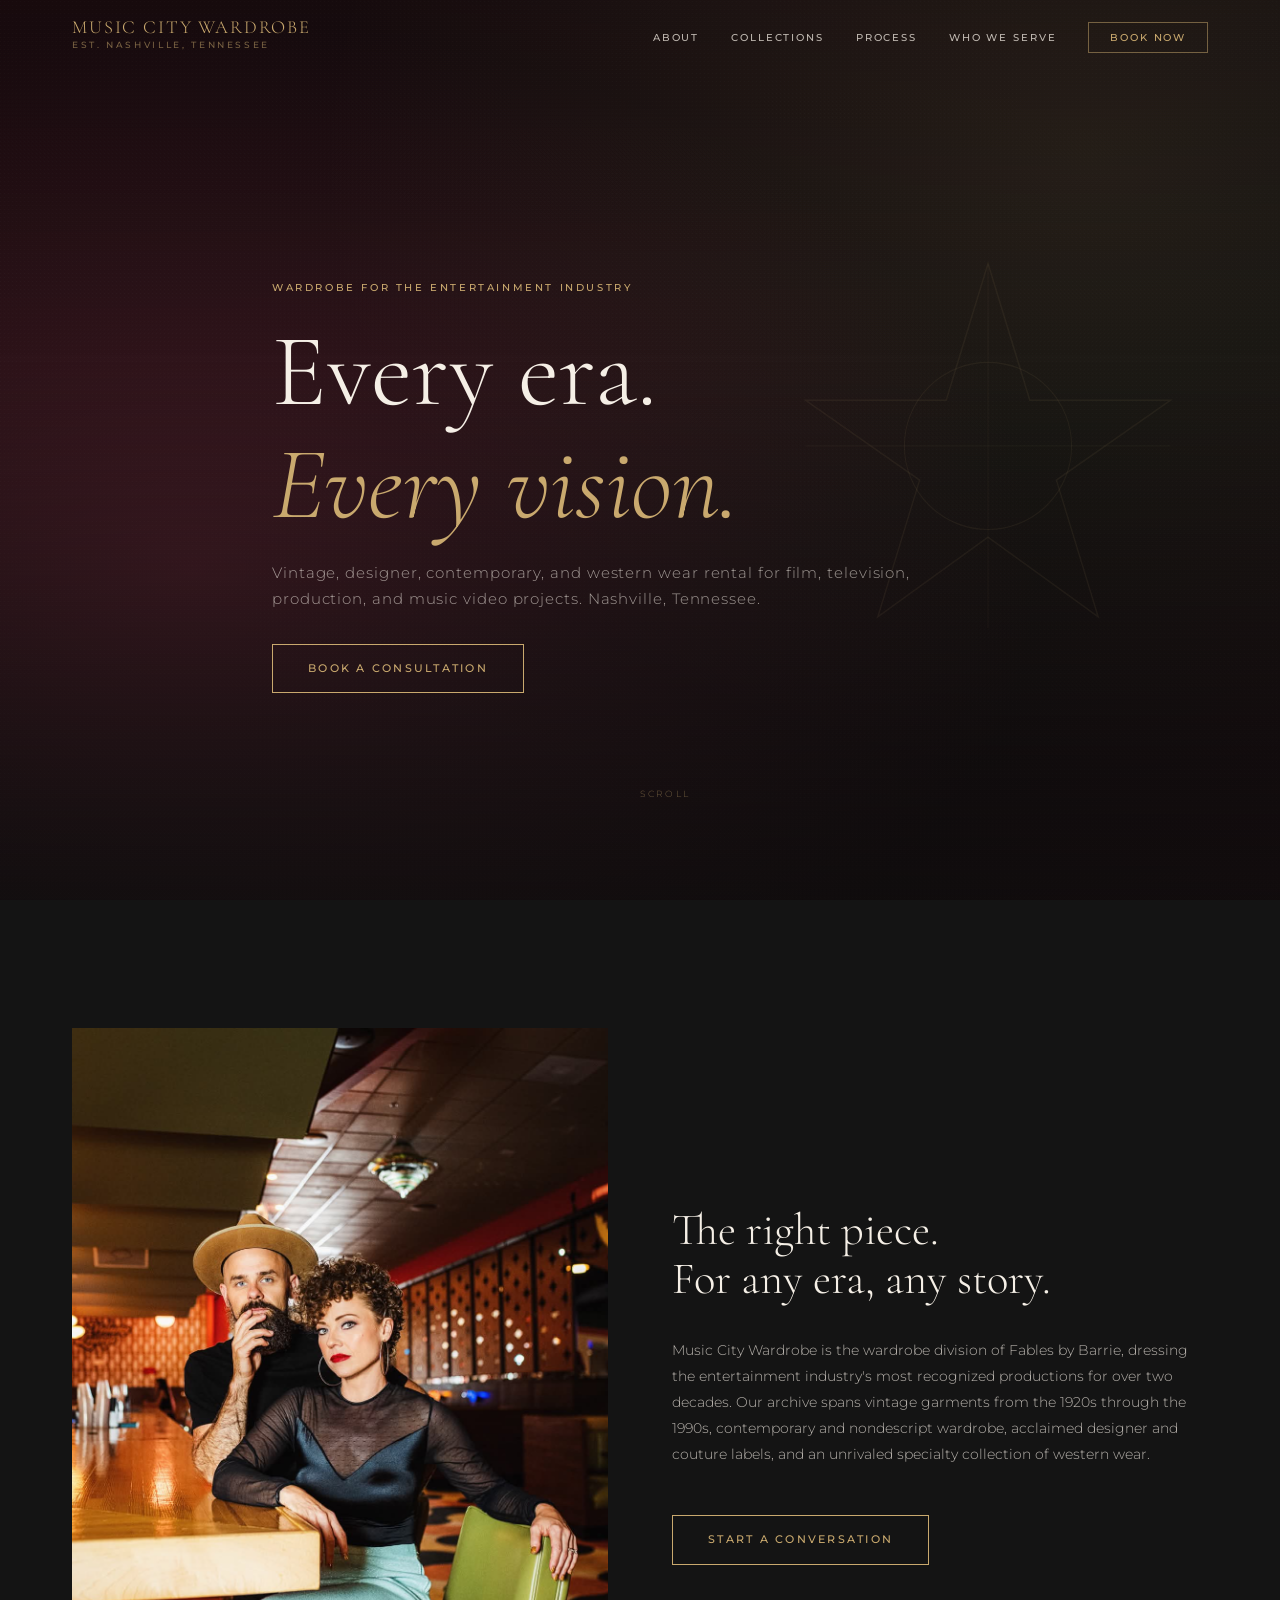
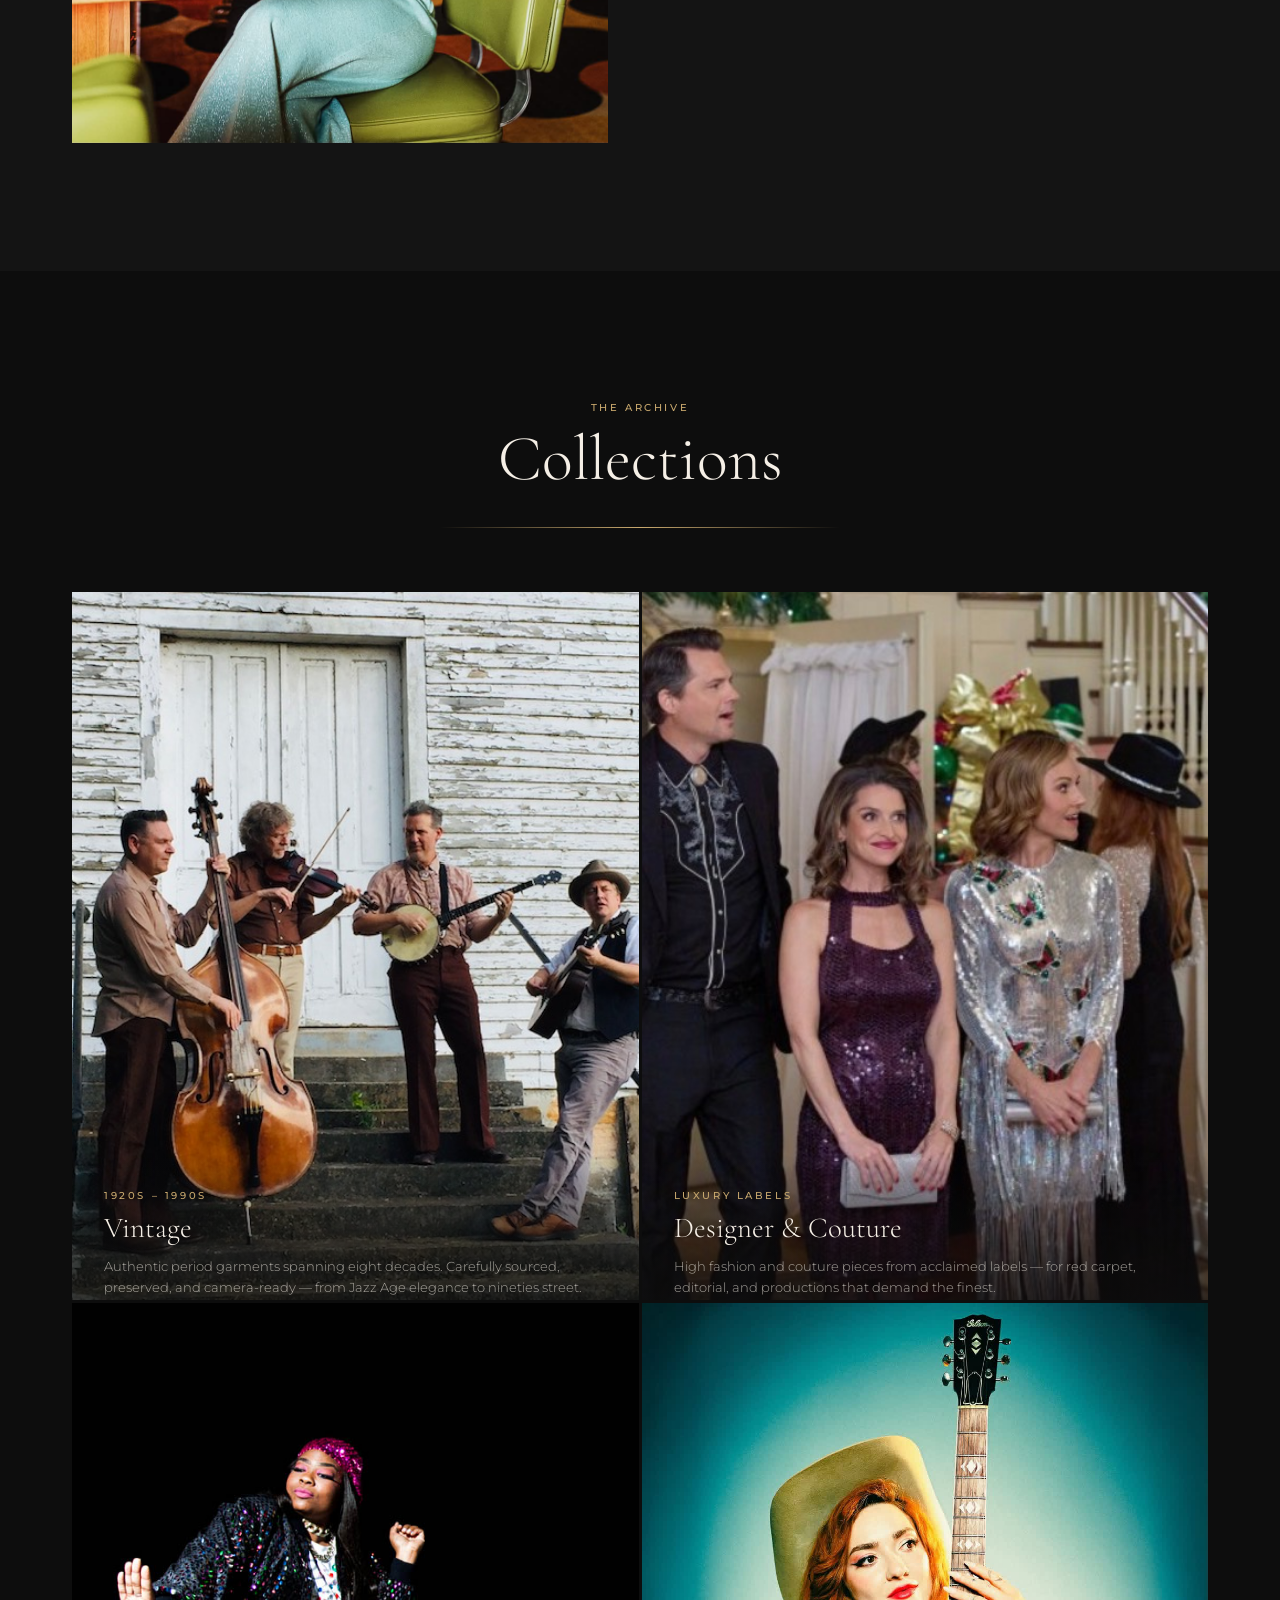
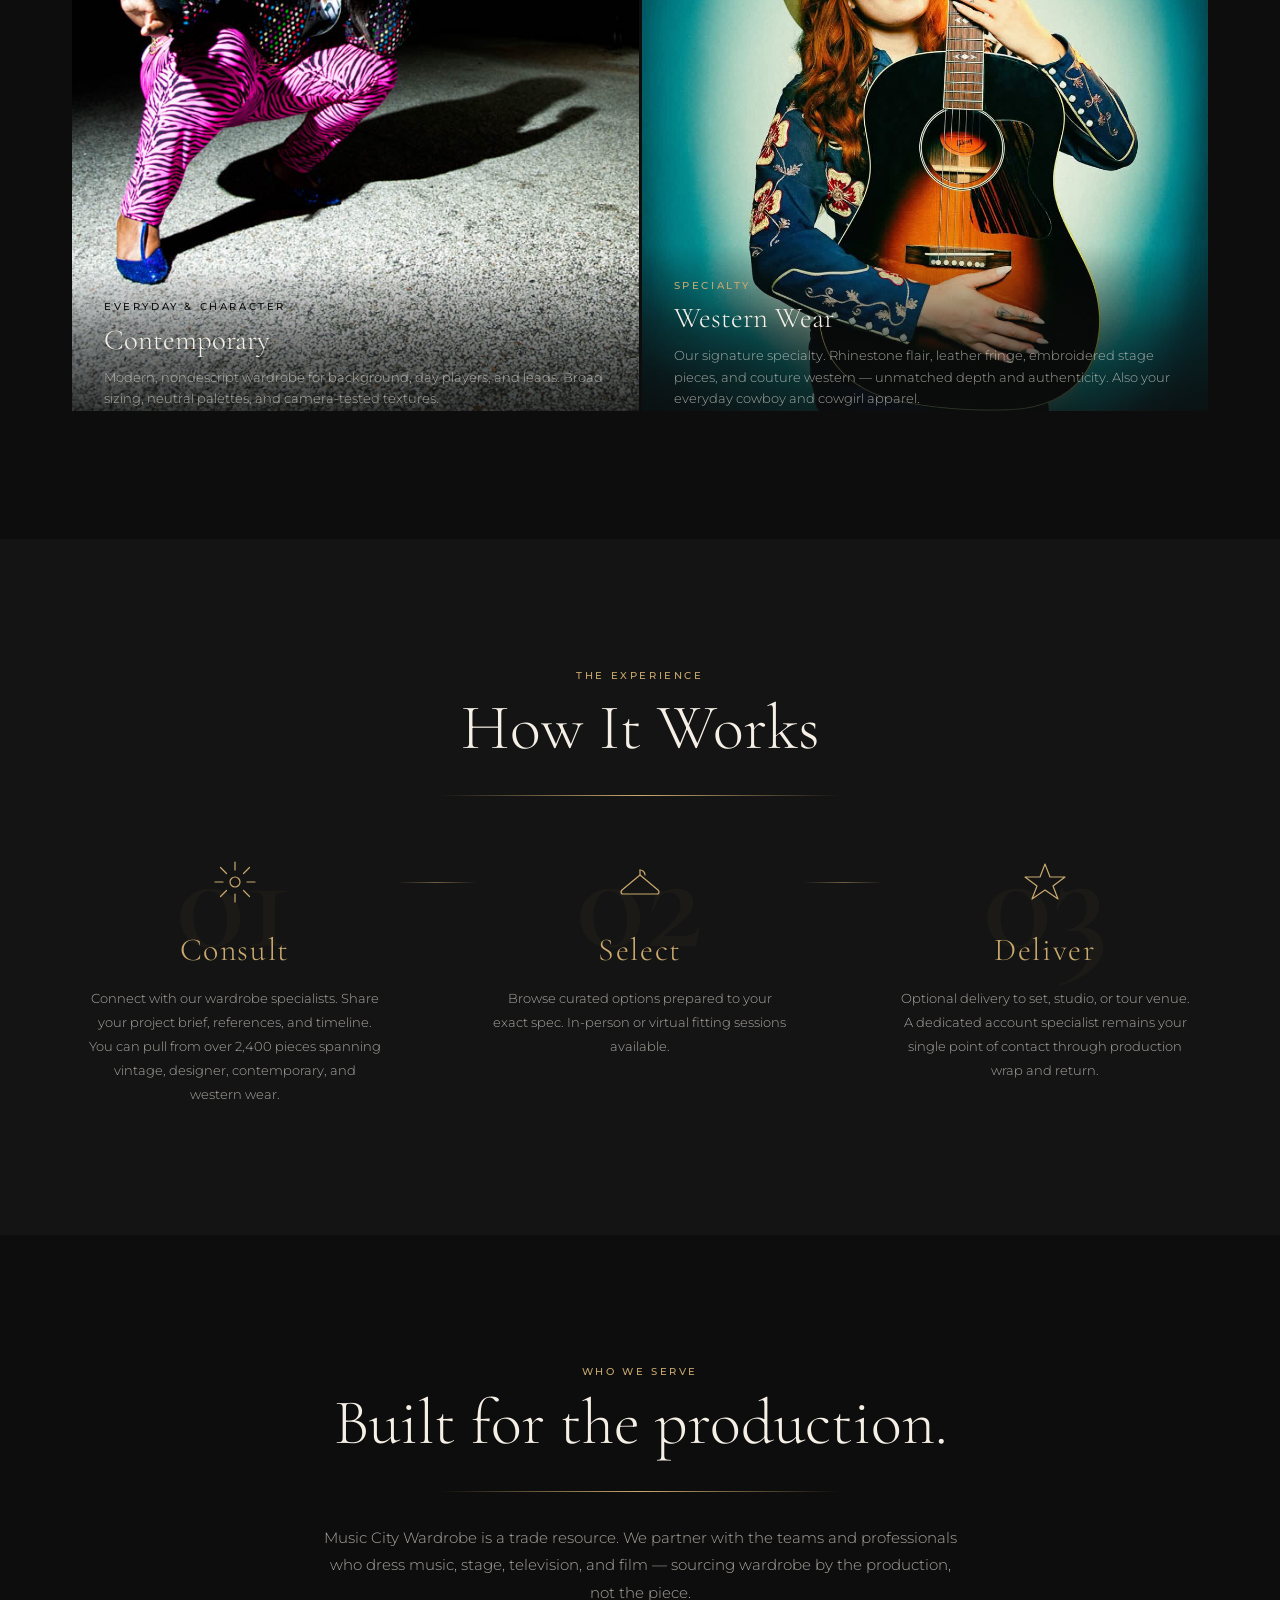
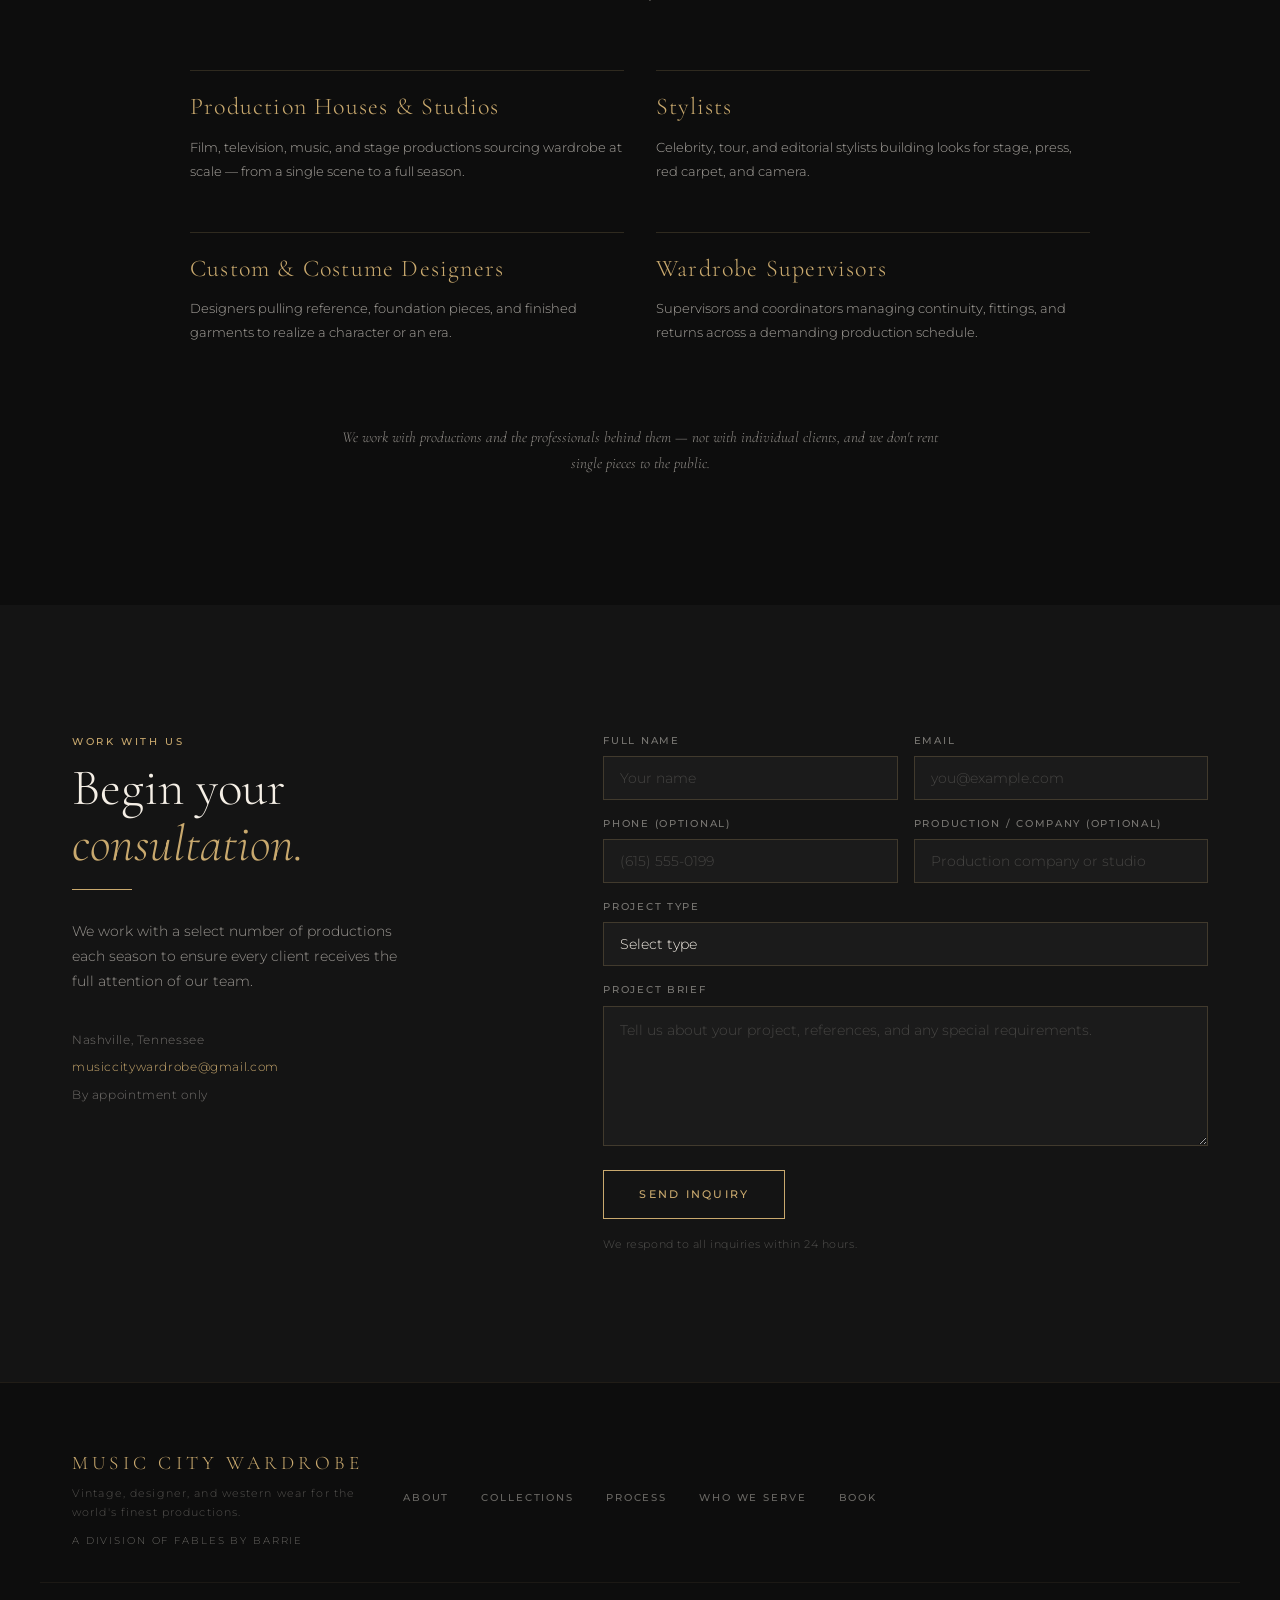
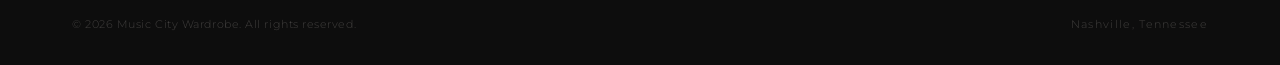
==== commit ab2c0356: "SEO: real <img> elements, caching/security headers, H1 semantics Acts on the high/medium findings fr" ====
--- a/index.html
+++ b/index.html
@@ -3,12 +3,85 @@
 <head>
   <meta charset="UTF-8">
   <meta name="viewport" content="width=device-width, initial-scale=1.0">
-  <meta name="description" content="Music City Wardrobe — Premium wardrobe rental for film, television, music, and red carpet. Vintage, designer, contemporary, and western wear specialists serving the entertainment industry from Nashville, Tennessee.">
-  <title>Music City Wardrobe — The Industry's Wardrobe</title>
+
+  <!-- Primary meta -->
+  <title>Music City Wardrobe | Nashville Wardrobe Rental for Film, TV &amp; Music</title>
+  <meta name="description" content="Nashville wardrobe & costume rental for film, television, music video, and red carpet — vintage, designer, contemporary, and western wear for the entertainment industry.">
+  <link rel="canonical" href="https://musiccitywardrobe.com/">
+  <meta name="robots" content="index, follow">
+  <meta name="theme-color" content="#0D0D0D">
+  <meta name="geo.region" content="US-TN">
+  <meta name="geo.placename" content="Nashville">
+
+  <!-- Open Graph -->
+  <meta property="og:type" content="website">
+  <meta property="og:site_name" content="Music City Wardrobe">
+  <meta property="og:title" content="Music City Wardrobe — Nashville Wardrobe Rental for Film, TV & Music">
+  <meta property="og:description" content="Nashville wardrobe & costume rental for film, television, music video, and red carpet — vintage, designer, contemporary, and western wear for the entertainment industry.">
+  <meta property="og:url" content="https://musiccitywardrobe.com/">
+  <meta property="og:image" content="https://musiccitywardrobe.com/images/og-image.jpg">
+  <meta property="og:image:width" content="1200">
+  <meta property="og:image:height" content="630">
+  <meta property="og:image:alt" content="Music City Wardrobe — Est. Nashville, Tennessee">
+  <meta property="og:locale" content="en_US">
+
+  <!-- Twitter -->
+  <meta name="twitter:card" content="summary_large_image">
+  <meta name="twitter:title" content="Music City Wardrobe — Nashville Wardrobe Rental for Film, TV & Music">
+  <meta name="twitter:description" content="Nashville wardrobe & costume rental for film, television, music video, and red carpet — vintage, designer, contemporary, and western wear.">
+  <meta name="twitter:image" content="https://musiccitywardrobe.com/images/og-image.jpg">
+
+  <!-- Icons -->
+  <link rel="icon" type="image/png" sizes="32x32" href="/favicon-32.png">
+  <link rel="icon" type="image/png" sizes="16x16" href="/favicon-16.png">
+  <link rel="apple-touch-icon" href="/apple-touch-icon.png">
+  <link rel="manifest" href="/site.webmanifest">
+
+  <!-- Fonts & styles -->
   <link rel="preconnect" href="https://fonts.googleapis.com">
   <link rel="preconnect" href="https://fonts.gstatic.com" crossorigin>
   <link href="https://fonts.googleapis.com/css2?family=Cormorant+Garamond:ital,wght@0,300;0,400;0,600;1,300;1,400;1,600&family=Montserrat:wght@300;400;500&display=swap" rel="stylesheet">
   <link rel="stylesheet" href="style.css">
+
+  <!-- Structured data: LocalBusiness -->
+  <script type="application/ld+json">
+  {
+    "@context": "https://schema.org",
+    "@type": "LocalBusiness",
+    "@id": "https://musiccitywardrobe.com/#business",
+    "name": "Music City Wardrobe",
+    "description": "Wardrobe and costume rental for film, television, music, and red carpet — vintage, designer, contemporary, and western wear for the entertainment industry.",
+    "url": "https://musiccitywardrobe.com/",
+    "logo": "https://musiccitywardrobe.com/images/logo.png",
+    "image": "https://musiccitywardrobe.com/images/og-image.jpg",
+    "email": "musiccitywardrobe@gmail.com",
+    "address": {
+      "@type": "PostalAddress",
+      "addressLocality": "Nashville",
+      "addressRegion": "TN",
+      "addressCountry": "US"
+    },
+    "areaServed": [
+      { "@type": "Place", "name": "Nashville, Tennessee" },
+      { "@type": "Country", "name": "United States" }
+    ],
+    "parentOrganization": { "@type": "Organization", "name": "Fables by Barrie" },
+    "knowsAbout": [
+      "Wardrobe rental",
+      "Costume rental",
+      "Vintage clothing",
+      "Western wear",
+      "Designer and couture wardrobe",
+      "Film and television wardrobe"
+    ],
+    "makesOffer": [
+      { "@type": "Offer", "itemOffered": { "@type": "Service", "name": "Vintage wardrobe rental" } },
+      { "@type": "Offer", "itemOffered": { "@type": "Service", "name": "Designer & couture wardrobe rental" } },
+      { "@type": "Offer", "itemOffered": { "@type": "Service", "name": "Contemporary wardrobe rental" } },
+      { "@type": "Offer", "itemOffered": { "@type": "Service", "name": "Western wear rental" } }
+    ]
+  }
+  </script>
 </head>
 <body>
 
@@ -50,7 +123,6 @@
     </div>
   </nav>
 
-
   <!-- ══════════════════════════════════════════
        HERO
   ══════════════════════════════════════════ -->
@@ -69,11 +141,11 @@
     </div>
 
     <div class="hero__content container">
-      <p class="overline hero__overline">Wardrobe for the Entertainment Industry</p>
-      <h1 class="display-heading hero__title">
+      <h1 class="overline hero__overline">Wardrobe for the Entertainment Industry</h1>
+      <p class="display-heading hero__title">
         Every era.
         <em>Every vision.</em>
-      </h1>
+      </p>
       <p class="hero__sub">
         Vintage, designer, contemporary, and western wear rental for film,
         television, production, and music video projects. Nashville, Tennessee.
@@ -87,7 +159,6 @@
     </div>
   </section>
 
-
   <!-- ══════════════════════════════════════════
        ABOUT
   ══════════════════════════════════════════ -->
@@ -96,7 +167,10 @@
 
       <div class="about__visual reveal">
         <div class="about__img-frame">
-          <div class="about__img-placeholder" role="img" aria-label="Music City Wardrobe archive garment placeholder"></div>
+          <img class="about__img-placeholder"
+               src="images/about.jpg"
+               alt="Inside the Music City Wardrobe archive in Nashville, Tennessee"
+               width="1196" height="1495" loading="lazy" decoding="async">
         </div>
       </div>
 
@@ -135,7 +209,6 @@
     </div>
   </section>
 
-
   <!-- ══════════════════════════════════════════
        COLLECTIONS
   ══════════════════════════════════════════ -->
@@ -150,7 +223,9 @@
       <div class="collections__grid">
 
         <article class="collection-card reveal" data-index="0">
-          <div class="collection-card__img collection-card__img--stage" role="img" aria-label="Vintage collection"></div>
+          <img class="collection-card__img collection-card__img--stage"
+               src="images/vintage.jpg" alt="Vintage garments from the Music City Wardrobe archive, spanning the 1920s through the 1990s"
+               width="587" height="640" loading="lazy" decoding="async">
           <div class="collection-card__body">
             <span class="collection-card__label overline">1920s – 1990s</span>
             <h3 class="collection-card__title">Vintage</h3>
@@ -162,7 +237,9 @@
         </article>
 
         <article class="collection-card reveal" data-index="1">
-          <div class="collection-card__img collection-card__img--film" role="img" aria-label="Designer and Couture collection"></div>
+          <img class="collection-card__img collection-card__img--film"
+               src="images/designer.jpg" alt="Designer and couture wardrobe pieces for red carpet, editorial, and film productions"
+               width="906" height="606" loading="lazy" decoding="async">
           <div class="collection-card__body">
             <span class="collection-card__label overline">Luxury Labels</span>
             <h3 class="collection-card__title">Designer &amp; Couture</h3>
@@ -174,7 +251,9 @@
         </article>
 
         <article class="collection-card reveal" data-index="2">
-          <div class="collection-card__img collection-card__img--editorial" role="img" aria-label="Contemporary wardrobe collection"></div>
+          <img class="collection-card__img collection-card__img--editorial"
+               src="images/contemporary.jpg" alt="Contemporary wardrobe rental for background actors, day players, and leads"
+               width="1200" height="800" loading="lazy" decoding="async">
           <div class="collection-card__body">
             <span class="collection-card__label overline">Everyday &amp; Character</span>
             <h3 class="collection-card__title">Contemporary</h3>
@@ -186,7 +265,9 @@
         </article>
 
         <article class="collection-card reveal" data-index="3">
-          <div class="collection-card__img collection-card__img--redcarpet" role="img" aria-label="Western Wear specialty collection"></div>
+          <img class="collection-card__img collection-card__img--redcarpet"
+               src="images/western-wear.jpg" alt="Western wear rental in Nashville — rhinestone, leather fringe, and embroidered stage pieces"
+               width="1080" height="1350" loading="lazy" decoding="async">
           <div class="collection-card__body">
             <span class="collection-card__label overline">Specialty</span>
             <h3 class="collection-card__title">Western Wear</h3>
@@ -200,7 +281,6 @@
       </div>
     </div>
   </section>
-
 
   <!-- ══════════════════════════════════════════
        HOW IT WORKS
@@ -284,81 +364,9 @@
     </div>
   </section>
 
-
   <!-- ══════════════════════════════════════════
        CLIENTS / TESTIMONIALS
   ══════════════════════════════════════════ -->
-<!-- PARKED: real testimonials + client roster needed before this can go live.
-       Replaced by the "Who We Serve" section below. Restore when real reviews/clients exist.
-
-  <section id="clients" class="section section--dark">
-    <div class="container">
-      <div class="clients__header">
-        <p class="overline reveal">Selected Credits</p>
-        <h2 class="display-heading clients__heading reveal">
-          The industry's finest.
-        </h2>
-        <hr class="gold-divider reveal" aria-hidden="true">
-      </div>
-
-      <div class="clients__logos reveal">
-        <span class="clients__logo-item">Sony Music Nashville</span>
-        <span class="clients__logo-item">Universal Music Group</span>
-        <span class="clients__logo-item">MCA Records</span>
-        <span class="clients__logo-item">Hallmark Media</span>
-        <span class="clients__logo-item">Mercury Nashville</span>
-        <span class="clients__logo-item">NBC Universal</span>
-        <span class="clients__logo-item">RCA Records</span>
-        <span class="clients__logo-item">Apple TV</span>
-      </div>
-
-      <div class="testimonials__grid">
-
-        <blockquote class="testimonial-card reveal" data-index="0">
-          <div class="testimonial-card__stars" aria-label="Five stars">&#9733;&#9733;&#9733;&#9733;&#9733;</div>
-          <p class="testimonial-card__quote">
-            "The archive is unlike anything I've encountered in 20 years of costume
-            design. We pulled pieces for three completely different scenes in a single
-            afternoon — each one perfect. The depth of knowledge on this team is what
-            truly sets them apart."
-          </p>
-          <footer class="testimonial-card__attribution">
-            <cite class="testimonial-card__name">J. Whitfield</cite>
-            <span class="testimonial-card__role">Costume Designer, Feature Film</span>
-          </footer>
-        </blockquote>
-
-        <blockquote class="testimonial-card reveal" data-index="1">
-          <div class="testimonial-card__stars" aria-label="Five stars">&#9733;&#9733;&#9733;&#9733;&#9733;</div>
-          <p class="testimonial-card__quote">
-            "For the headline tour we needed 18 looks that could withstand stadium
-            lighting and two-hour performances, night after night. Music City Wardrobe
-            delivered on every count — and everything fit like it was built custom."
-          </p>
-          <footer class="testimonial-card__attribution">
-            <cite class="testimonial-card__name">M. Castillo</cite>
-            <span class="testimonial-card__role">Tour Creative Director</span>
-          </footer>
-        </blockquote>
-
-        <blockquote class="testimonial-card reveal" data-index="2">
-          <div class="testimonial-card__stars" aria-label="Five stars">&#9733;&#9733;&#9733;&#9733;&#9733;</div>
-          <p class="testimonial-card__quote">
-            "We've worked with wardrobe houses on three continents. No one else
-            matches this depth — vintage, designer, contemporary, and western under
-            one roof. For any production, it is the only call I make."
-          </p>
-          <footer class="testimonial-card__attribution">
-            <cite class="testimonial-card__name">S. Nakamura</cite>
-            <span class="testimonial-card__role">Celebrity Stylist</span>
-          </footer>
-        </blockquote>
-
-      </div>
-    </div>
-  </section>
--->
-
 
   <!-- ══════════════════════════════════════════
        WHO WE SERVE
@@ -418,7 +426,6 @@
       </p>
     </div>
   </section>
-
 
   <!-- ══════════════════════════════════════════
        CONTACT / BOOKING
@@ -507,7 +514,6 @@
     </div>
   </section>
 
-
   <!-- ══════════════════════════════════════════
        FOOTER
   ══════════════════════════════════════════ -->
@@ -528,30 +534,6 @@
         <a href="#contact">Book</a>
       </nav>
 
-      <div class="footer__social">
-        <!-- Instagram -->
-        <a href="#" class="footer__social-link" aria-label="Instagram">
-          <svg viewBox="0 0 24 24" fill="none" stroke="currentColor" stroke-width="1.5" stroke-linecap="round" stroke-linejoin="round">
-            <rect x="2" y="2" width="20" height="20" rx="5" ry="5"/>
-            <circle cx="12" cy="12" r="4"/>
-            <circle cx="17.5" cy="6.5" r="0.8" fill="currentColor" stroke="none"/>
-          </svg>
-        </a>
-        <!-- Pinterest -->
-        <a href="#" class="footer__social-link" aria-label="Pinterest">
-          <svg viewBox="0 0 24 24" fill="none" stroke="currentColor" stroke-width="1.5" stroke-linecap="round" stroke-linejoin="round">
-            <path d="M12 2C6.48 2 2 6.48 2 12c0 4.24 2.65 7.86 6.39 9.29-.09-.78-.17-1.98.04-2.83.18-.73 1.22-5.17 1.22-5.17s-.31-.62-.31-1.55c0-1.45.84-2.53 1.89-2.53.89 0 1.32.67 1.32 1.47 0 .9-.57 2.24-.87 3.49-.25 1.04.52 1.89 1.54 1.89 1.85 0 3.09-2.37 3.09-5.17 0-2.14-1.44-3.64-3.5-3.64-2.38 0-3.78 1.79-3.78 3.63 0 .72.28 1.49.62 1.91.07.08.08.15.06.24-.06.27-.21.87-.24.99-.04.16-.13.19-.3.12-1.12-.52-1.82-2.16-1.82-3.48 0-2.83 2.06-5.43 5.93-5.43 3.11 0 5.53 2.22 5.53 5.18 0 3.09-1.95 5.57-4.65 5.57-.91 0-1.76-.47-2.05-1.03l-.56 2.08c-.2.78-.75 1.75-1.12 2.34.84.26 1.74.4 2.67.4 5.52 0 10-4.48 10-10S17.52 2 12 2z"/>
-          </svg>
-        </a>
-        <!-- IMDb / Film link placeholder -->
-        <a href="#" class="footer__social-link" aria-label="Contact">
-          <svg viewBox="0 0 24 24" fill="none" stroke="currentColor" stroke-width="1.5" stroke-linecap="round" stroke-linejoin="round">
-            <path d="M4 4h16c1.1 0 2 .9 2 2v12c0 1.1-.9 2-2 2H4c-1.1 0-2-.9-2-2V6c0-1.1.9-2 2-2z"/>
-            <polyline points="22,6 12,13 2,6"/>
-          </svg>
-        </a>
-      </div>
-
     </div>
 
     <div class="footer__bottom container">
@@ -560,7 +542,6 @@
     </div>
   </footer>
 
-
   <script src="script.js"></script>
 
 </body>
--- a/style.css
+++ b/style.css
@@ -494,8 +494,10 @@
 }
 
 .about__img-placeholder {
+  display: block;
   width: 100%; height: 100%;
-  background: url('images/about.jpg') center / cover no-repeat;
+  object-fit: cover;
+  object-position: center;
 }
 
 .about__text { }
@@ -575,7 +577,12 @@
 }
 
 .collection-card__img {
+  display: block;
+  width: 100%;
+  height: auto;          /* override the width/height attr hints so
+                            aspect-ratio below governs the box */
   aspect-ratio: 4/5;
+  object-fit: cover;
   transition: transform 0.8s cubic-bezier(0.25, 0.46, 0.45, 0.94);
 }
 
@@ -584,19 +591,19 @@
 }
 
 .collection-card__img--stage {
-  background: url('images/vintage.jpg') center 35% / cover no-repeat;
+  object-position: center 35%;
 }
 
 .collection-card__img--film {
-  background: url('images/designer.jpg') 68% center / cover no-repeat;
+  object-position: 68% center;
 }
 
 .collection-card__img--editorial {
-  background: url('images/contemporary.jpg') 36% center / cover no-repeat;
+  object-position: 36% center;
 }
 
 .collection-card__img--redcarpet {
-  background: url('images/western-wear.jpg') center / cover no-repeat;
+  object-position: center;
 }
 
 .collection-card__body {
@@ -1086,6 +1093,8 @@
 
 .footer__nav a:hover { color: var(--color-gold); }
 
+/* Footer social icons: markup removed from index.html until real
+   Instagram/Pinterest accounts exist. Styles kept for when they return. */
 .footer__social {
   display: flex;
   gap: var(--space-sm);
